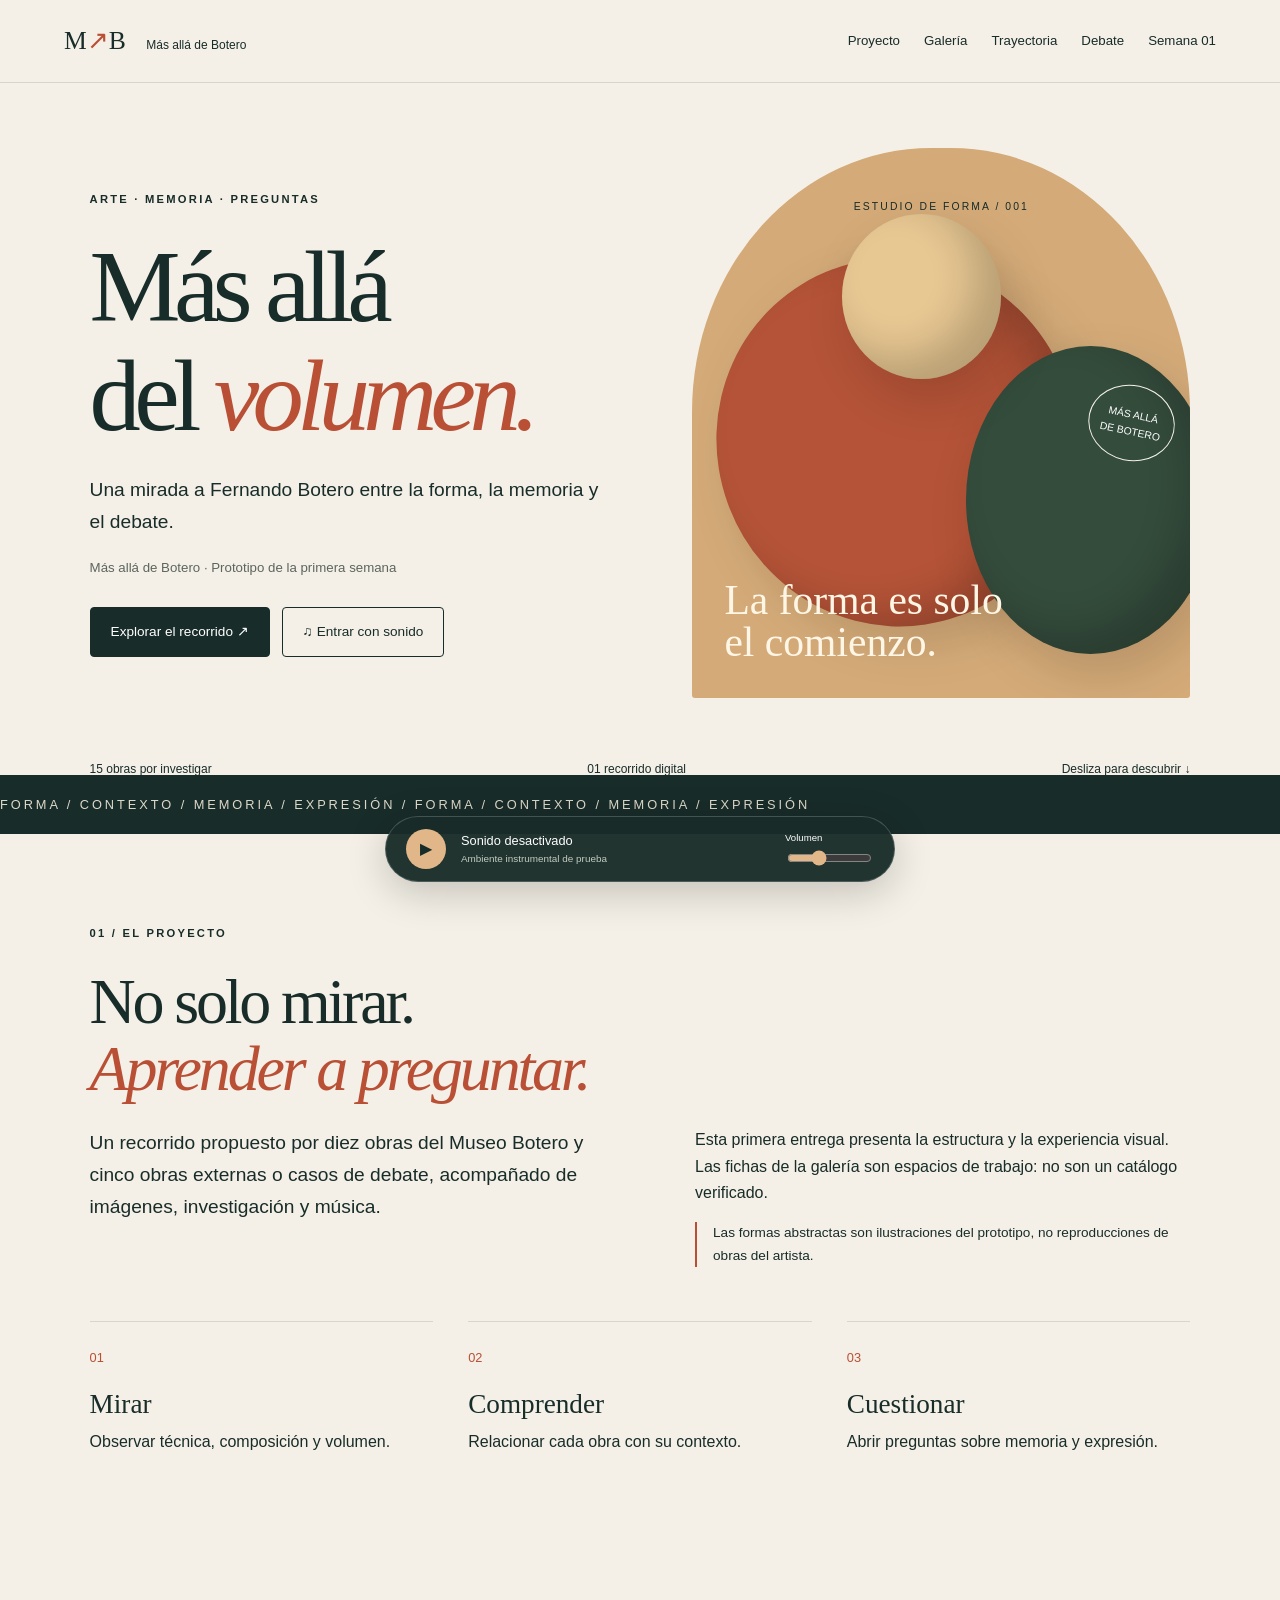
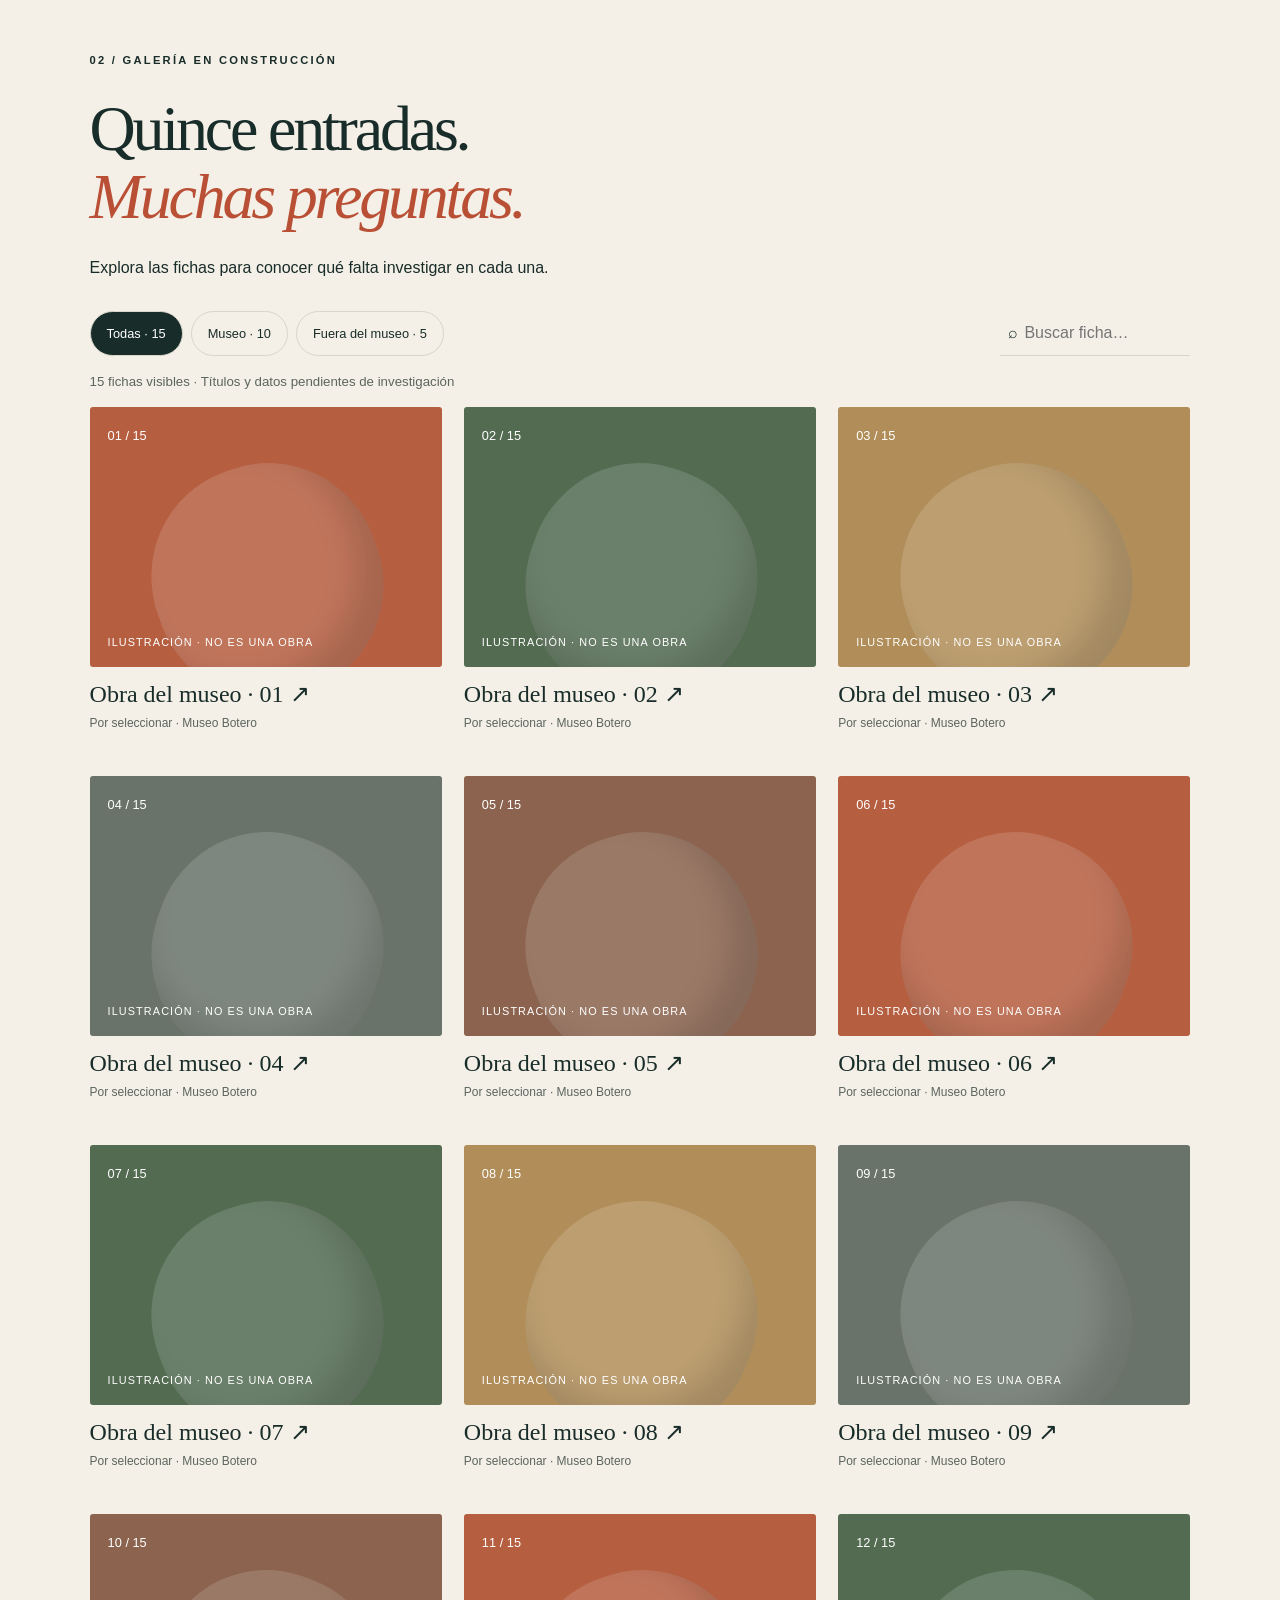
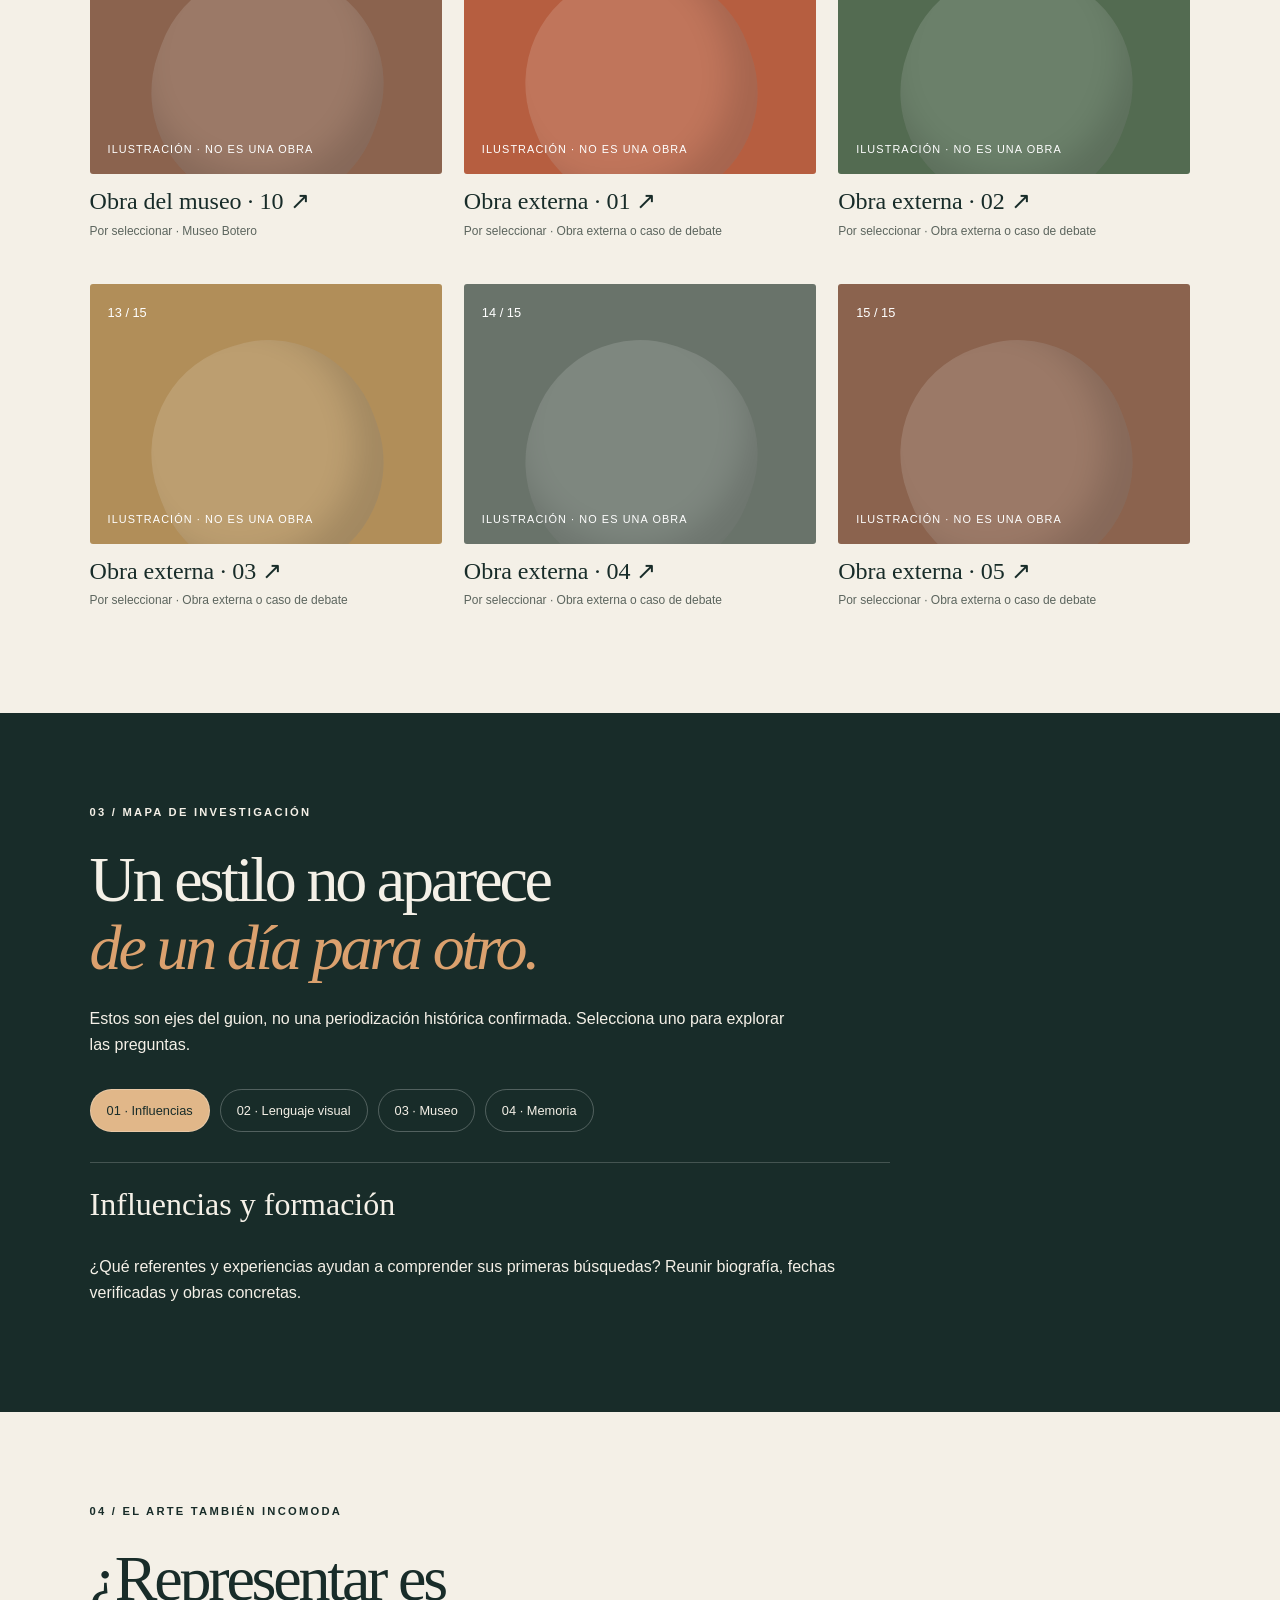
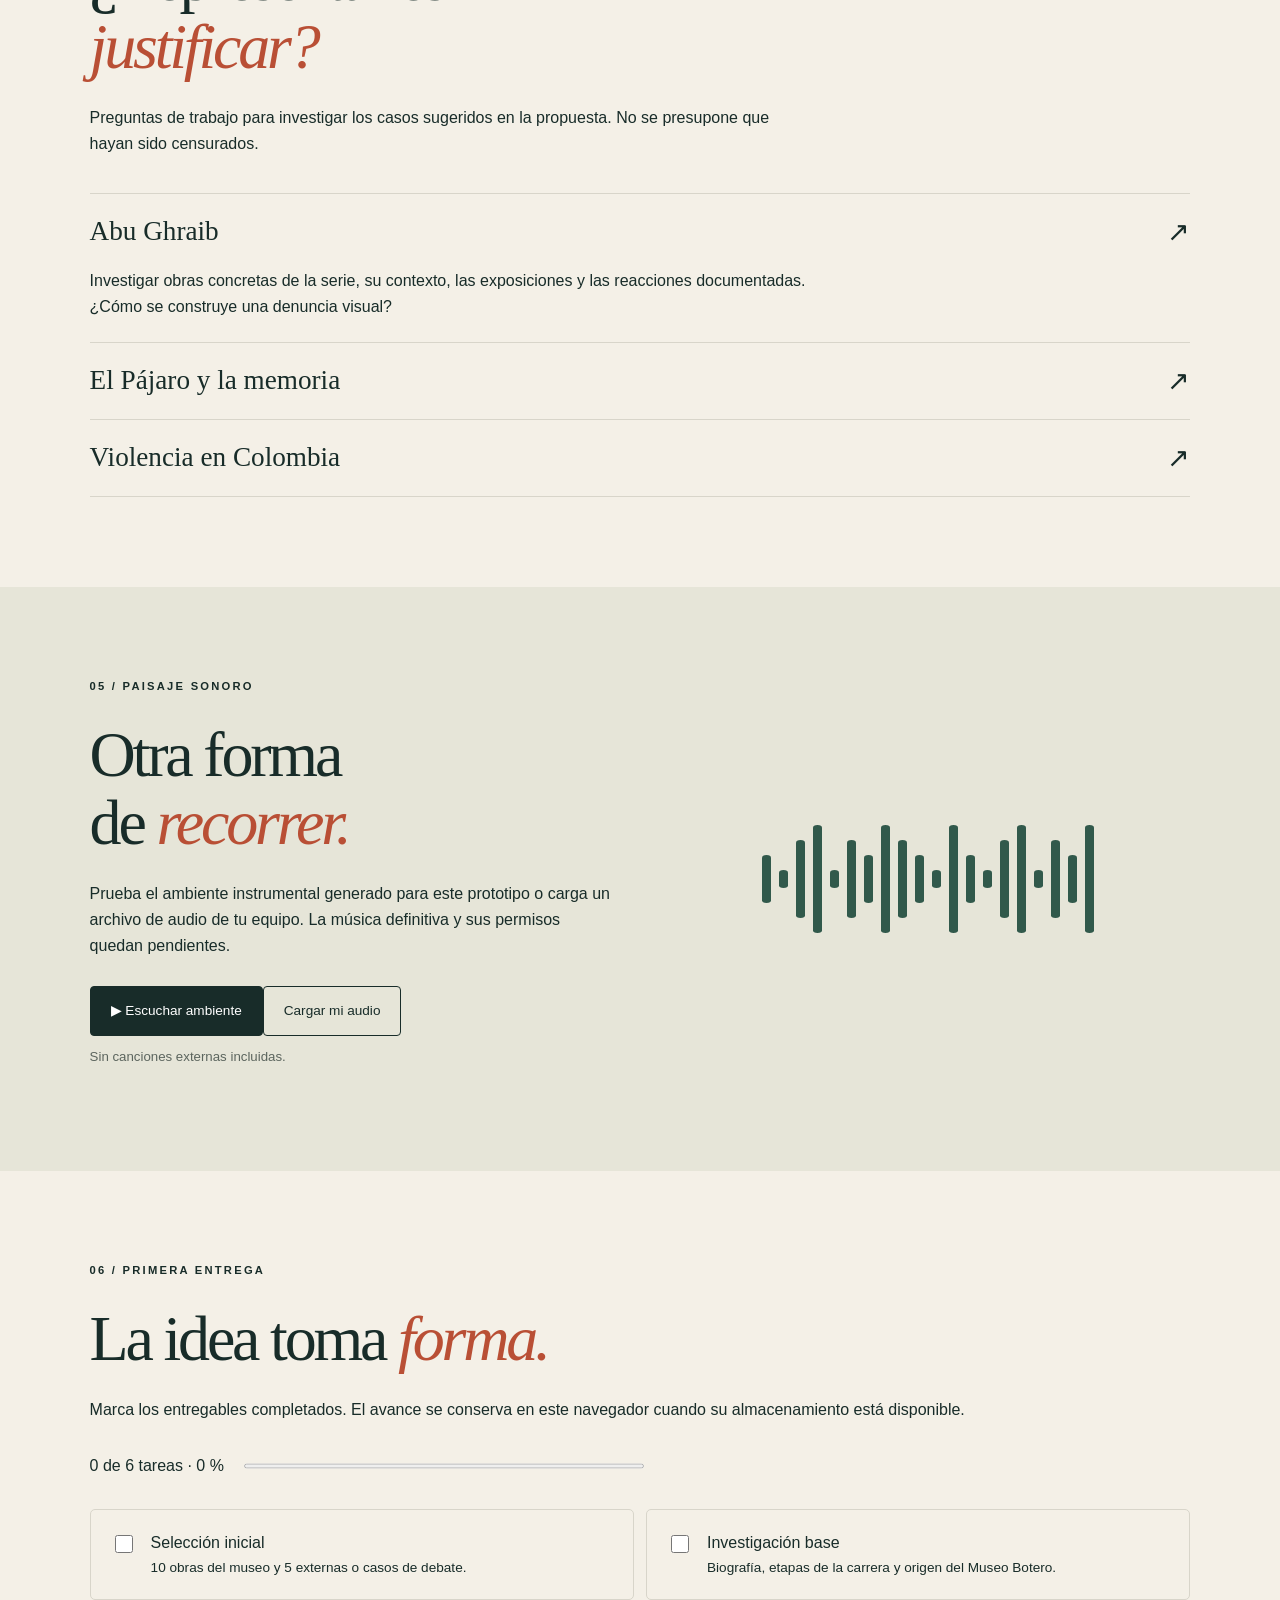
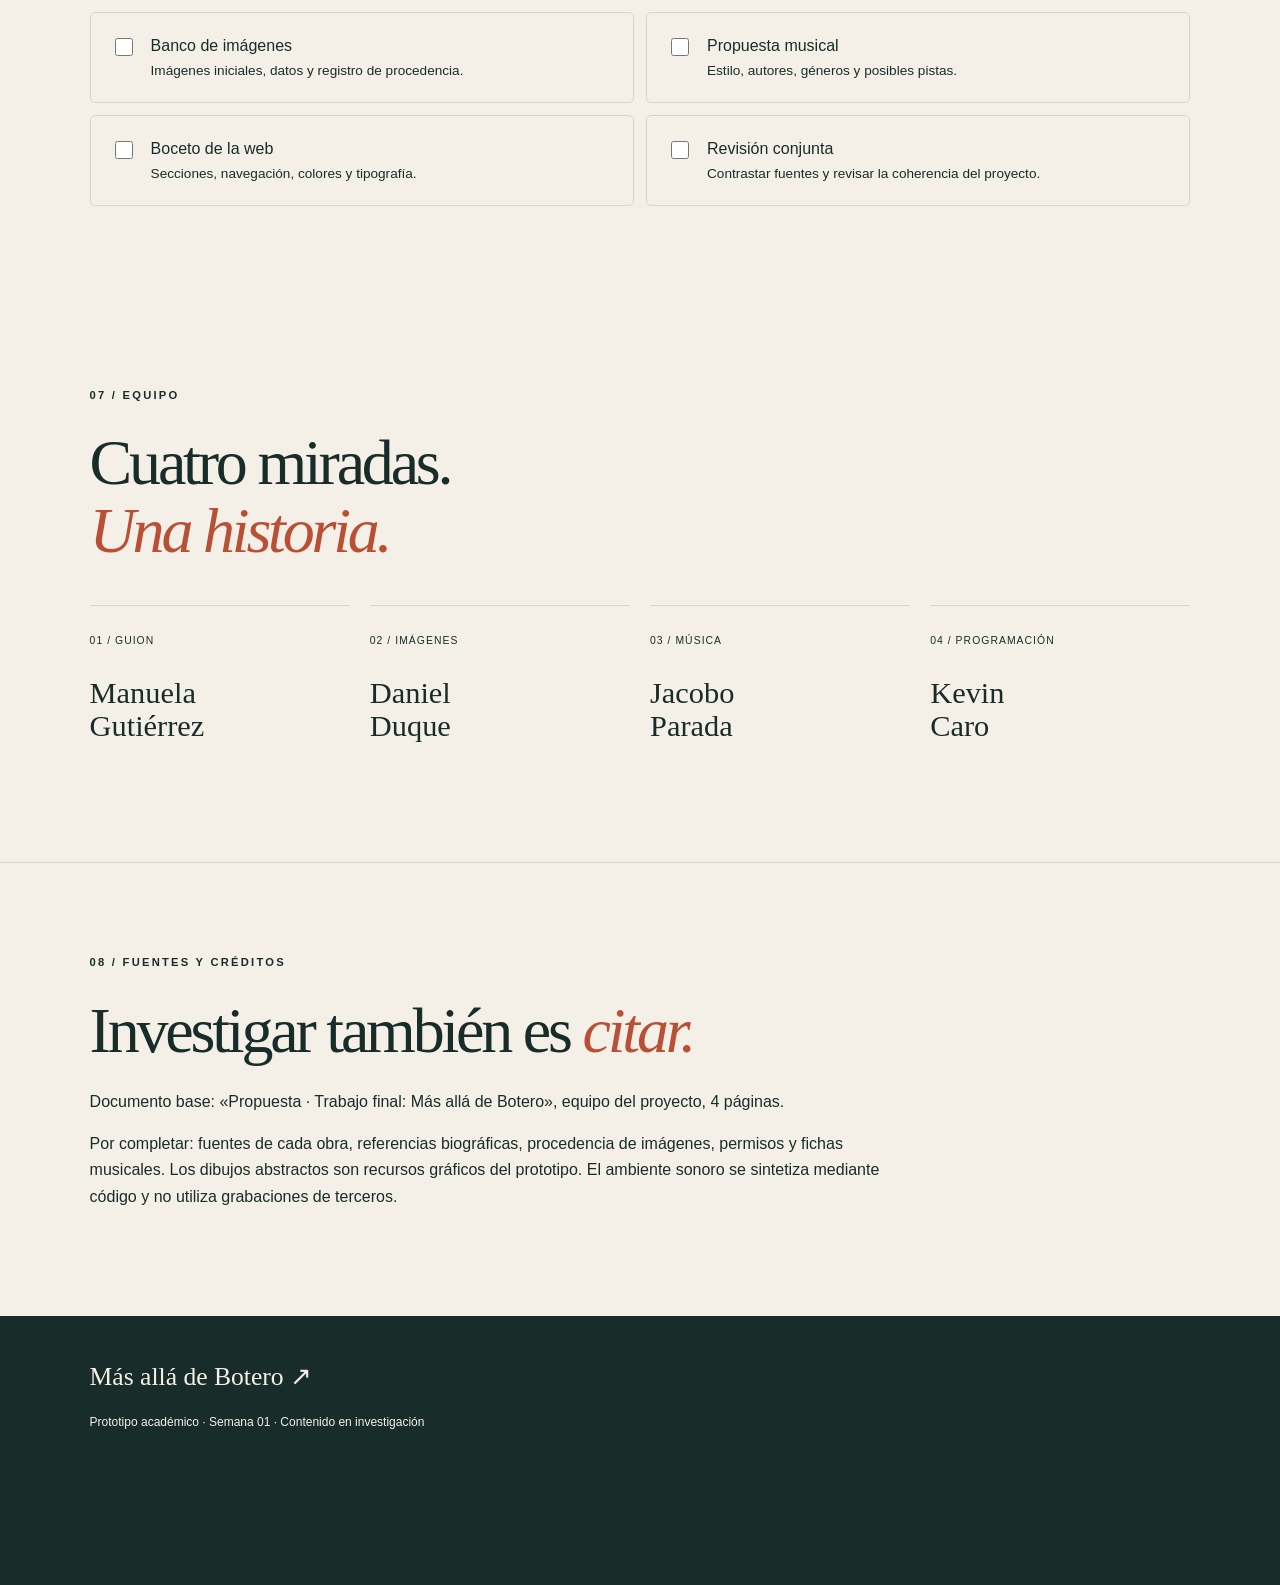
==== index.html @ bc9e0632 "Add files via upload" ====
<!doctype html>
<html lang="es"><head><meta charset="utf-8"><meta name="viewport" content="width=device-width,initial-scale=1"><meta name="theme-color" content="#182c29"><title>Más allá de Botero · Galería experimental</title><link rel="stylesheet" href="estilos.css"><script src="script.js" defer></script></head>
<body><a class="skip" href="#contenido">Saltar al contenido</a><div id="progreso" aria-hidden="true"></div>
<header><a class="marca" href="#inicio">M<span>↗</span>B <small>Más allá de Botero</small></a><button id="menu" aria-expanded="false" aria-controls="nav">Menú ☰</button><nav id="nav" aria-label="Principal"><a href="#proyecto">Proyecto</a><a href="#galeria">Galería</a><a href="#trayectoria">Trayectoria</a><a href="#debate">Debate</a><a href="#semana">Semana 01</a></nav></header>
<main id="contenido"><section class="hero" id="inicio"><div class="hero-copy"><p class="eyebrow">ARTE · MEMORIA · PREGUNTAS</p><h1>Más allá<br>del <em>volumen.</em></h1><p class="lead">Una mirada a Fernando Botero entre la forma, la memoria y el debate.</p><p class="muted">Más allá de Botero · Prototipo de la primera semana</p><div class="acciones"><a class="btn" href="#galeria">Explorar el recorrido ↗</a><button class="btn secundario" id="heroAudio">♫ Entrar con sonido</button></div></div><div class="poster" aria-label="Composición abstracta decorativa; no reproduce una obra de Botero"><div class="orb o1"></div><div class="orb o2"></div><div class="orb o3"></div><span class="poster-top">ESTUDIO DE FORMA / 001</span><span class="poster-bottom">La forma es solo<br>el comienzo.</span><span class="sello">MÁS ALLÁ<br>DE BOTERO</span></div><div class="hero-footer"><span>15 obras por investigar</span><span>01 recorrido digital</span><a href="#proyecto">Desliza para descubrir ↓</a></div></section>
<div class="cinta" aria-hidden="true">FORMA / CONTEXTO / MEMORIA / EXPRESIÓN / FORMA / CONTEXTO / MEMORIA / EXPRESIÓN</div>
<section id="proyecto" class="reveal"><div class="cabecera"><p class="eyebrow">01 / EL PROYECTO</p><h2>No solo mirar.<br><em>Aprender a preguntar.</em></h2></div><div class="intro-grid"><p class="lead">Un recorrido propuesto por diez obras del Museo Botero y cinco obras externas o casos de debate, acompañado de imágenes, investigación y música.</p><div><p>Esta primera entrega presenta la estructura y la experiencia visual. Las fichas de la galería son espacios de trabajo: no son un catálogo verificado.</p><p class="aviso">Las formas abstractas son ilustraciones del prototipo, no reproducciones de obras del artista.</p></div></div><div class="pilares"><article><span>01</span><h3>Mirar</h3><p>Observar técnica, composición y volumen.</p></article><article><span>02</span><h3>Comprender</h3><p>Relacionar cada obra con su contexto.</p></article><article><span>03</span><h3>Cuestionar</h3><p>Abrir preguntas sobre memoria y expresión.</p></article></div></section>
<section id="galeria" class="reveal"><div class="cabecera"><p class="eyebrow">02 / GALERÍA EN CONSTRUCCIÓN</p><h2>Quince entradas.<br><em>Muchas preguntas.</em></h2><p>Explora las fichas para conocer qué falta investigar en cada una.</p></div><div class="herramientas"><div class="filtros" role="group" aria-label="Filtrar galería"><button class="activo" data-filter="todos" aria-pressed="true">Todas · 15</button><button data-filter="museo" aria-pressed="false">Museo · 10</button><button data-filter="debate" aria-pressed="false">Fuera del museo · 5</button></div><label class="buscar">⌕ <input id="busqueda" type="search" placeholder="Buscar ficha…" aria-label="Buscar ficha"></label></div><p id="resultados" class="muted" aria-live="polite"></p><div id="obras" class="obras"></div></section>
<section id="trayectoria" class="oscuro reveal"><p class="eyebrow">03 / MAPA DE INVESTIGACIÓN</p><h2>Un estilo no aparece<br><em>de un día para otro.</em></h2><p>Estos son ejes del guion, no una periodización histórica confirmada. Selecciona uno para explorar las preguntas.</p><div class="etapas" role="group" aria-label="Ejes de investigación"><button data-etapa="0" aria-pressed="true" class="activo">01 · Influencias</button><button data-etapa="1" aria-pressed="false">02 · Lenguaje visual</button><button data-etapa="2" aria-pressed="false">03 · Museo</button><button data-etapa="3" aria-pressed="false">04 · Memoria</button></div><article id="etapaTexto" class="etapa" aria-live="polite"></article></section>
<section id="debate" class="reveal"><p class="eyebrow">04 / EL ARTE TAMBIÉN INCOMODA</p><h2>¿Representar es<br><em>justificar?</em></h2><p class="ancho">Preguntas de trabajo para investigar los casos sugeridos en la propuesta. No se presupone que hayan sido censurados.</p><div class="debates"><details open><summary>Abu Ghraib <span>↗</span></summary><p>Investigar obras concretas de la serie, su contexto, las exposiciones y las reacciones documentadas. ¿Cómo se construye una denuncia visual?</p></details><details><summary>El Pájaro y la memoria <span>↗</span></summary><p>Verificar la historia de la escultura, el atentado y su transformación como lugar de memoria. ¿Cómo cambia el significado de una obra en el espacio público?</p></details><details><summary>Violencia en Colombia <span>↗</span></summary><p>Identificar títulos y fuentes de obras relacionadas con la violencia. ¿Qué evidencias permiten distinguir una representación crítica de una glorificación?</p></details></div></section>
<section id="sonido" class="sonido reveal"><div><p class="eyebrow">05 / PAISAJE SONORO</p><h2>Otra forma<br>de <em>recorrer.</em></h2><p>Prueba el ambiente instrumental generado para este prototipo o carga un archivo de audio de tu equipo. La música definitiva y sus permisos quedan pendientes.</p><button id="soundMain" class="btn">▶ Escuchar ambiente</button><label class="btn secundario archivo">Cargar mi audio<input type="file" id="archivoAudio" accept="audio/*"></label><p id="archivoNombre" class="muted">Sin canciones externas incluidas.</p><button id="volverAmbiente" class="linkbtn" hidden>Volver al ambiente generado</button></div><div class="visualizador" aria-hidden="true"><i></i><i></i><i></i><i></i><i></i><i></i><i></i><i></i><i></i><i></i><i></i><i></i><i></i><i></i><i></i><i></i><i></i><i></i><i></i><i></i></div></section>
<section id="semana" class="reveal"><p class="eyebrow">06 / PRIMERA ENTREGA</p><h2>La idea toma <em>forma.</em></h2><p>Marca los entregables completados. El avance se conserva en este navegador cuando su almacenamiento está disponible.</p><div class="avance"><span id="avanceTexto">0 de 6 tareas</span><progress id="avance" max="6" value="0">0 de 6</progress></div><div id="tareas" class="tareas"></div></section>
<section id="equipo" class="reveal"><p class="eyebrow">07 / EQUIPO</p><h2>Cuatro miradas.<br><em>Una historia.</em></h2><div class="equipo"><article><span>01 / GUION</span><h3>Manuela<br>Gutiérrez</h3></article><article><span>02 / IMÁGENES</span><h3>Daniel<br>Duque</h3></article><article><span>03 / MÚSICA</span><h3>Jacobo<br>Parada</h3></article><article><span>04 / PROGRAMACIÓN</span><h3>Kevin<br>Caro</h3></article></div></section>
<section id="fuentes" class="fuentes reveal"><p class="eyebrow">08 / FUENTES Y CRÉDITOS</p><h2>Investigar también es <em>citar.</em></h2><p>Documento base: «Propuesta · Trabajo final: Más allá de Botero», equipo del proyecto, 4 páginas.</p><p>Por completar: fuentes de cada obra, referencias biográficas, procedencia de imágenes, permisos y fichas musicales. Los dibujos abstractos son recursos gráficos del prototipo. El ambiente sonoro se sintetiza mediante código y no utiliza grabaciones de terceros.</p></section></main>
<footer><a class="marca" href="#inicio">Más allá de Botero ↗</a><p>Prototipo académico · Semana 01 · Contenido en investigación</p></footer>
<aside class="player" aria-label="Reproductor de música"><button id="play" aria-label="Reproducir ambiente">▶</button><div><span id="estadoAudio" role="status">Sonido desactivado</span><small id="tipoAudio">Ambiente instrumental de prueba</small></div><label>Volumen<input id="volumen" type="range" min="0" max="1" step="0.01" value="0.35"></label></aside><audio id="audio" loop></audio>
<dialog id="ficha"><button id="cerrar" class="cerrar" aria-label="Cerrar ficha">✕</button><div id="fichaContenido"></div></dialog></body></html>
---- estilos.css ----
:root{--fondo:#f4f0e7;--tinta:#182c29;--verde:#31594b;--rojo:#b94f35;--borde:#d8d5ca;--muted:#5c655e}*{box-sizing:border-box}html{scroll-behavior:smooth;scroll-padding-top:90px}body{margin:0;background:var(--fondo);color:var(--tinta);font-family:Arial,sans-serif;line-height:1.65}button,input{font:inherit}button,a,input,summary{-webkit-tap-highlight-color:transparent}button,a,summary{touch-action:manipulation}a{color:inherit}button{cursor:pointer}button:focus-visible,a:focus-visible,input:focus-visible,summary:focus-visible{outline:3px solid #d17a30;outline-offset:5px}h1,h2,h3,p{margin-top:0}h1,h2,h3{font-family:Georgia,serif;font-weight:400;line-height:1.06}h1{font-size:clamp(4rem,8vw,8.8rem);letter-spacing:-.065em;margin-bottom:24px}h2{font-size:clamp(2.7rem,5vw,5.2rem);letter-spacing:-.05em;margin-bottom:24px}h3{font-size:1.7rem}em{font-weight:400;color:var(--rojo)}header{position:sticky;top:0;z-index:30;display:flex;align-items:center;justify-content:space-between;padding:20px 5%;border-bottom:1px solid var(--borde);background:#f4f0e7f2;backdrop-filter:blur(14px)}.marca{text-decoration:none;font-family:Georgia,serif;font-size:1.6rem}.marca span{color:var(--rojo)}.marca small{font:12px Arial,sans-serif;margin-left:14px}nav{display:flex;gap:24px}nav a{text-decoration:none;font-size:.83rem}nav a:hover{color:var(--rojo)}#menu{display:none}.skip{position:fixed;top:-100px;z-index:100;background:white;padding:12px}.skip:focus{top:10px}#progreso{position:fixed;top:0;left:0;height:3px;background:var(--rojo);z-index:60;width:0}section{padding:90px 7%}.hero{display:grid;grid-template-columns:1.1fr 1fr;gap:5%;padding-top:65px;padding-bottom:25px}.hero-copy{align-self:center}.eyebrow{font-size:.7rem;letter-spacing:.2em;font-weight:700;margin-bottom:25px}.lead{font-size:1.2rem;max-width:520px}.muted{color:var(--muted);font-size:.83rem}.acciones{display:flex;flex-wrap:wrap;gap:12px;margin-top:28px}.btn{border:1px solid var(--tinta);border-radius:4px;background:var(--tinta);color:white;display:inline-flex;align-items:center;padding:13px 20px;text-decoration:none;font-size:.85rem;transition:transform .2s,background .2s}.btn:hover{transform:translateY(-3px);background:var(--verde)}.secundario{background:transparent;color:var(--tinta)}.secundario:hover{color:white}.poster{min-height:550px;position:relative;overflow:hidden;background:#d4aa78;border-radius:48% 48% 3px 3px;isolation:isolate}.orb{position:absolute;border-radius:50%;box-shadow:inset -25px -20px 40px #0003,10px 20px 50px #0002;transition:transform .4s}.o1{width:72%;height:67%;background:#b45337;left:5%;top:20%;transform:rotate(-20deg)}.o2{width:50%;height:56%;background:#344c3c;right:-5%;bottom:8%}.o3{width:32%;height:30%;background:#e7c792;left:30%;top:12%}.poster:hover .o1{transform:rotate(-12deg) translateY(-10px)}.poster-top{position:absolute;top:9%;width:100%;text-align:center;font-size:.65rem;letter-spacing:.2em}.poster-bottom{position:absolute;bottom:35px;left:32px;font:2.6rem/1 Georgia,serif;color:#fff6e5}.sello{position:absolute;right:15px;top:43%;border:1px solid #f4f0e7;border-radius:50%;padding:20px 12px;color:white;font-size:.65rem;text-align:center;transform:rotate(12deg)}.hero-footer{grid-column:1/-1;display:flex;justify-content:space-between;gap:20px;font-size:.75rem;padding-top:32px}.hero-footer a{text-decoration:none}.cinta{white-space:nowrap;overflow:hidden;background:var(--tinta);color:#ddd9ca;letter-spacing:.23em;padding:19px 0;font-size:.8rem}.intro-grid{display:grid;grid-template-columns:1fr 1fr;gap:10%}.aviso{font-size:.85rem;border-left:2px solid var(--rojo);padding-left:16px}.pilares{display:grid;grid-template-columns:repeat(3,1fr);gap:35px;margin-top:40px}.pilares article{border-top:1px solid var(--borde);padding-top:22px}.pilares span{font-size:.8rem;color:var(--rojo)}.pilares h3{margin:20px 0 10px}.herramientas{display:flex;justify-content:space-between;flex-wrap:wrap;gap:16px;margin:30px 0 15px}.filtros{display:flex;gap:8px;flex-wrap:wrap}.filtros button,.etapas button{padding:10px 16px;border:1px solid var(--borde);border-radius:30px;background:transparent;color:inherit;font-size:.8rem}.filtros .activo{background:var(--tinta);color:white}.buscar{border-bottom:1px solid var(--borde);padding:8px}.buscar input{background:transparent;border:0;width:160px;color:var(--tinta)}.obras{display:grid;grid-template-columns:repeat(3,1fr);gap:30px 22px}.obra{display:block;width:100%;text-align:left;border:0;background:transparent;color:inherit;padding:0}.miniatura{height:260px;overflow:hidden;position:relative;background:var(--c);border-radius:3px}.miniatura:after{content:'';position:absolute;width:65%;height:90%;border-radius:48%;background:#ffffff24;left:18%;top:22%;box-shadow:inset -20px -25px 30px #0002;transform:rotate(var(--rot));transition:transform .4s}.obra:hover .miniatura:after{transform:rotate(0deg) scale(1.08)}.num{position:absolute;top:18px;left:18px;color:#fff;font-size:.8rem}.placeholder{position:absolute;bottom:15px;left:18px;z-index:1;color:white;font-size:.68rem;letter-spacing:.1em}.obra h3{font-size:1.5rem;margin:15px 0 7px}.obra p{font-size:.75rem;color:var(--muted)}.oscuro{background:var(--tinta);color:var(--fondo)}.oscuro em{color:#dba16e}.oscuro>p{max-width:700px}.etapas{display:flex;gap:10px;flex-wrap:wrap;margin:30px 0}.etapas button{border-color:#ffffff40}.etapas .activo{background:#e1b789;color:var(--tinta)}.etapa{border-top:1px solid #ffffff30;padding:25px 0 0;min-height:160px;max-width:800px}.etapa h3{font-size:2rem}.ancho{max-width:700px}.debates{margin-top:35px}details{border-top:1px solid var(--borde);padding:22px 0}details:last-child{border-bottom:1px solid var(--borde)}summary{font:1.7rem Georgia,serif;cursor:pointer;list-style:none;display:flex;justify-content:space-between}details p{max-width:750px;margin:20px 0 0}.sonido{display:grid;grid-template-columns:1fr 1fr;gap:50px;background:#e6e5d8}.sonido p{max-width:550px}.archivo{cursor:pointer;margin:10px 0}.archivo input{position:absolute;width:1px;height:1px;opacity:0}.archivo:focus-within{outline:3px solid var(--rojo)}.visualizador{display:flex;align-items:center;justify-content:center;gap:8px;min-height:250px}.visualizador i{width:9px;height:30px;background:var(--verde);border-radius:20px;transform:scaleY(.6);animation:onda 1.1s ease-in-out infinite alternate;animation-play-state:paused}.sonando .visualizador i{animation-play-state:running}.visualizador i:nth-child(3n){height:130px;animation-delay:-.7s}.visualizador i:nth-child(3n+1){height:80px;animation-delay:-.3s}.visualizador i:nth-child(4n){height:180px;animation-delay:-.9s}@keyframes onda{to{transform:scaleY(1)}}.linkbtn{border:0;background:transparent;text-decoration:underline;color:var(--tinta)}.avance{display:flex;align-items:center;gap:20px;margin:30px 0}progress{accent-color:var(--verde);width:min(400px,55%);height:10px}.tareas{display:grid;grid-template-columns:1fr 1fr;gap:12px}.tarea{display:flex;gap:15px;align-items:flex-start;padding:20px;border:1px solid var(--borde);border-radius:5px}.tarea input{accent-color:var(--verde);margin-top:5px;width:18px;height:18px;flex-shrink:0}.tarea span{font-size:.85rem}.tarea strong{display:block;font-weight:500;font-size:1rem}.tarea:has(input:checked){background:#dce6d8}.equipo{display:grid;grid-template-columns:repeat(4,1fr);gap:20px;margin-top:40px}.equipo article{border-top:1px solid var(--borde);padding-top:20px}.equipo span{font-size:.65rem;letter-spacing:.1em}.equipo h3{margin-top:25px;font-size:1.9rem}.fuentes{border-top:1px solid var(--borde)}.fuentes p{max-width:800px}footer{background:var(--tinta);color:var(--fondo);padding:40px 7% 140px}footer p{font-size:.75rem;margin-top:15px}.player{position:fixed;bottom:18px;left:50%;transform:translateX(-50%);z-index:40;display:flex;gap:15px;align-items:center;background:#182c29f5;color:white;padding:12px 20px;border:1px solid #ffffff30;border-radius:50px;box-shadow:0 10px 40px #0003;max-width:95vw;width:510px}.player button{border:0;background:#e1b789;color:var(--tinta);border-radius:50%;width:40px;height:40px;flex-shrink:0}.player div{flex:1;min-width:0}.player span{font-size:.8rem;display:block}.player small{display:block;font-size:.62rem;white-space:nowrap;overflow:hidden;text-overflow:ellipsis;color:#c3ccc0}.player label{font-size:.6rem;display:grid;gap:3px}.player input{width:85px;accent-color:#e1b789}dialog{border:0;border-radius:12px;max-width:650px;width:90%;max-height:85vh;overflow:auto;padding:45px;background:var(--fondo);color:var(--tinta)}dialog::backdrop{background:#10211fcc;backdrop-filter:blur(7px)}dialog h2{font-size:2.7rem}dialog li{margin:10px 0}.cerrar{position:absolute;top:14px;right:15px;border:0;background:transparent;font-size:1.4rem}.reveal{transition:opacity .6s,transform .6s}.js .reveal.pendiente{opacity:0;transform:translateY(22px)}@media(min-width:1500px){section{padding-left:max(7%,calc((100vw - 1300px)/2));padding-right:max(7%,calc((100vw - 1300px)/2))}}@media(max-width:900px){.marca small{display:none}nav{gap:15px}.hero{gap:25px}.poster{min-height:450px}.obras{grid-template-columns:repeat(2,1fr)}.equipo{grid-template-columns:repeat(2,1fr)}.sonido{gap:20px}.visualizador{gap:5px}}@media(max-width:650px){section{padding:60px 6%}header{padding:15px 6%}#menu{display:block;background:transparent;border:1px solid var(--borde);padding:5px 12px;color:var(--tinta);border-radius:4px}nav{display:none;position:absolute;top:100%;left:0;right:0;background:var(--fondo);padding:20px 6%;border-bottom:1px solid var(--borde);flex-direction:column}nav.abierto{display:flex}.hero{grid-template-columns:1fr;padding-top:40px}.poster{min-height:370px;max-width:450px;width:100%;margin:auto}.hero-footer{flex-wrap:wrap;font-size:.65rem}.intro-grid,.sonido,.tareas{grid-template-columns:1fr}.pilares{gap:12px}.pilares h3{font-size:1.4rem}.pilares p{font-size:.8rem}.miniatura{height:190px}.obra h3{font-size:1.2rem}.obras{gap:22px 14px}.visualizador{min-height:180px}.player{gap:9px;padding:10px 12px}.player label input{width:65px}dialog{padding:40px 22px}.equipo h3{font-size:1.7rem}}@media(prefers-reduced-motion:reduce){html{scroll-behavior:auto}*,*:before,*:after{animation:none!important;transition:none!important}.js .reveal.pendiente{opacity:1;transform:none}}
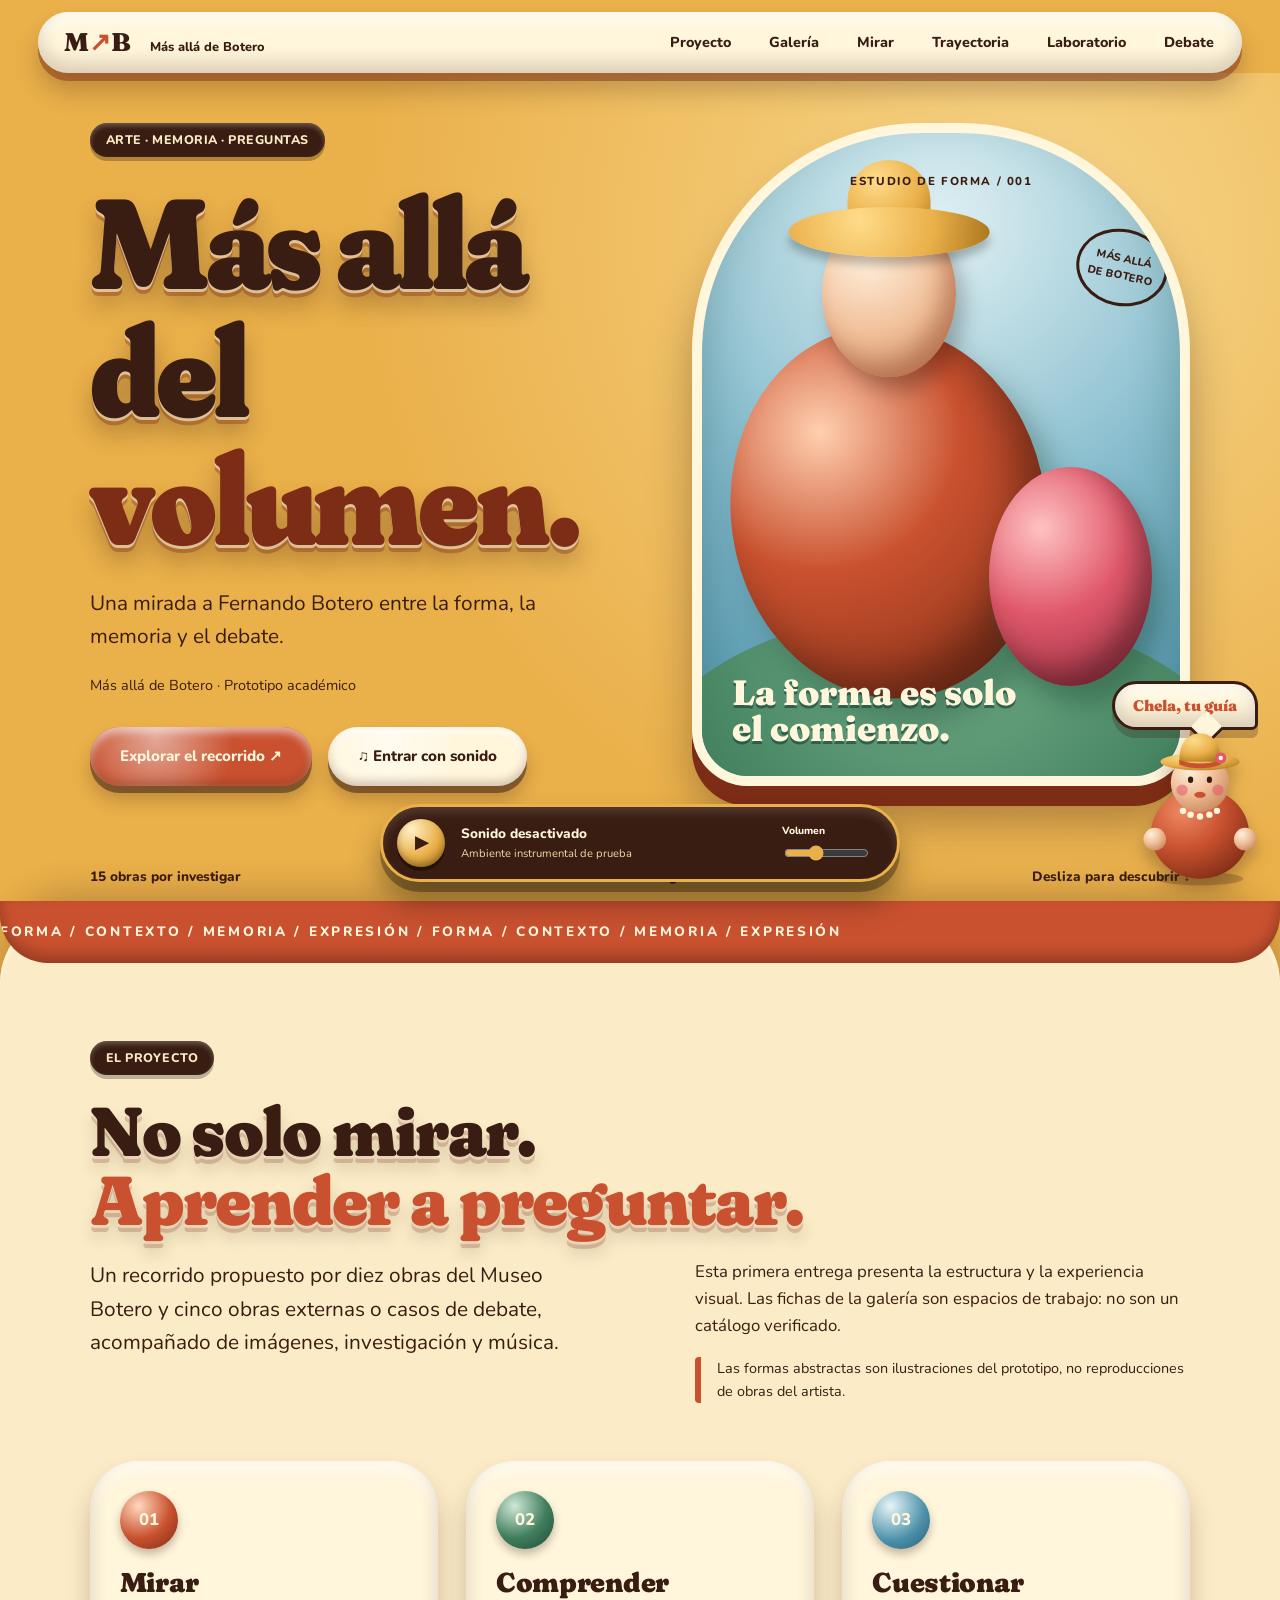
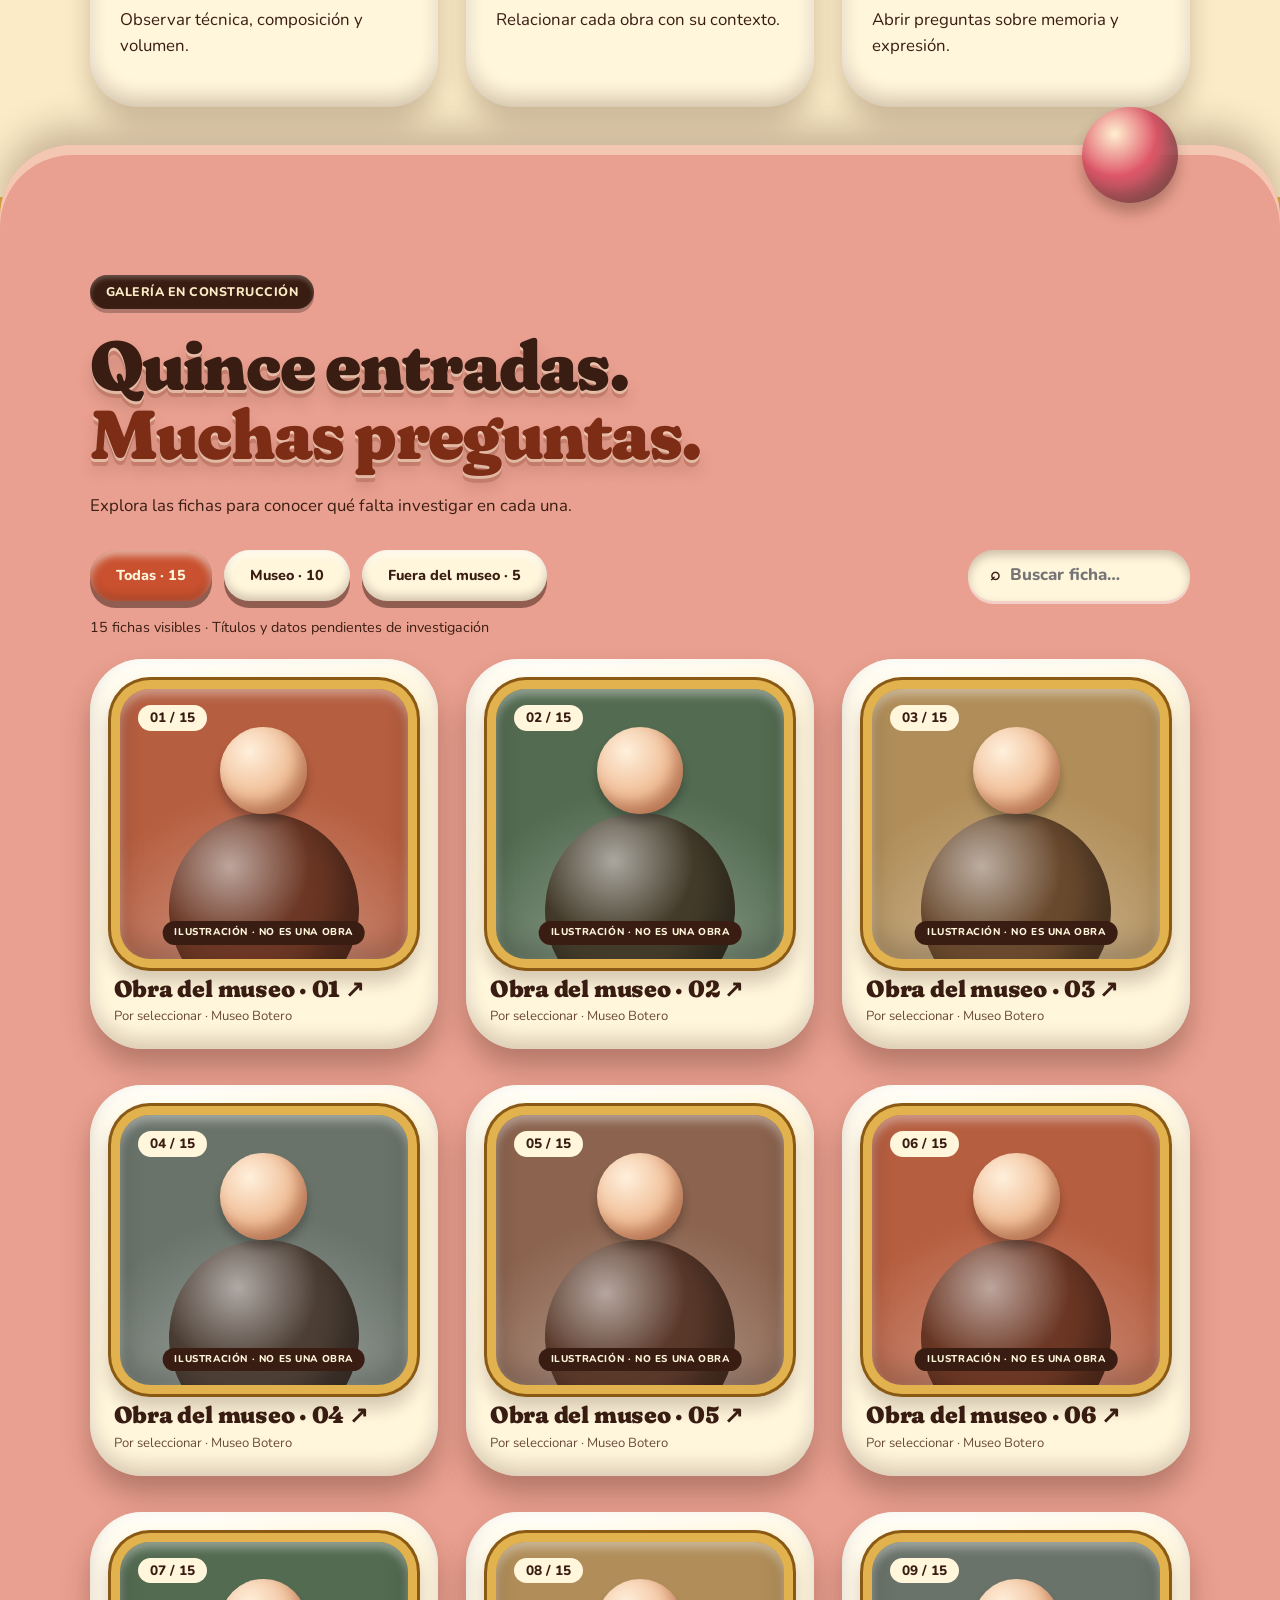
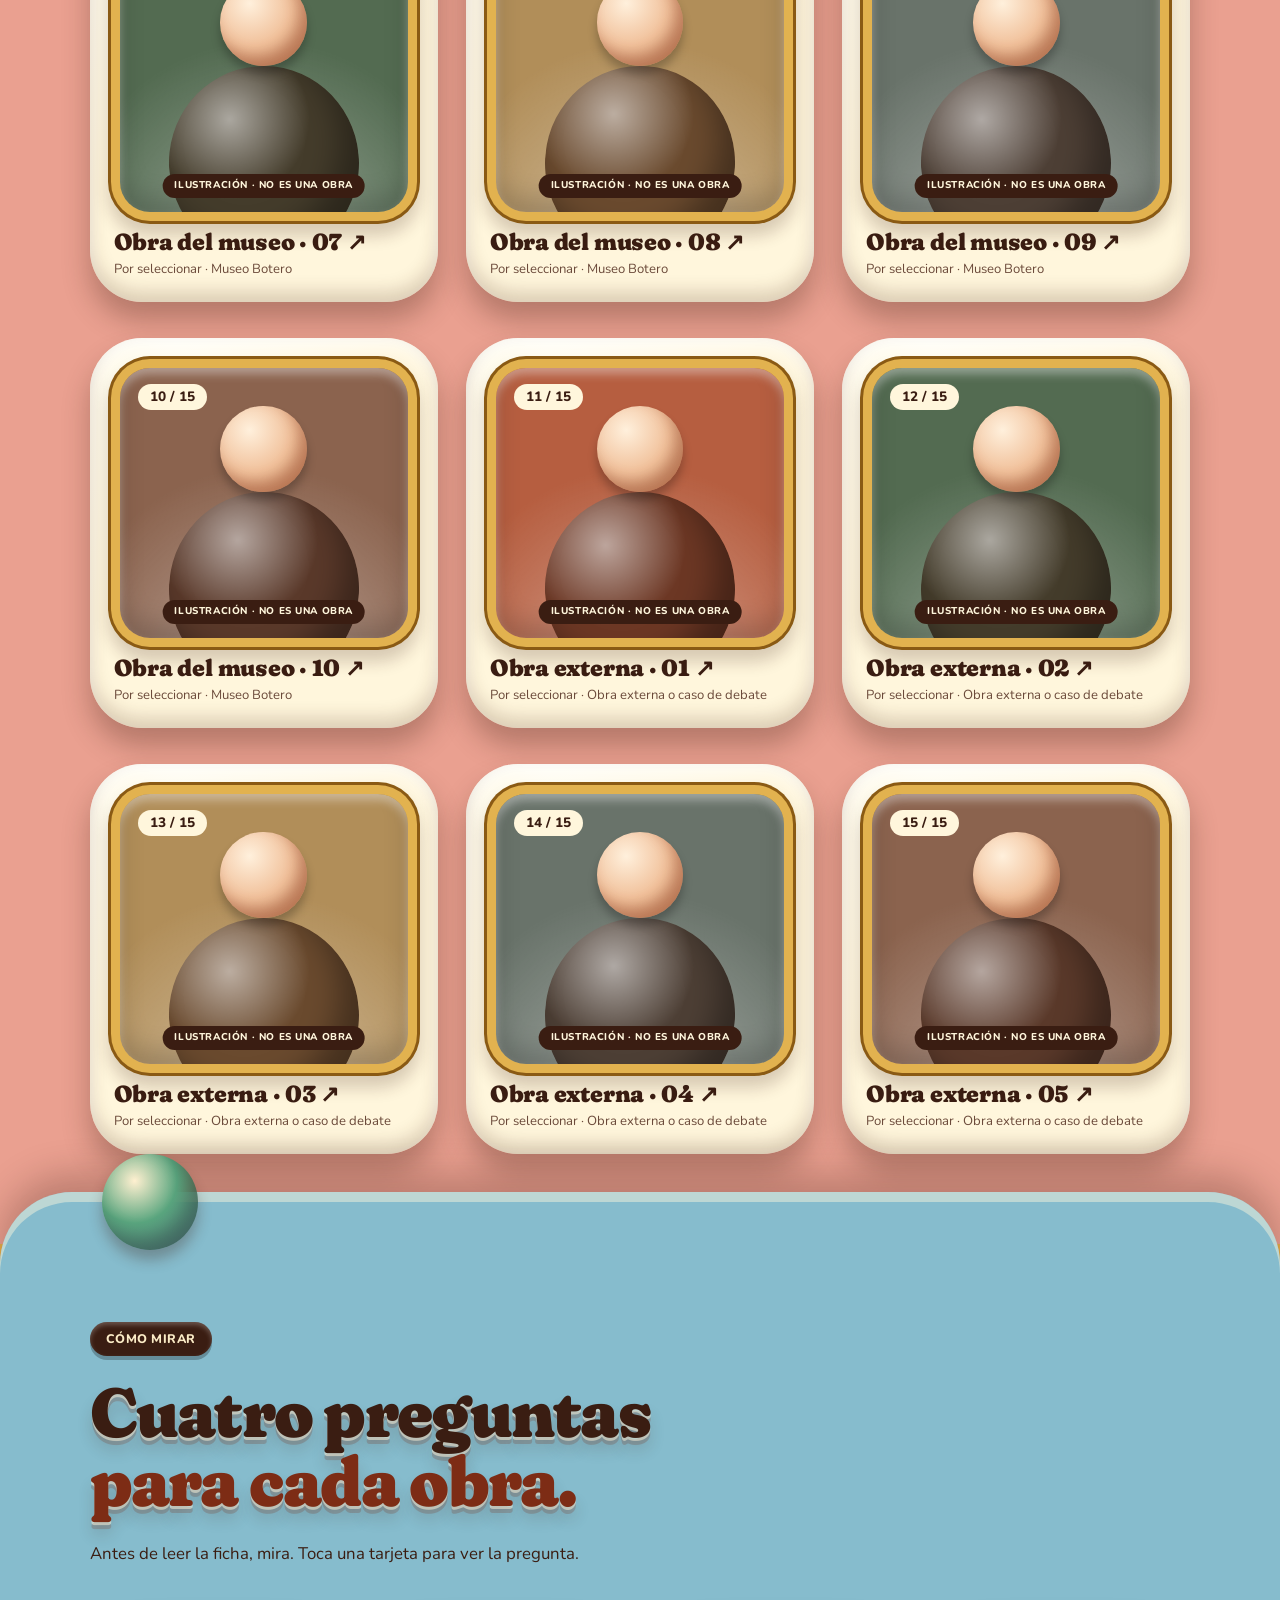
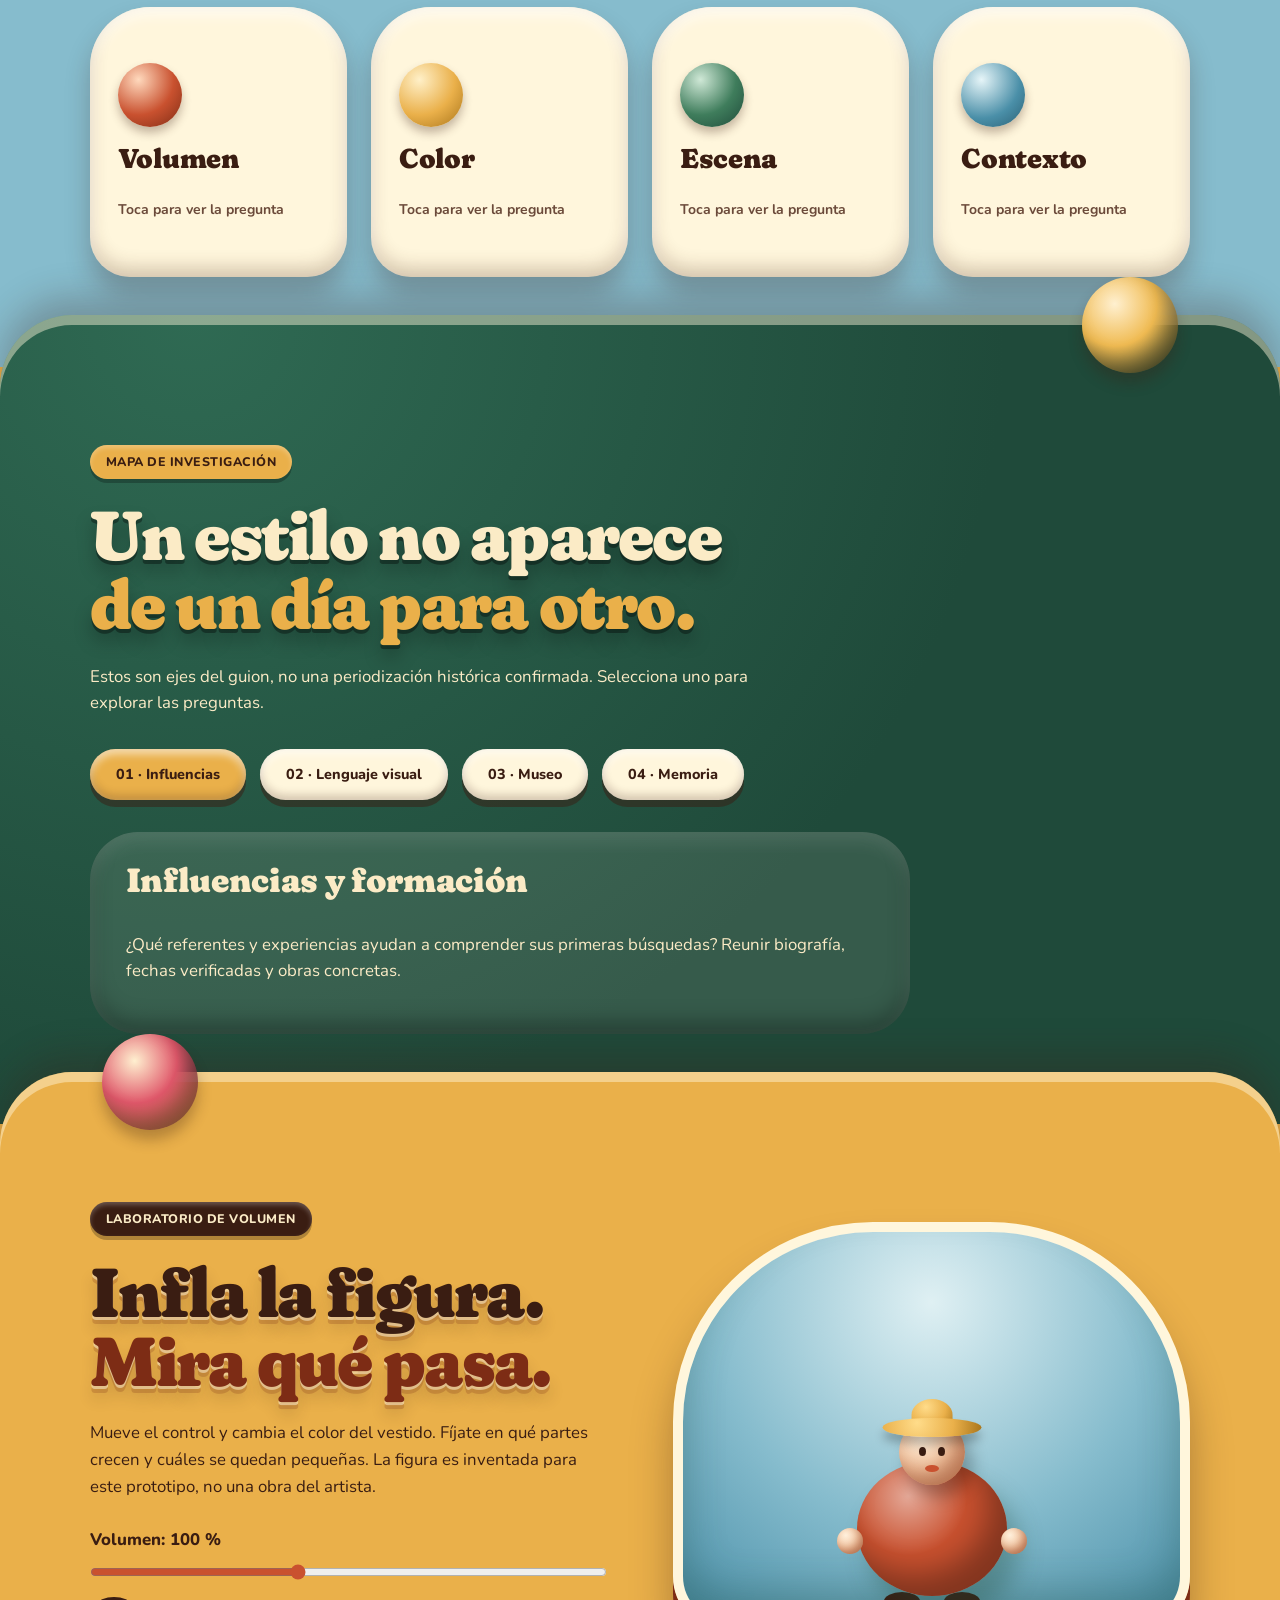
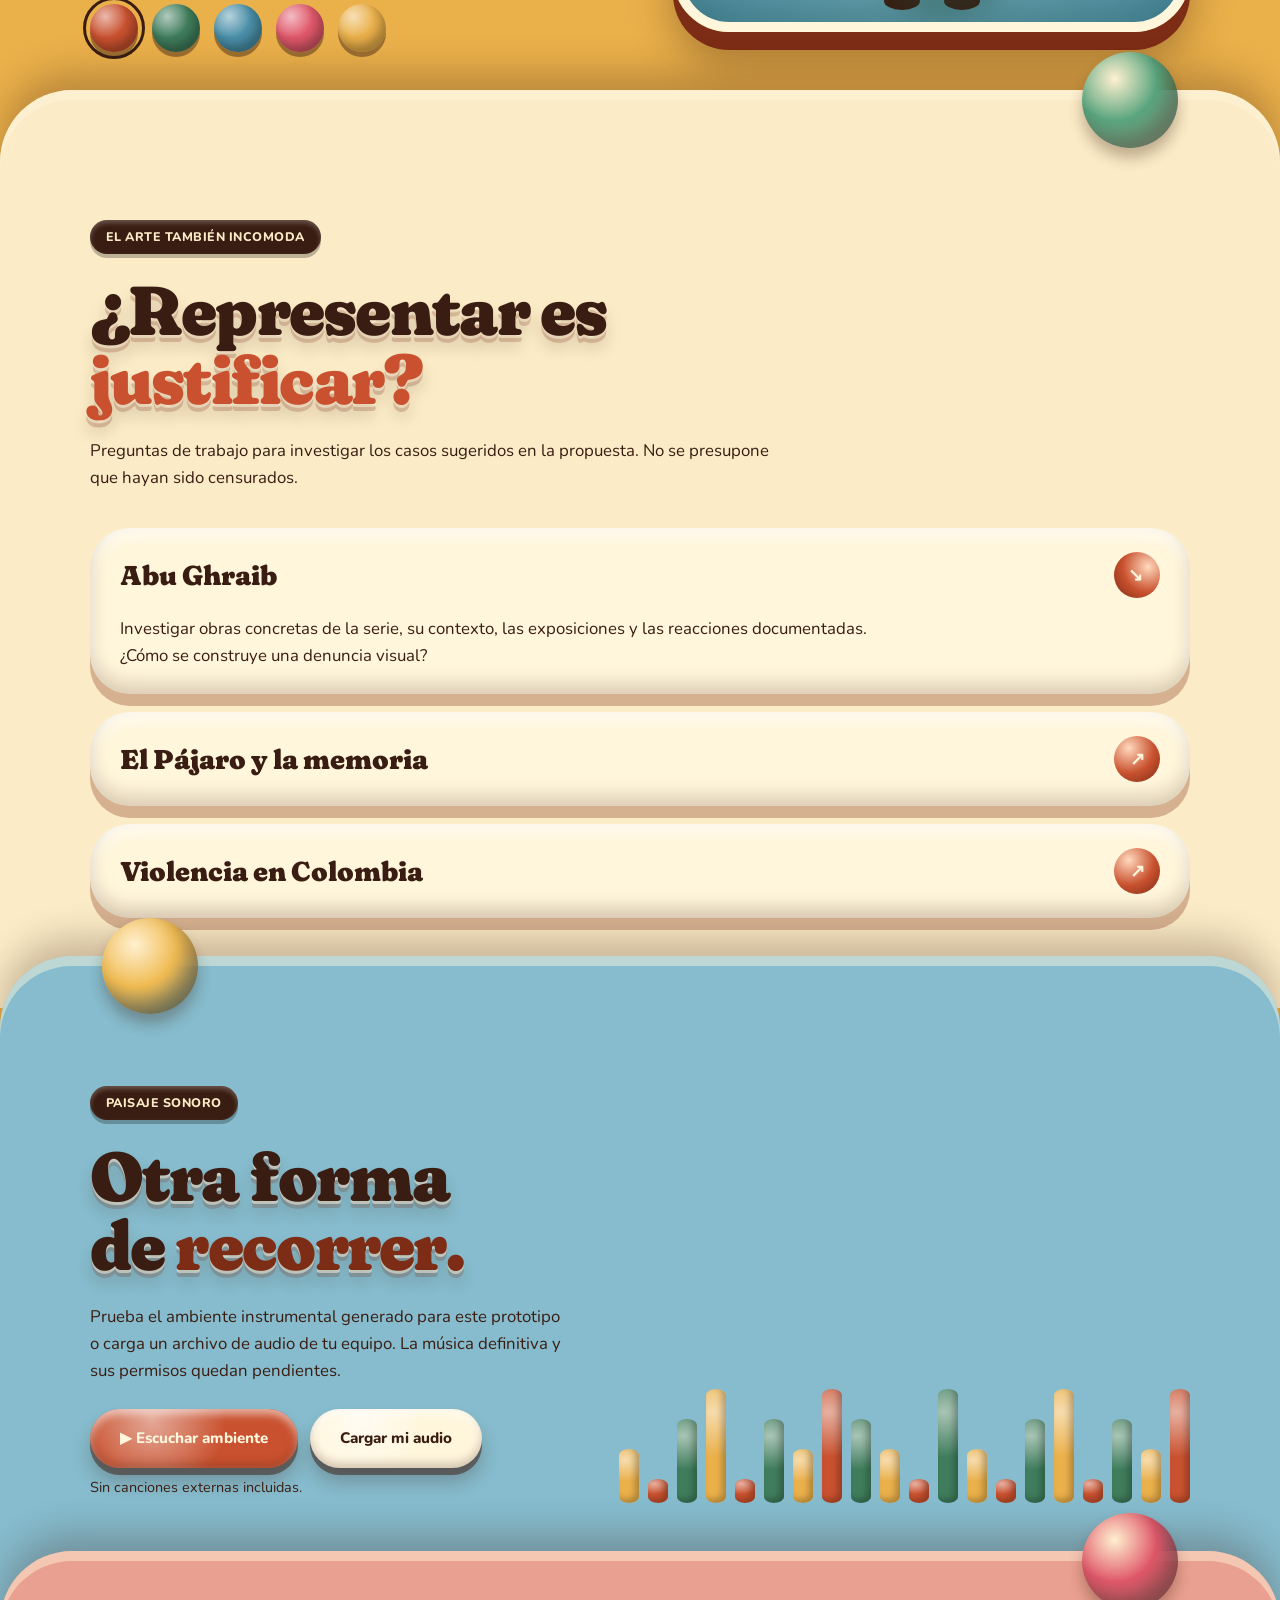
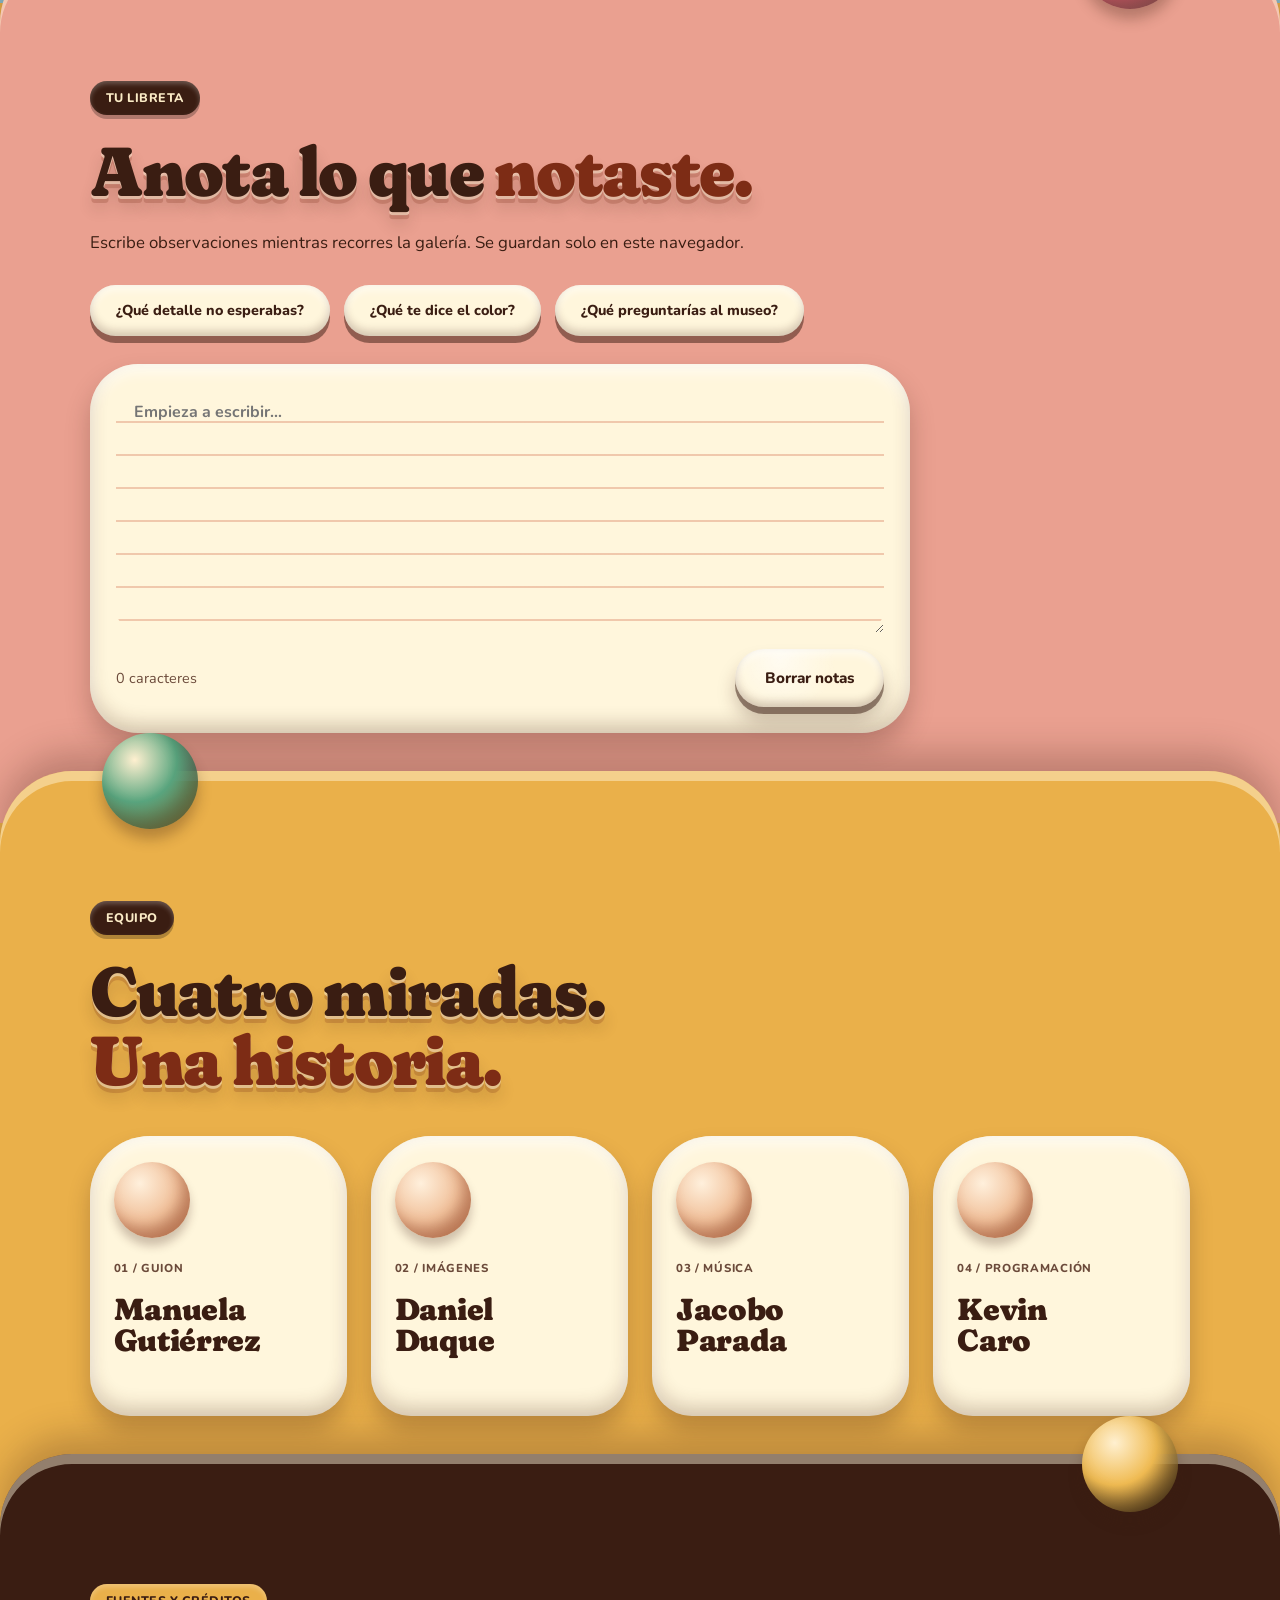
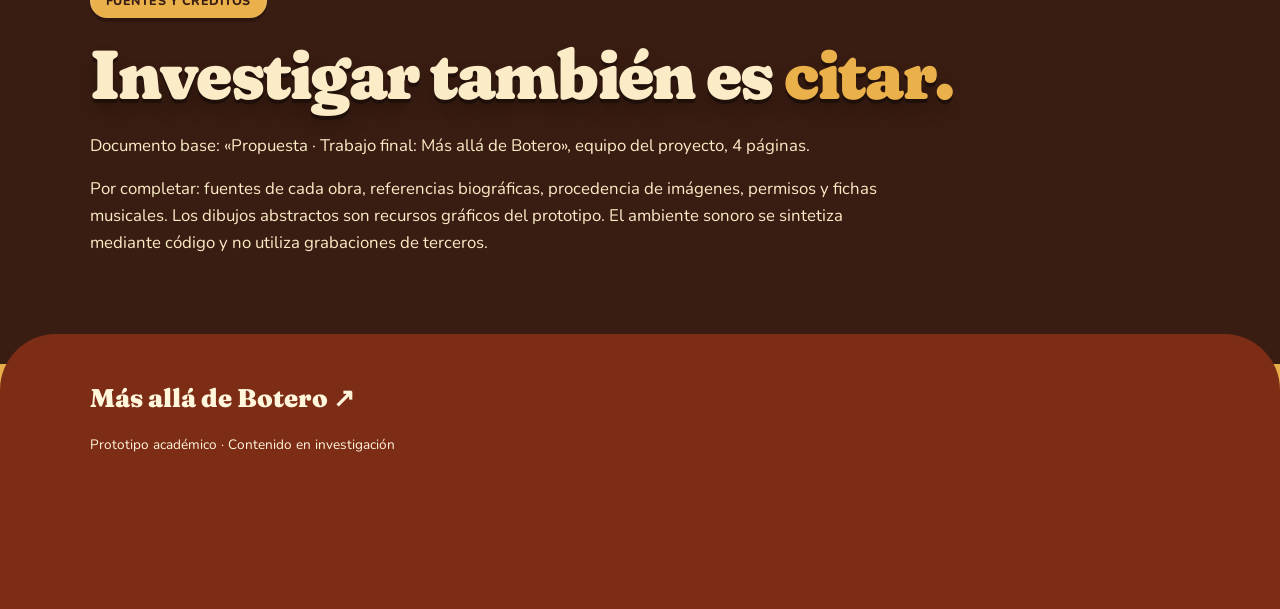
==== commit c94152c3: "Update index.html" ====
--- a/index.html
+++ b/index.html
@@ -1,17 +1,490 @@
 <!doctype html>
-<html lang="es"><head><meta charset="utf-8"><meta name="viewport" content="width=device-width,initial-scale=1"><meta name="theme-color" content="#182c29"><title>Más allá de Botero · Galería experimental</title><link rel="stylesheet" href="estilos.css"><script src="script.js" defer></script></head>
-<body><a class="skip" href="#contenido">Saltar al contenido</a><div id="progreso" aria-hidden="true"></div>
-<header><a class="marca" href="#inicio">M<span>↗</span>B <small>Más allá de Botero</small></a><button id="menu" aria-expanded="false" aria-controls="nav">Menú ☰</button><nav id="nav" aria-label="Principal"><a href="#proyecto">Proyecto</a><a href="#galeria">Galería</a><a href="#trayectoria">Trayectoria</a><a href="#debate">Debate</a><a href="#semana">Semana 01</a></nav></header>
-<main id="contenido"><section class="hero" id="inicio"><div class="hero-copy"><p class="eyebrow">ARTE · MEMORIA · PREGUNTAS</p><h1>Más allá<br>del <em>volumen.</em></h1><p class="lead">Una mirada a Fernando Botero entre la forma, la memoria y el debate.</p><p class="muted">Más allá de Botero · Prototipo de la primera semana</p><div class="acciones"><a class="btn" href="#galeria">Explorar el recorrido ↗</a><button class="btn secundario" id="heroAudio">♫ Entrar con sonido</button></div></div><div class="poster" aria-label="Composición abstracta decorativa; no reproduce una obra de Botero"><div class="orb o1"></div><div class="orb o2"></div><div class="orb o3"></div><span class="poster-top">ESTUDIO DE FORMA / 001</span><span class="poster-bottom">La forma es solo<br>el comienzo.</span><span class="sello">MÁS ALLÁ<br>DE BOTERO</span></div><div class="hero-footer"><span>15 obras por investigar</span><span>01 recorrido digital</span><a href="#proyecto">Desliza para descubrir ↓</a></div></section>
-<div class="cinta" aria-hidden="true">FORMA / CONTEXTO / MEMORIA / EXPRESIÓN / FORMA / CONTEXTO / MEMORIA / EXPRESIÓN</div>
-<section id="proyecto" class="reveal"><div class="cabecera"><p class="eyebrow">01 / EL PROYECTO</p><h2>No solo mirar.<br><em>Aprender a preguntar.</em></h2></div><div class="intro-grid"><p class="lead">Un recorrido propuesto por diez obras del Museo Botero y cinco obras externas o casos de debate, acompañado de imágenes, investigación y música.</p><div><p>Esta primera entrega presenta la estructura y la experiencia visual. Las fichas de la galería son espacios de trabajo: no son un catálogo verificado.</p><p class="aviso">Las formas abstractas son ilustraciones del prototipo, no reproducciones de obras del artista.</p></div></div><div class="pilares"><article><span>01</span><h3>Mirar</h3><p>Observar técnica, composición y volumen.</p></article><article><span>02</span><h3>Comprender</h3><p>Relacionar cada obra con su contexto.</p></article><article><span>03</span><h3>Cuestionar</h3><p>Abrir preguntas sobre memoria y expresión.</p></article></div></section>
-<section id="galeria" class="reveal"><div class="cabecera"><p class="eyebrow">02 / GALERÍA EN CONSTRUCCIÓN</p><h2>Quince entradas.<br><em>Muchas preguntas.</em></h2><p>Explora las fichas para conocer qué falta investigar en cada una.</p></div><div class="herramientas"><div class="filtros" role="group" aria-label="Filtrar galería"><button class="activo" data-filter="todos" aria-pressed="true">Todas · 15</button><button data-filter="museo" aria-pressed="false">Museo · 10</button><button data-filter="debate" aria-pressed="false">Fuera del museo · 5</button></div><label class="buscar">⌕ <input id="busqueda" type="search" placeholder="Buscar ficha…" aria-label="Buscar ficha"></label></div><p id="resultados" class="muted" aria-live="polite"></p><div id="obras" class="obras"></div></section>
-<section id="trayectoria" class="oscuro reveal"><p class="eyebrow">03 / MAPA DE INVESTIGACIÓN</p><h2>Un estilo no aparece<br><em>de un día para otro.</em></h2><p>Estos son ejes del guion, no una periodización histórica confirmada. Selecciona uno para explorar las preguntas.</p><div class="etapas" role="group" aria-label="Ejes de investigación"><button data-etapa="0" aria-pressed="true" class="activo">01 · Influencias</button><button data-etapa="1" aria-pressed="false">02 · Lenguaje visual</button><button data-etapa="2" aria-pressed="false">03 · Museo</button><button data-etapa="3" aria-pressed="false">04 · Memoria</button></div><article id="etapaTexto" class="etapa" aria-live="polite"></article></section>
-<section id="debate" class="reveal"><p class="eyebrow">04 / EL ARTE TAMBIÉN INCOMODA</p><h2>¿Representar es<br><em>justificar?</em></h2><p class="ancho">Preguntas de trabajo para investigar los casos sugeridos en la propuesta. No se presupone que hayan sido censurados.</p><div class="debates"><details open><summary>Abu Ghraib <span>↗</span></summary><p>Investigar obras concretas de la serie, su contexto, las exposiciones y las reacciones documentadas. ¿Cómo se construye una denuncia visual?</p></details><details><summary>El Pájaro y la memoria <span>↗</span></summary><p>Verificar la historia de la escultura, el atentado y su transformación como lugar de memoria. ¿Cómo cambia el significado de una obra en el espacio público?</p></details><details><summary>Violencia en Colombia <span>↗</span></summary><p>Identificar títulos y fuentes de obras relacionadas con la violencia. ¿Qué evidencias permiten distinguir una representación crítica de una glorificación?</p></details></div></section>
-<section id="sonido" class="sonido reveal"><div><p class="eyebrow">05 / PAISAJE SONORO</p><h2>Otra forma<br>de <em>recorrer.</em></h2><p>Prueba el ambiente instrumental generado para este prototipo o carga un archivo de audio de tu equipo. La música definitiva y sus permisos quedan pendientes.</p><button id="soundMain" class="btn">▶ Escuchar ambiente</button><label class="btn secundario archivo">Cargar mi audio<input type="file" id="archivoAudio" accept="audio/*"></label><p id="archivoNombre" class="muted">Sin canciones externas incluidas.</p><button id="volverAmbiente" class="linkbtn" hidden>Volver al ambiente generado</button></div><div class="visualizador" aria-hidden="true"><i></i><i></i><i></i><i></i><i></i><i></i><i></i><i></i><i></i><i></i><i></i><i></i><i></i><i></i><i></i><i></i><i></i><i></i><i></i><i></i></div></section>
-<section id="semana" class="reveal"><p class="eyebrow">06 / PRIMERA ENTREGA</p><h2>La idea toma <em>forma.</em></h2><p>Marca los entregables completados. El avance se conserva en este navegador cuando su almacenamiento está disponible.</p><div class="avance"><span id="avanceTexto">0 de 6 tareas</span><progress id="avance" max="6" value="0">0 de 6</progress></div><div id="tareas" class="tareas"></div></section>
-<section id="equipo" class="reveal"><p class="eyebrow">07 / EQUIPO</p><h2>Cuatro miradas.<br><em>Una historia.</em></h2><div class="equipo"><article><span>01 / GUION</span><h3>Manuela<br>Gutiérrez</h3></article><article><span>02 / IMÁGENES</span><h3>Daniel<br>Duque</h3></article><article><span>03 / MÚSICA</span><h3>Jacobo<br>Parada</h3></article><article><span>04 / PROGRAMACIÓN</span><h3>Kevin<br>Caro</h3></article></div></section>
-<section id="fuentes" class="fuentes reveal"><p class="eyebrow">08 / FUENTES Y CRÉDITOS</p><h2>Investigar también es <em>citar.</em></h2><p>Documento base: «Propuesta · Trabajo final: Más allá de Botero», equipo del proyecto, 4 páginas.</p><p>Por completar: fuentes de cada obra, referencias biográficas, procedencia de imágenes, permisos y fichas musicales. Los dibujos abstractos son recursos gráficos del prototipo. El ambiente sonoro se sintetiza mediante código y no utiliza grabaciones de terceros.</p></section></main>
-<footer><a class="marca" href="#inicio">Más allá de Botero ↗</a><p>Prototipo académico · Semana 01 · Contenido en investigación</p></footer>
-<aside class="player" aria-label="Reproductor de música"><button id="play" aria-label="Reproducir ambiente">▶</button><div><span id="estadoAudio" role="status">Sonido desactivado</span><small id="tipoAudio">Ambiente instrumental de prueba</small></div><label>Volumen<input id="volumen" type="range" min="0" max="1" step="0.01" value="0.35"></label></aside><audio id="audio" loop></audio>
-<dialog id="ficha"><button id="cerrar" class="cerrar" aria-label="Cerrar ficha">✕</button><div id="fichaContenido"></div></dialog></body></html>+<html lang="es">
+  <head>
+    <meta charset="utf-8" />
+    <meta name="viewport" content="width=device-width,initial-scale=1" />
+    <meta name="theme-color" content="#c9512f" />
+    <title>Más allá de Botero · Galería experimental</title>
+    <link rel="preconnect" href="https://fonts.googleapis.com" />
+    <link rel="preconnect" href="https://fonts.gstatic.com" crossorigin />
+    <link
+      href="https://fonts.googleapis.com/css2?family=Fraunces:opsz,wght,SOFT,WONK@9..144,900,0..100,0..1&family=Nunito:wght@400;700;800&display=swap"
+      rel="stylesheet"
+    />
+    <link rel="stylesheet" href="estilos.css" />
+    <script src="script.js" defer></script>
+  </head>
+
+  <body>
+    <a class="skip" href="#contenido">Saltar al contenido</a>
+    <div id="progreso" aria-hidden="true"></div>
+    <header>
+      <a class="marca" href="#inicio"
+        >M<span>↗</span>B <small>Más allá de Botero</small></a
+      ><button id="menu" aria-expanded="false" aria-controls="nav">
+        Menú ☰
+      </button>
+      <nav id="nav" aria-label="Principal">
+        <a href="#proyecto">Proyecto</a><a href="#galeria">Galería</a
+        ><a href="#mirar">Mirar</a><a href="#trayectoria">Trayectoria</a
+        ><a href="#laboratorio">Laboratorio</a><a href="#debate">Debate</a>
+      </nav>
+    </header>
+    <main id="contenido">
+      <section class="hero" id="inicio">
+        <div class="hero-copy">
+          <p class="eyebrow">ARTE · MEMORIA · PREGUNTAS</p>
+          <h1>Más allá<br />del <em>volumen.</em></h1>
+          <p class="lead">
+            Una mirada a Fernando Botero entre la forma, la memoria y el debate.
+          </p>
+          <p class="muted">Más allá de Botero · Prototipo académico</p>
+          <div class="acciones">
+            <a class="btn" href="#galeria">Explorar el recorrido ↗</a
+            ><button class="btn secundario" id="heroAudio">
+              ♫ Entrar con sonido
+            </button>
+          </div>
+        </div>
+        <div
+          class="poster"
+          aria-label="Composición abstracta decorativa; no reproduce una obra de Botero"
+        >
+          <div class="orb o1"></div>
+          <div class="orb o2"></div>
+          <div class="orb o3"></div>
+          <span class="poster-top">ESTUDIO DE FORMA / 001</span
+          ><span class="poster-bottom">La forma es solo<br />el comienzo.</span
+          ><span class="sello">MÁS ALLÁ<br />DE BOTERO</span>
+        </div>
+        <div class="hero-footer">
+          <span>15 obras por investigar</span><span>01 recorrido digital</span
+          ><a href="#proyecto">Desliza para descubrir ↓</a>
+        </div>
+      </section>
+      <div class="cinta" aria-hidden="true">
+        FORMA / CONTEXTO / MEMORIA / EXPRESIÓN / FORMA / CONTEXTO / MEMORIA /
+        EXPRESIÓN
+      </div>
+      <section id="proyecto" class="reveal">
+        <div class="cabecera">
+          <p class="eyebrow">EL PROYECTO</p>
+          <h2>No solo mirar.<br /><em>Aprender a preguntar.</em></h2>
+        </div>
+        <div class="intro-grid">
+          <p class="lead">
+            Un recorrido propuesto por diez obras del Museo Botero y cinco obras
+            externas o casos de debate, acompañado de imágenes, investigación y
+            música.
+          </p>
+          <div>
+            <p>
+              Esta primera entrega presenta la estructura y la experiencia
+              visual. Las fichas de la galería son espacios de trabajo: no son
+              un catálogo verificado.
+            </p>
+            <p class="aviso">
+              Las formas abstractas son ilustraciones del prototipo, no
+              reproducciones de obras del artista.
+            </p>
+          </div>
+        </div>
+        <div class="pilares">
+          <article>
+            <span>01</span>
+            <h3>Mirar</h3>
+            <p>Observar técnica, composición y volumen.</p>
+          </article>
+          <article>
+            <span>02</span>
+            <h3>Comprender</h3>
+            <p>Relacionar cada obra con su contexto.</p>
+          </article>
+          <article>
+            <span>03</span>
+            <h3>Cuestionar</h3>
+            <p>Abrir preguntas sobre memoria y expresión.</p>
+          </article>
+        </div>
+      </section>
+      <section id="galeria" class="reveal">
+        <div class="cabecera">
+          <p class="eyebrow">GALERÍA EN CONSTRUCCIÓN</p>
+          <h2>Quince entradas.<br /><em>Muchas preguntas.</em></h2>
+          <p>
+            Explora las fichas para conocer qué falta investigar en cada una.
+          </p>
+        </div>
+        <div class="herramientas">
+          <div class="filtros" role="group" aria-label="Filtrar galería">
+            <button class="activo" data-filter="todos" aria-pressed="true">
+              Todas · 15</button
+            ><button data-filter="museo" aria-pressed="false">Museo · 10</button
+            ><button data-filter="debate" aria-pressed="false">
+              Fuera del museo · 5
+            </button>
+          </div>
+          <label class="buscar"
+            >⌕
+            <input
+              id="busqueda"
+              type="search"
+              placeholder="Buscar ficha…"
+              aria-label="Buscar ficha"
+          /></label>
+        </div>
+        <p id="resultados" class="muted" aria-live="polite"></p>
+        <div id="obras" class="obras"></div>
+      </section>
+      <section id="mirar" class="reveal">
+        <p class="eyebrow">CÓMO MIRAR</p>
+        <h2>Cuatro preguntas<br /><em>para cada obra.</em></h2>
+        <p class="ancho">
+          Antes de leer la ficha, mira. Toca una tarjeta para ver la pregunta.
+        </p>
+        <div class="miradas">
+          <button class="mirar" aria-pressed="false">
+            <span class="mi-ico" aria-hidden="true"></span>
+            <h3>Volumen</h3>
+            <small>Toca para ver la pregunta</small>
+            <p>
+              ¿Dónde se concentra el peso de la figura? Compara el cuerpo con
+              las manos, los pies y el rostro.
+            </p>
+          </button>
+          <button class="mirar" aria-pressed="false">
+            <span class="mi-ico" aria-hidden="true"></span>
+            <h3>Color</h3>
+            <small>Toca para ver la pregunta</small>
+            <p>
+              ¿Qué colores dominan? ¿Cómo cambiaría la escena si imaginas otros?
+            </p>
+          </button>
+          <button class="mirar" aria-pressed="false">
+            <span class="mi-ico" aria-hidden="true"></span>
+            <h3>Escena</h3>
+            <small>Toca para ver la pregunta</small>
+            <p>
+              ¿Qué ocurre? Describe lo que se ve, sin dar por hecho lo que no
+              aparece.
+            </p>
+          </button>
+          <button class="mirar" aria-pressed="false">
+            <span class="mi-ico" aria-hidden="true"></span>
+            <h3>Contexto</h3>
+            <small>Toca para ver la pregunta</small>
+            <p>
+              ¿Cuándo y dónde se hizo? Busca la ficha del museo antes de
+              interpretar.
+            </p>
+          </button>
+        </div>
+      </section>
+      <section id="trayectoria" class="oscuro reveal">
+        <p class="eyebrow">MAPA DE INVESTIGACIÓN</p>
+        <h2>Un estilo no aparece<br /><em>de un día para otro.</em></h2>
+        <p>
+          Estos son ejes del guion, no una periodización histórica confirmada.
+          Selecciona uno para explorar las preguntas.
+        </p>
+        <div class="etapas" role="group" aria-label="Ejes de investigación">
+          <button data-etapa="0" aria-pressed="true" class="activo">
+            01 · Influencias</button
+          ><button data-etapa="1" aria-pressed="false">
+            02 · Lenguaje visual</button
+          ><button data-etapa="2" aria-pressed="false">03 · Museo</button
+          ><button data-etapa="3" aria-pressed="false">04 · Memoria</button>
+        </div>
+        <article id="etapaTexto" class="etapa" aria-live="polite"></article>
+      </section>
+      <section id="laboratorio" class="reveal">
+        <div class="lab">
+          <div>
+            <p class="eyebrow">LABORATORIO DE VOLUMEN</p>
+            <h2>Infla la figura.<br /><em>Mira qué pasa.</em></h2>
+            <p>
+              Mueve el control y cambia el color del vestido. Fíjate en qué
+              partes crecen y cuáles se quedan pequeñas. La figura es inventada
+              para este prototipo, no una obra del artista.
+            </p>
+            <label class="ctl" for="infla"
+              >Volumen: <output id="inflaVal">100 %</output></label
+            >
+            <input
+              type="range"
+              id="infla"
+              min="0.6"
+              max="1.6"
+              step="0.01"
+              value="1"
+            />
+            <div class="swatches" role="group" aria-label="Color del vestido">
+              <button
+                style="--k: #c9512f"
+                data-vestido="#c9512f"
+                aria-label="Terracota"
+                aria-pressed="true"
+              ></button>
+              <button
+                style="--k: #3f7d5c"
+                data-vestido="#3f7d5c"
+                aria-label="Verde hoja"
+                aria-pressed="false"
+              ></button>
+              <button
+                style="--k: #4a8fa8"
+                data-vestido="#4a8fa8"
+                aria-label="Azul cielo"
+                aria-pressed="false"
+              ></button>
+              <button
+                style="--k: #e0586a"
+                data-vestido="#e0586a"
+                aria-label="Sandía"
+                aria-pressed="false"
+              ></button>
+              <button
+                style="--k: #eab04a"
+                data-vestido="#eab04a"
+                aria-label="Ocre"
+                aria-pressed="false"
+              ></button>
+            </div>
+          </div>
+          <div
+            class="lab-stage"
+            id="labStage"
+            role="img"
+            aria-label="Figura abstracta cuyo volumen cambia con el control"
+          >
+            <div class="lf-pie p1"></div>
+            <div class="lf-pie p2"></div>
+            <div class="lf-cuerpo"></div>
+            <div class="lf-mano m1"></div>
+            <div class="lf-mano m2"></div>
+            <div class="lf-cabeza">
+              <i class="ojo"></i><i class="ojo d"></i><i class="boca"></i>
+            </div>
+          </div>
+        </div>
+      </section>
+      <section id="debate" class="reveal">
+        <p class="eyebrow">EL ARTE TAMBIÉN INCOMODA</p>
+        <h2>¿Representar es<br /><em>justificar?</em></h2>
+        <p class="ancho">
+          Preguntas de trabajo para investigar los casos sugeridos en la
+          propuesta. No se presupone que hayan sido censurados.
+        </p>
+        <div class="debates">
+          <details open>
+            <summary>Abu Ghraib <span>↗</span></summary>
+            <p>
+              Investigar obras concretas de la serie, su contexto, las
+              exposiciones y las reacciones documentadas. ¿Cómo se construye una
+              denuncia visual?
+            </p>
+          </details>
+          <details>
+            <summary>El Pájaro y la memoria <span>↗</span></summary>
+            <p>
+              Verificar la historia de la escultura, el atentado y su
+              transformación como lugar de memoria. ¿Cómo cambia el significado
+              de una obra en el espacio público?
+            </p>
+          </details>
+          <details>
+            <summary>Violencia en Colombia <span>↗</span></summary>
+            <p>
+              Identificar títulos y fuentes de obras relacionadas con la
+              violencia. ¿Qué evidencias permiten distinguir una representación
+              crítica de una glorificación?
+            </p>
+          </details>
+        </div>
+      </section>
+      <section id="sonido" class="sonido reveal">
+        <div>
+          <p class="eyebrow">PAISAJE SONORO</p>
+          <h2>Otra forma<br />de <em>recorrer.</em></h2>
+          <p>
+            Prueba el ambiente instrumental generado para este prototipo o carga
+            un archivo de audio de tu equipo. La música definitiva y sus
+            permisos quedan pendientes.
+          </p>
+          <button id="soundMain" class="btn">▶ Escuchar ambiente</button
+          ><label class="btn secundario archivo"
+            >Cargar mi audio<input
+              type="file"
+              id="archivoAudio"
+              accept="audio/*"
+          /></label>
+          <p id="archivoNombre" class="muted">
+            Sin canciones externas incluidas.
+          </p>
+          <button id="volverAmbiente" class="linkbtn" hidden>
+            Volver al ambiente generado
+          </button>
+        </div>
+        <div class="visualizador" aria-hidden="true">
+          <i></i><i></i><i></i><i></i><i></i><i></i><i></i><i></i><i></i><i></i
+          ><i></i><i></i><i></i><i></i><i></i><i></i><i></i><i></i><i></i
+          ><i></i>
+        </div>
+      </section>
+      <section id="libreta" class="reveal">
+        <p class="eyebrow">TU LIBRETA</p>
+        <h2>Anota lo que <em>notaste.</em></h2>
+        <p class="ancho">
+          Escribe observaciones mientras recorres la galería. Se guardan solo en
+          este navegador.
+        </p>
+        <div class="chips">
+          <button
+            class="chip"
+            data-pregunta="¿Qué detalle no esperaba encontrar?"
+          >
+            ¿Qué detalle no esperabas?
+          </button>
+          <button
+            class="chip"
+            data-pregunta="¿Qué me dice el color de esta escena?"
+          >
+            ¿Qué te dice el color?
+          </button>
+          <button class="chip" data-pregunta="¿Qué le preguntaría al museo?">
+            ¿Qué preguntarías al museo?
+          </button>
+        </div>
+        <div class="papel">
+          <textarea
+            id="nota"
+            rows="7"
+            aria-label="Mi libreta"
+            placeholder="Empieza a escribir…"
+          ></textarea>
+          <div class="papel-pie">
+            <span id="notaCuenta" class="muted">0 caracteres</span
+            ><button class="btn secundario" id="notaBorrar" type="button">
+              Borrar notas
+            </button>
+          </div>
+        </div>
+      </section>
+      <section id="equipo" class="reveal">
+        <p class="eyebrow">EQUIPO</p>
+        <h2>Cuatro miradas.<br /><em>Una historia.</em></h2>
+        <div class="equipo">
+          <article>
+            <span>01 / GUION</span>
+            <h3>Manuela<br />Gutiérrez</h3>
+          </article>
+          <article>
+            <span>02 / IMÁGENES</span>
+            <h3>Daniel<br />Duque</h3>
+          </article>
+          <article>
+            <span>03 / MÚSICA</span>
+            <h3>Jacobo<br />Parada</h3>
+          </article>
+          <article>
+            <span>04 / PROGRAMACIÓN</span>
+            <h3>Kevin<br />Caro</h3>
+          </article>
+        </div>
+      </section>
+      <section id="fuentes" class="fuentes reveal">
+        <p class="eyebrow">FUENTES Y CRÉDITOS</p>
+        <h2>Investigar también es <em>citar.</em></h2>
+        <p>
+          Documento base: «Propuesta · Trabajo final: Más allá de Botero»,
+          equipo del proyecto, 4 páginas.
+        </p>
+        <p>
+          Por completar: fuentes de cada obra, referencias biográficas,
+          procedencia de imágenes, permisos y fichas musicales. Los dibujos
+          abstractos son recursos gráficos del prototipo. El ambiente sonoro se
+          sintetiza mediante código y no utiliza grabaciones de terceros.
+        </p>
+      </section>
+    </main>
+    <footer>
+      <a class="marca" href="#inicio">Más allá de Botero ↗</a>
+      <p>Prototipo académico · Contenido en investigación</p>
+    </footer>
+    <aside class="player" aria-label="Reproductor de música">
+      <button id="play" aria-label="Reproducir ambiente">▶</button>
+      <div>
+        <span id="estadoAudio" role="status">Sonido desactivado</span
+        ><small id="tipoAudio">Ambiente instrumental de prueba</small>
+      </div>
+      <label
+        >Volumen<input
+          id="volumen"
+          type="range"
+          min="0"
+          max="1"
+          step="0.01"
+          value="0.35"
+      /></label>
+    </aside>
+    <aside class="guia" aria-label="Guía del recorrido">
+      <div class="guia-burbuja" id="guiaTexto">
+        <b>Chela, tu guía</b><span id="guiaMsg"></span>
+      </div>
+      <button
+        class="guia-btn"
+        id="guiaBtn"
+        aria-expanded="true"
+        aria-controls="guiaTexto"
+        aria-label="Mostrar u ocultar el mensaje de Chela, tu guía"
+      >
+        <svg viewBox="0 0 140 170" aria-hidden="true">
+          <defs>
+            <radialGradient id="gV" cx=".32" cy=".25" r=".85">
+              <stop offset="0" stop-color="#ef8a63" />
+              <stop offset=".5" stop-color="#c9512f" />
+              <stop offset="1" stop-color="#7d2c15" />
+            </radialGradient>
+            <radialGradient id="gP" cx=".34" cy=".28" r=".8">
+              <stop offset="0" stop-color="#fff0dc" />
+              <stop offset=".5" stop-color="#f1c19b" />
+              <stop offset="1" stop-color="#c98a5f" />
+            </radialGradient>
+            <radialGradient id="gS" cx=".35" cy=".25" r=".9">
+              <stop offset="0" stop-color="#ffdc8a" />
+              <stop offset=".55" stop-color="#eab04a" />
+              <stop offset="1" stop-color="#a8741a" />
+            </radialGradient>
+          </defs>
+          <ellipse cx="70" cy="162" rx="46" ry="7" fill="rgba(58,29,18,.25)" />
+          <ellipse cx="70" cy="114" rx="52" ry="48" fill="url(#gV)" />
+          <circle cx="22" cy="120" r="12" fill="url(#gP)" />
+          <circle cx="118" cy="120" r="12" fill="url(#gP)" />
+          <g fill="#fff6dc">
+            <circle cx="52" cy="90" r="3.4" />
+            <circle cx="60" cy="94" r="3.4" />
+            <circle cx="70" cy="96" r="3.4" />
+            <circle cx="80" cy="94" r="3.4" />
+            <circle cx="88" cy="90" r="3.4" />
+          </g>
+          <circle cx="70" cy="60" r="31" fill="url(#gP)" />
+          <circle cx="51" cy="68" r="6" fill="#e0586a" opacity=".55" />
+          <circle cx="89" cy="68" r="6" fill="#e0586a" opacity=".55" />
+          <ellipse cx="60" cy="57" rx="2.8" ry="3.4" fill="#3a1d12" />
+          <ellipse cx="80" cy="57" rx="2.8" ry="3.4" fill="#3a1d12" />
+          <ellipse cx="70" cy="73" rx="6" ry="3.2" fill="#c9512f" />
+          <ellipse cx="70" cy="38" rx="42" ry="9" fill="url(#gS)" />
+          <path d="M48 38c0-22 10-30 22-30s22 8 22 30z" fill="url(#gS)" />
+          <path d="M48 36c14 5 30 5 44 0v5c-14 5-30 5-44 0z" fill="#c9512f" />
+          <circle cx="92" cy="34" r="6" fill="#e0586a" />
+          <circle cx="92" cy="34" r="2.4" fill="#fff6dc" />
+        </svg>
+      </button>
+    </aside>
+    <audio id="audio" loop></audio>
+    <dialog id="ficha">
+      <button id="cerrar" class="cerrar" aria-label="Cerrar ficha">✕</button>
+      <div id="fichaContenido"></div>
+    </dialog>
+  </body>
+</html>
--- a/estilos.css
+++ b/estilos.css
@@ -1 +1,1640 @@
-:root{--fondo:#f4f0e7;--tinta:#182c29;--verde:#31594b;--rojo:#b94f35;--borde:#d8d5ca;--muted:#5c655e}*{box-sizing:border-box}html{scroll-behavior:smooth;scroll-padding-top:90px}body{margin:0;background:var(--fondo);color:var(--tinta);font-family:Arial,sans-serif;line-height:1.65}button,input{font:inherit}button,a,input,summary{-webkit-tap-highlight-color:transparent}button,a,summary{touch-action:manipulation}a{color:inherit}button{cursor:pointer}button:focus-visible,a:focus-visible,input:focus-visible,summary:focus-visible{outline:3px solid #d17a30;outline-offset:5px}h1,h2,h3,p{margin-top:0}h1,h2,h3{font-family:Georgia,serif;font-weight:400;line-height:1.06}h1{font-size:clamp(4rem,8vw,8.8rem);letter-spacing:-.065em;margin-bottom:24px}h2{font-size:clamp(2.7rem,5vw,5.2rem);letter-spacing:-.05em;margin-bottom:24px}h3{font-size:1.7rem}em{font-weight:400;color:var(--rojo)}header{position:sticky;top:0;z-index:30;display:flex;align-items:center;justify-content:space-between;padding:20px 5%;border-bottom:1px solid var(--borde);background:#f4f0e7f2;backdrop-filter:blur(14px)}.marca{text-decoration:none;font-family:Georgia,serif;font-size:1.6rem}.marca span{color:var(--rojo)}.marca small{font:12px Arial,sans-serif;margin-left:14px}nav{display:flex;gap:24px}nav a{text-decoration:none;font-size:.83rem}nav a:hover{color:var(--rojo)}#menu{display:none}.skip{position:fixed;top:-100px;z-index:100;background:white;padding:12px}.skip:focus{top:10px}#progreso{position:fixed;top:0;left:0;height:3px;background:var(--rojo);z-index:60;width:0}section{padding:90px 7%}.hero{display:grid;grid-template-columns:1.1fr 1fr;gap:5%;padding-top:65px;padding-bottom:25px}.hero-copy{align-self:center}.eyebrow{font-size:.7rem;letter-spacing:.2em;font-weight:700;margin-bottom:25px}.lead{font-size:1.2rem;max-width:520px}.muted{color:var(--muted);font-size:.83rem}.acciones{display:flex;flex-wrap:wrap;gap:12px;margin-top:28px}.btn{border:1px solid var(--tinta);border-radius:4px;background:var(--tinta);color:white;display:inline-flex;align-items:center;padding:13px 20px;text-decoration:none;font-size:.85rem;transition:transform .2s,background .2s}.btn:hover{transform:translateY(-3px);background:var(--verde)}.secundario{background:transparent;color:var(--tinta)}.secundario:hover{color:white}.poster{min-height:550px;position:relative;overflow:hidden;background:#d4aa78;border-radius:48% 48% 3px 3px;isolation:isolate}.orb{position:absolute;border-radius:50%;box-shadow:inset -25px -20px 40px #0003,10px 20px 50px #0002;transition:transform .4s}.o1{width:72%;height:67%;background:#b45337;left:5%;top:20%;transform:rotate(-20deg)}.o2{width:50%;height:56%;background:#344c3c;right:-5%;bottom:8%}.o3{width:32%;height:30%;background:#e7c792;left:30%;top:12%}.poster:hover .o1{transform:rotate(-12deg) translateY(-10px)}.poster-top{position:absolute;top:9%;width:100%;text-align:center;font-size:.65rem;letter-spacing:.2em}.poster-bottom{position:absolute;bottom:35px;left:32px;font:2.6rem/1 Georgia,serif;color:#fff6e5}.sello{position:absolute;right:15px;top:43%;border:1px solid #f4f0e7;border-radius:50%;padding:20px 12px;color:white;font-size:.65rem;text-align:center;transform:rotate(12deg)}.hero-footer{grid-column:1/-1;display:flex;justify-content:space-between;gap:20px;font-size:.75rem;padding-top:32px}.hero-footer a{text-decoration:none}.cinta{white-space:nowrap;overflow:hidden;background:var(--tinta);color:#ddd9ca;letter-spacing:.23em;padding:19px 0;font-size:.8rem}.intro-grid{display:grid;grid-template-columns:1fr 1fr;gap:10%}.aviso{font-size:.85rem;border-left:2px solid var(--rojo);padding-left:16px}.pilares{display:grid;grid-template-columns:repeat(3,1fr);gap:35px;margin-top:40px}.pilares article{border-top:1px solid var(--borde);padding-top:22px}.pilares span{font-size:.8rem;color:var(--rojo)}.pilares h3{margin:20px 0 10px}.herramientas{display:flex;justify-content:space-between;flex-wrap:wrap;gap:16px;margin:30px 0 15px}.filtros{display:flex;gap:8px;flex-wrap:wrap}.filtros button,.etapas button{padding:10px 16px;border:1px solid var(--borde);border-radius:30px;background:transparent;color:inherit;font-size:.8rem}.filtros .activo{background:var(--tinta);color:white}.buscar{border-bottom:1px solid var(--borde);padding:8px}.buscar input{background:transparent;border:0;width:160px;color:var(--tinta)}.obras{display:grid;grid-template-columns:repeat(3,1fr);gap:30px 22px}.obra{display:block;width:100%;text-align:left;border:0;background:transparent;color:inherit;padding:0}.miniatura{height:260px;overflow:hidden;position:relative;background:var(--c);border-radius:3px}.miniatura:after{content:'';position:absolute;width:65%;height:90%;border-radius:48%;background:#ffffff24;left:18%;top:22%;box-shadow:inset -20px -25px 30px #0002;transform:rotate(var(--rot));transition:transform .4s}.obra:hover .miniatura:after{transform:rotate(0deg) scale(1.08)}.num{position:absolute;top:18px;left:18px;color:#fff;font-size:.8rem}.placeholder{position:absolute;bottom:15px;left:18px;z-index:1;color:white;font-size:.68rem;letter-spacing:.1em}.obra h3{font-size:1.5rem;margin:15px 0 7px}.obra p{font-size:.75rem;color:var(--muted)}.oscuro{background:var(--tinta);color:var(--fondo)}.oscuro em{color:#dba16e}.oscuro>p{max-width:700px}.etapas{display:flex;gap:10px;flex-wrap:wrap;margin:30px 0}.etapas button{border-color:#ffffff40}.etapas .activo{background:#e1b789;color:var(--tinta)}.etapa{border-top:1px solid #ffffff30;padding:25px 0 0;min-height:160px;max-width:800px}.etapa h3{font-size:2rem}.ancho{max-width:700px}.debates{margin-top:35px}details{border-top:1px solid var(--borde);padding:22px 0}details:last-child{border-bottom:1px solid var(--borde)}summary{font:1.7rem Georgia,serif;cursor:pointer;list-style:none;display:flex;justify-content:space-between}details p{max-width:750px;margin:20px 0 0}.sonido{display:grid;grid-template-columns:1fr 1fr;gap:50px;background:#e6e5d8}.sonido p{max-width:550px}.archivo{cursor:pointer;margin:10px 0}.archivo input{position:absolute;width:1px;height:1px;opacity:0}.archivo:focus-within{outline:3px solid var(--rojo)}.visualizador{display:flex;align-items:center;justify-content:center;gap:8px;min-height:250px}.visualizador i{width:9px;height:30px;background:var(--verde);border-radius:20px;transform:scaleY(.6);animation:onda 1.1s ease-in-out infinite alternate;animation-play-state:paused}.sonando .visualizador i{animation-play-state:running}.visualizador i:nth-child(3n){height:130px;animation-delay:-.7s}.visualizador i:nth-child(3n+1){height:80px;animation-delay:-.3s}.visualizador i:nth-child(4n){height:180px;animation-delay:-.9s}@keyframes onda{to{transform:scaleY(1)}}.linkbtn{border:0;background:transparent;text-decoration:underline;color:var(--tinta)}.avance{display:flex;align-items:center;gap:20px;margin:30px 0}progress{accent-color:var(--verde);width:min(400px,55%);height:10px}.tareas{display:grid;grid-template-columns:1fr 1fr;gap:12px}.tarea{display:flex;gap:15px;align-items:flex-start;padding:20px;border:1px solid var(--borde);border-radius:5px}.tarea input{accent-color:var(--verde);margin-top:5px;width:18px;height:18px;flex-shrink:0}.tarea span{font-size:.85rem}.tarea strong{display:block;font-weight:500;font-size:1rem}.tarea:has(input:checked){background:#dce6d8}.equipo{display:grid;grid-template-columns:repeat(4,1fr);gap:20px;margin-top:40px}.equipo article{border-top:1px solid var(--borde);padding-top:20px}.equipo span{font-size:.65rem;letter-spacing:.1em}.equipo h3{margin-top:25px;font-size:1.9rem}.fuentes{border-top:1px solid var(--borde)}.fuentes p{max-width:800px}footer{background:var(--tinta);color:var(--fondo);padding:40px 7% 140px}footer p{font-size:.75rem;margin-top:15px}.player{position:fixed;bottom:18px;left:50%;transform:translateX(-50%);z-index:40;display:flex;gap:15px;align-items:center;background:#182c29f5;color:white;padding:12px 20px;border:1px solid #ffffff30;border-radius:50px;box-shadow:0 10px 40px #0003;max-width:95vw;width:510px}.player button{border:0;background:#e1b789;color:var(--tinta);border-radius:50%;width:40px;height:40px;flex-shrink:0}.player div{flex:1;min-width:0}.player span{font-size:.8rem;display:block}.player small{display:block;font-size:.62rem;white-space:nowrap;overflow:hidden;text-overflow:ellipsis;color:#c3ccc0}.player label{font-size:.6rem;display:grid;gap:3px}.player input{width:85px;accent-color:#e1b789}dialog{border:0;border-radius:12px;max-width:650px;width:90%;max-height:85vh;overflow:auto;padding:45px;background:var(--fondo);color:var(--tinta)}dialog::backdrop{background:#10211fcc;backdrop-filter:blur(7px)}dialog h2{font-size:2.7rem}dialog li{margin:10px 0}.cerrar{position:absolute;top:14px;right:15px;border:0;background:transparent;font-size:1.4rem}.reveal{transition:opacity .6s,transform .6s}.js .reveal.pendiente{opacity:0;transform:translateY(22px)}@media(min-width:1500px){section{padding-left:max(7%,calc((100vw - 1300px)/2));padding-right:max(7%,calc((100vw - 1300px)/2))}}@media(max-width:900px){.marca small{display:none}nav{gap:15px}.hero{gap:25px}.poster{min-height:450px}.obras{grid-template-columns:repeat(2,1fr)}.equipo{grid-template-columns:repeat(2,1fr)}.sonido{gap:20px}.visualizador{gap:5px}}@media(max-width:650px){section{padding:60px 6%}header{padding:15px 6%}#menu{display:block;background:transparent;border:1px solid var(--borde);padding:5px 12px;color:var(--tinta);border-radius:4px}nav{display:none;position:absolute;top:100%;left:0;right:0;background:var(--fondo);padding:20px 6%;border-bottom:1px solid var(--borde);flex-direction:column}nav.abierto{display:flex}.hero{grid-template-columns:1fr;padding-top:40px}.poster{min-height:370px;max-width:450px;width:100%;margin:auto}.hero-footer{flex-wrap:wrap;font-size:.65rem}.intro-grid,.sonido,.tareas{grid-template-columns:1fr}.pilares{gap:12px}.pilares h3{font-size:1.4rem}.pilares p{font-size:.8rem}.miniatura{height:190px}.obra h3{font-size:1.2rem}.obras{gap:22px 14px}.visualizador{min-height:180px}.player{gap:9px;padding:10px 12px}.player label input{width:65px}dialog{padding:40px 22px}.equipo h3{font-size:1.7rem}}@media(prefers-reduced-motion:reduce){html{scroll-behavior:auto}*,*:before,*:after{animation:none!important;transition:none!important}.js .reveal.pendiente{opacity:1;transform:none}}
+:root {
+  --crema: #fbebc6;
+  --crema2: #fff6dc;
+  --ocre: #eab04a;
+  --terra: #c9512f;
+  --terra-d: #7d2c15;
+  --rosa: #eaa090;
+  --verde: #3f7d5c;
+  --verde-d: #1f4a3a;
+  --azul: #86bccd;
+  --azul-d: #4a8fa8;
+  --cafe: #3a1d12;
+  --muted: #6b4a3a;
+  --em: var(--terra);
+  --titulo: "Fraunces", Georgia, serif;
+  --cuerpo: "Nunito", "Trebuchet MS", Arial, sans-serif;
+  --inflado:
+    inset 0 -10px 18px rgba(74, 38, 22, 0.2),
+    inset 0 8px 14px rgba(255, 255, 255, 0.65);
+  --boton:
+    inset 0 -5px 8px rgba(58, 29, 18, 0.22),
+    inset 0 5px 8px rgba(255, 255, 255, 0.6), 0 7px 0 rgba(58, 29, 18, 0.5);
+}
+* {
+  box-sizing: border-box;
+}
+html {
+  scroll-behavior: smooth;
+  scroll-padding-top: 110px;
+}
+body {
+  margin: 0;
+  background: var(--ocre);
+  color: var(--cafe);
+  font-family: var(--cuerpo);
+  font-size: 1.05rem;
+  line-height: 1.6;
+}
+button,
+input {
+  font: inherit;
+}
+button,
+a,
+input,
+summary {
+  -webkit-tap-highlight-color: transparent;
+}
+button,
+a,
+summary {
+  touch-action: manipulation;
+}
+a {
+  color: inherit;
+}
+button {
+  cursor: pointer;
+}
+:focus-visible {
+  outline: 3px solid var(--cafe);
+  outline-offset: 4px;
+}
+.oscuro :focus-visible,
+.fuentes :focus-visible,
+footer :focus-visible,
+.player :focus-visible {
+  outline-color: var(--crema);
+}
+h1,
+h2,
+h3,
+p {
+  margin-top: 0;
+}
+h1,
+h2,
+h3 {
+  font-family: var(--titulo);
+  font-weight: 900;
+  font-variation-settings:
+    "SOFT" 100,
+    "WONK" 1;
+  line-height: 1;
+}
+h1 {
+  font-size: clamp(4rem, 10vw, 9rem);
+  letter-spacing: -0.03em;
+  margin-bottom: 24px;
+  text-shadow:
+    0 3px 0 rgba(255, 246, 220, 0.6),
+    0 7px 0 rgba(125, 44, 21, 0.35),
+    0 16px 24px rgba(58, 29, 18, 0.3);
+}
+h2 {
+  font-size: clamp(2.6rem, 5.4vw, 5rem);
+  letter-spacing: -0.025em;
+  margin-bottom: 24px;
+  text-shadow:
+    0 3px 0 rgba(255, 246, 220, 0.5),
+    0 7px 0 rgba(125, 44, 21, 0.22),
+    0 12px 16px rgba(58, 29, 18, 0.16);
+}
+h3 {
+  font-size: 1.7rem;
+  letter-spacing: -0.01em;
+}
+em {
+  font-style: normal;
+  color: var(--em);
+}
+.oscuro,
+.fuentes {
+  --em: var(--ocre);
+}
+.oscuro h2,
+.fuentes h2 {
+  text-shadow:
+    0 4px 0 rgba(0, 0, 0, 0.35),
+    0 12px 18px rgba(0, 0, 0, 0.25);
+}
+#inicio,
+#galeria,
+#mirar,
+#laboratorio,
+#libreta,
+#equipo,
+#sonido {
+  --em: var(--terra-d);
+}
+
+header {
+  position: sticky;
+  top: 10px;
+  z-index: 30;
+  display: flex;
+  align-items: center;
+  justify-content: space-between;
+  margin: 12px 3% 0;
+  padding: 10px 12px 10px 26px;
+  border-radius: 999px;
+  background: var(--crema2);
+  box-shadow:
+    var(--inflado),
+    0 8px 0 rgba(125, 44, 21, 0.45),
+    0 18px 24px rgba(58, 29, 18, 0.25);
+}
+.marca {
+  text-decoration: none;
+  font-family: var(--titulo);
+  font-weight: 900;
+  font-size: 1.6rem;
+}
+.marca span {
+  color: var(--terra);
+}
+.marca small {
+  font: 800 0.8rem var(--cuerpo);
+  margin-left: 14px;
+}
+nav {
+  display: flex;
+  gap: 6px;
+}
+nav a {
+  text-decoration: none;
+  font-size: 0.9rem;
+  font-weight: 800;
+  padding: 9px 16px;
+  border-radius: 999px;
+}
+nav a:hover {
+  background: var(--ocre);
+}
+#menu {
+  display: none;
+}
+.skip {
+  position: fixed;
+  top: -100px;
+  z-index: 100;
+  background: #fff;
+  padding: 12px;
+}
+.skip:focus {
+  top: 10px;
+}
+#progreso {
+  position: fixed;
+  top: 0;
+  left: 0;
+  height: 6px;
+  background: var(--terra);
+  border-radius: 0 6px 6px 0;
+  z-index: 60;
+  width: 0;
+  box-shadow: 0 2px 0 var(--terra-d);
+}
+
+main {
+  overflow-x: clip;
+}
+section {
+  padding: 90px 7%;
+}
+main > section:not(.hero) {
+  position: relative;
+  margin-top: -52px;
+  padding-top: 130px;
+  border-radius: 72px 72px 0 0;
+  box-shadow:
+    inset 0 10px 0 rgba(255, 246, 220, 0.45),
+    0 -18px 34px rgba(58, 29, 18, 0.25);
+}
+.cinta + section {
+  margin-top: 0;
+  border-radius: 0;
+}
+#proyecto,
+#debate {
+  background: var(--crema);
+}
+#mirar {
+  background: var(--azul);
+}
+#galeria,
+#libreta {
+  background: var(--rosa);
+}
+#laboratorio,
+#equipo {
+  background: var(--ocre);
+}
+#sonido {
+  background: var(--azul);
+}
+.oscuro {
+  background: radial-gradient(circle at 15% 0, #2f6a53, var(--verde-d) 60%);
+  color: var(--crema);
+}
+.fuentes {
+  background: var(--cafe);
+  color: var(--crema);
+}
+
+.hero {
+  display: grid;
+  grid-template-columns: 1.1fr 1fr;
+  gap: 5%;
+  padding-top: 50px;
+  padding-bottom: 50px;
+  background: radial-gradient(circle at 80% 20%, #f7d588, transparent 55%);
+}
+.hero-copy {
+  align-self: center;
+}
+.eyebrow {
+  display: inline-block;
+  font-size: 0.78rem;
+  letter-spacing: 0.04em;
+  font-weight: 800;
+  margin-bottom: 22px;
+  padding: 7px 16px;
+  border-radius: 999px;
+  background: var(--cafe);
+  color: var(--crema);
+  box-shadow:
+    inset 0 3px 5px rgba(255, 255, 255, 0.25),
+    0 4px 0 rgba(0, 0, 0, 0.25);
+}
+.oscuro .eyebrow,
+.fuentes .eyebrow {
+  background: var(--ocre);
+  color: var(--cafe);
+}
+.lead {
+  font-size: 1.3rem;
+  max-width: 520px;
+}
+.muted {
+  color: var(--muted);
+  font-size: 0.9rem;
+}
+.hero .muted,
+#sonido .muted {
+  color: var(--cafe);
+}
+.acciones {
+  display: flex;
+  flex-wrap: wrap;
+  gap: 16px;
+  margin-top: 30px;
+}
+
+.btn {
+  border: 0;
+  border-radius: 999px;
+  background:
+    radial-gradient(
+      circle at 30% 18%,
+      rgba(255, 255, 255, 0.5),
+      transparent 48%
+    ),
+    var(--terra);
+  color: var(--crema2);
+  display: inline-flex;
+  align-items: center;
+  padding: 17px 30px;
+  text-decoration: none;
+  font-size: 0.95rem;
+  font-weight: 800;
+  box-shadow:
+    var(--boton),
+    0 14px 18px rgba(58, 29, 18, 0.25);
+  transition:
+    transform 0.25s cubic-bezier(0.34, 1.56, 0.64, 1),
+    box-shadow 0.25s;
+}
+.btn:hover {
+  transform: translateY(-4px) scale(1.04);
+}
+.btn:active {
+  transform: translateY(5px);
+  box-shadow: var(--boton);
+}
+.secundario {
+  background:
+    radial-gradient(
+      circle at 30% 18%,
+      rgba(255, 255, 255, 0.6),
+      transparent 48%
+    ),
+    var(--crema2);
+  color: var(--cafe);
+}
+.linkbtn {
+  border: 0;
+  background: transparent;
+  text-decoration: underline;
+  color: var(--cafe);
+  font-weight: 800;
+}
+
+.poster {
+  min-height: 580px;
+  position: relative;
+  overflow: hidden;
+  background: radial-gradient(
+    circle at 50% 14%,
+    #dff0f3,
+    var(--azul) 50%,
+    var(--azul-d)
+  );
+  border: 10px solid var(--crema2);
+  border-radius: 230px 230px 56px 56px;
+  box-shadow:
+    inset 0 -30px 50px rgba(31, 74, 58, 0.3),
+    0 20px 0 var(--terra-d),
+    0 36px 44px rgba(58, 29, 18, 0.35);
+  isolation: isolate;
+}
+.poster:after {
+  content: "";
+  position: absolute;
+  z-index: 0;
+  left: -15%;
+  bottom: -32%;
+  width: 130%;
+  height: 58%;
+  border-radius: 50%;
+  background: radial-gradient(circle at 50% 0, #79b38d, var(--verde) 62%);
+}
+.orb {
+  position: absolute;
+  z-index: 1;
+  border-radius: 50%;
+  transition: transform 0.4s cubic-bezier(0.34, 1.56, 0.64, 1);
+}
+.o1 {
+  width: 66%;
+  height: 58%;
+  left: 6%;
+  top: 30%;
+  transform: rotate(-8deg);
+  background: radial-gradient(
+    circle at 32% 26%,
+    #ffd0b0,
+    var(--terra) 40%,
+    #7d2c15
+  );
+  box-shadow:
+    inset -22px -26px 40px rgba(0, 0, 0, 0.32),
+    14px 26px 30px rgba(31, 74, 58, 0.4);
+}
+.o2 {
+  width: 34%;
+  height: 34%;
+  right: 6%;
+  bottom: 14%;
+  background: radial-gradient(circle at 32% 28%, #ffc2c2, #e0586a 45%, #8e2a3c);
+  box-shadow:
+    inset -14px -16px 26px rgba(0, 0, 0, 0.3),
+    10px 18px 22px rgba(31, 74, 58, 0.4);
+}
+.o3 {
+  width: 28%;
+  height: 26%;
+  left: 25%;
+  top: 12%;
+  background: radial-gradient(circle at 34% 28%, #fff0dc, #f1c19b 50%, #c98a5f);
+  box-shadow:
+    inset -12px -14px 22px rgba(125, 44, 21, 0.35),
+    8px 14px 20px rgba(0, 0, 0, 0.25);
+}
+.o3:before,
+.o3:after,
+.lf-cabeza:before,
+.lf-cabeza:after {
+  content: "";
+  position: absolute;
+  left: 50%;
+  transform: translateX(-50%);
+}
+.o3:before,
+.lf-cabeza:before {
+  top: -30%;
+  width: 62%;
+  height: 48%;
+  border-radius: 50% 50% 30% 30%;
+  background: radial-gradient(
+    circle at 35% 25%,
+    #ffdc8a,
+    var(--ocre) 55%,
+    #a8741a
+  );
+}
+.o3:after,
+.lf-cabeza:after {
+  top: -2%;
+  width: 150%;
+  height: 30%;
+  border-radius: 50%;
+  background: radial-gradient(
+    circle at 35% 25%,
+    #ffdc8a,
+    var(--ocre) 55%,
+    #a8741a
+  );
+  box-shadow: 0 8px 10px rgba(0, 0, 0, 0.25);
+}
+.poster:hover .o1 {
+  transform: rotate(-2deg) translateY(-10px) scale(1.03);
+}
+.poster:hover .o2 {
+  transform: translateY(-14px);
+}
+.poster-top,
+.poster-bottom,
+.sello {
+  position: absolute;
+  z-index: 2;
+}
+.poster-top {
+  top: 6%;
+  width: 100%;
+  text-align: center;
+  font-size: 0.72rem;
+  font-weight: 800;
+  letter-spacing: 0.14em;
+  color: var(--cafe);
+}
+.poster-bottom {
+  bottom: 30px;
+  left: 30px;
+  font: 900 2.2rem/1 var(--titulo);
+  color: var(--crema2);
+  text-shadow: 0 3px 0 rgba(31, 74, 58, 0.7);
+}
+.sello {
+  right: 12px;
+  top: 15%;
+  border: 3px solid var(--cafe);
+  border-radius: 50%;
+  padding: 18px 10px;
+  color: var(--cafe);
+  font-size: 0.68rem;
+  font-weight: 800;
+  text-align: center;
+  transform: rotate(12deg);
+}
+.hero-footer {
+  grid-column: 1/-1;
+  display: flex;
+  justify-content: space-between;
+  gap: 20px;
+  font-size: 0.85rem;
+  font-weight: 800;
+  padding-top: 44px;
+}
+.hero-footer a {
+  text-decoration: none;
+}
+
+.cinta {
+  position: relative;
+  z-index: 2;
+  white-space: nowrap;
+  overflow: hidden;
+  background: var(--terra);
+  color: var(--crema2);
+  font-weight: 800;
+  letter-spacing: 0.2em;
+  padding: 20px 0;
+  font-size: 0.85rem;
+  border-radius: 0 0 48px 48px;
+  box-shadow: inset 0 -8px 14px rgba(0, 0, 0, 0.25);
+}
+
+.intro-grid {
+  display: grid;
+  grid-template-columns: 1fr 1fr;
+  gap: 10%;
+}
+.aviso {
+  font-size: 0.9rem;
+  border-left: 6px solid var(--terra);
+  border-radius: 4px;
+  padding-left: 16px;
+}
+.pilares {
+  display: grid;
+  grid-template-columns: repeat(3, 1fr);
+  gap: 28px;
+  margin-top: 44px;
+}
+.pilares article {
+  background: var(--crema2);
+  border-radius: 48px;
+  padding: 30px;
+  box-shadow:
+    var(--inflado),
+    0 16px 24px rgba(58, 29, 18, 0.22);
+}
+.pilares span {
+  display: grid;
+  place-items: center;
+  width: 58px;
+  height: 58px;
+  border-radius: 50%;
+  background: radial-gradient(
+    circle at 32% 26%,
+    #ffd9bd,
+    var(--terra) 55%,
+    var(--terra-d)
+  );
+  color: var(--crema2);
+  font-weight: 800;
+  box-shadow: 0 5px 8px rgba(58, 29, 18, 0.3);
+}
+.pilares article:nth-child(2) span {
+  background: radial-gradient(
+    circle at 32% 26%,
+    #cfe8d6,
+    var(--verde) 55%,
+    var(--verde-d)
+  );
+}
+.pilares article:nth-child(3) span {
+  background: radial-gradient(
+    circle at 32% 26%,
+    #e6f5f8,
+    var(--azul-d) 60%,
+    #2b5f73
+  );
+}
+.pilares h3 {
+  margin: 20px 0 10px;
+}
+
+.herramientas {
+  display: flex;
+  justify-content: space-between;
+  flex-wrap: wrap;
+  gap: 18px;
+  margin: 30px 0 15px;
+}
+.filtros {
+  display: flex;
+  gap: 12px;
+  flex-wrap: wrap;
+}
+.filtros button,
+.etapas button,
+.chip {
+  padding: 14px 26px;
+  border: 0;
+  border-radius: 999px;
+  background: var(--crema2);
+  color: var(--cafe);
+  font-size: 0.9rem;
+  font-weight: 800;
+  box-shadow: var(--boton);
+  transition: transform 0.25s cubic-bezier(0.34, 1.56, 0.64, 1);
+}
+.filtros button:hover,
+.etapas button:hover,
+.chip:hover {
+  transform: translateY(-3px);
+}
+.filtros button:active,
+.etapas button:active,
+.chip:active {
+  transform: translateY(4px);
+  box-shadow:
+    inset 0 5px 8px rgba(58, 29, 18, 0.25),
+    0 3px 0 rgba(58, 29, 18, 0.5);
+}
+.filtros .activo {
+  background: var(--terra);
+  color: var(--crema2);
+}
+.buscar {
+  display: flex;
+  align-items: center;
+  gap: 8px;
+  background: var(--crema2);
+  border-radius: 999px;
+  padding: 10px 22px;
+  font-weight: 800;
+  box-shadow:
+    inset 0 5px 10px rgba(58, 29, 18, 0.25),
+    0 3px 0 rgba(255, 255, 255, 0.5);
+}
+.buscar input {
+  background: transparent;
+  border: 0;
+  width: 160px;
+  color: var(--cafe);
+  outline-offset: 8px;
+}
+#resultados {
+  color: var(--cafe);
+}
+
+.obras {
+  display: grid;
+  grid-template-columns: repeat(3, 1fr);
+  gap: 36px 28px;
+  margin-top: 20px;
+}
+.obra {
+  display: block;
+  width: 100%;
+  text-align: left;
+  border: 0;
+  background: radial-gradient(circle at 25% 0, #fffdf3, var(--crema2) 60%);
+  color: inherit;
+  padding: 18px 18px 22px;
+  border-radius: 52px;
+  box-shadow:
+    var(--inflado),
+    0 18px 28px rgba(58, 29, 18, 0.3);
+  transition: transform 0.3s cubic-bezier(0.34, 1.56, 0.64, 1);
+}
+.obra:hover {
+  transform: translateY(-8px) scale(1.02);
+}
+.obra:active {
+  transform: translateY(0);
+}
+.miniatura {
+  height: 270px;
+  overflow: hidden;
+  position: relative;
+  background:
+    radial-gradient(
+      circle at 50% 110%,
+      rgba(255, 255, 255, 0.4),
+      transparent 60%
+    ),
+    var(--c);
+  border-radius: 30px;
+  margin: 12px 12px 16px;
+  box-shadow:
+    0 0 0 9px #e2b24f,
+    0 0 0 12px #8a5a14,
+    0 12px 16px 12px rgba(58, 29, 18, 0.2),
+    inset 0 -14px 24px rgba(0, 0, 0, 0.18),
+    inset 0 6px 10px rgba(255, 255, 255, 0.4);
+}
+.miniatura:after,
+.miniatura:before {
+  content: "";
+  position: absolute;
+  border-radius: 50%;
+  transition: transform 0.4s cubic-bezier(0.34, 1.56, 0.64, 1);
+}
+.miniatura:after {
+  width: 66%;
+  height: 72%;
+  left: 17%;
+  bottom: -18%;
+  transform: rotate(calc(var(--rot) / 4));
+  background:
+    radial-gradient(
+      circle at 34% 26%,
+      rgba(255, 255, 255, 0.55),
+      transparent 42%
+    ),
+    color-mix(in srgb, var(--c) 40%, #3a1d12);
+  box-shadow: inset -18px -22px 30px rgba(0, 0, 0, 0.35);
+}
+.miniatura:before {
+  z-index: 1;
+  width: 30%;
+  aspect-ratio: 1;
+  left: 35%;
+  top: 14%;
+  background: radial-gradient(circle at 34% 28%, #fff0dc, #f1c19b 50%, #c98a5f);
+  box-shadow:
+    inset -8px -10px 14px rgba(125, 44, 21, 0.35),
+    0 8px 10px rgba(0, 0, 0, 0.25);
+}
+.obra:hover .miniatura:after {
+  transform: rotate(0) scale(1.07);
+}
+.obra:hover .miniatura:before {
+  transform: translateY(-6px);
+}
+.num {
+  position: absolute;
+  top: 16px;
+  left: 18px;
+  z-index: 2;
+  color: var(--cafe);
+  font-size: 0.85rem;
+  font-weight: 800;
+  background: var(--crema2);
+  padding: 2px 12px;
+  border-radius: 999px;
+}
+.placeholder {
+  position: absolute;
+  bottom: 14px;
+  left: 50%;
+  transform: translateX(-50%);
+  white-space: nowrap;
+  z-index: 2;
+  background: var(--cafe);
+  color: var(--crema2);
+  font-size: 0.62rem;
+  font-weight: 800;
+  letter-spacing: 0.06em;
+  padding: 4px 12px;
+  border-radius: 999px;
+}
+.obra h3 {
+  font-size: 1.45rem;
+  margin: 18px 6px 6px;
+}
+.obra p {
+  font-size: 0.82rem;
+  color: var(--muted);
+  margin: 0 6px;
+}
+
+.oscuro > p {
+  max-width: 700px;
+}
+.etapas {
+  display: flex;
+  gap: 14px;
+  flex-wrap: wrap;
+  margin: 32px 0;
+}
+.etapas .activo {
+  background: var(--ocre);
+  color: var(--cafe);
+}
+.etapa {
+  padding: 32px 36px;
+  min-height: 190px;
+  max-width: 820px;
+  border-radius: 48px;
+  background: rgba(255, 246, 220, 0.1);
+  box-shadow:
+    inset 0 8px 18px rgba(255, 255, 255, 0.12),
+    inset 0 -12px 22px rgba(0, 0, 0, 0.28);
+}
+.etapa h3 {
+  font-size: 2.1rem;
+}
+.ancho {
+  max-width: 700px;
+}
+.debates {
+  margin-top: 36px;
+  display: grid;
+  gap: 18px;
+}
+details {
+  background: var(--crema2);
+  border-radius: 40px;
+  padding: 24px 30px;
+  box-shadow:
+    var(--inflado),
+    0 12px 0 rgba(125, 44, 21, 0.3);
+}
+summary {
+  font: 900 1.7rem var(--titulo);
+  font-variation-settings: "SOFT" 100;
+  cursor: pointer;
+  list-style: none;
+  display: flex;
+  justify-content: space-between;
+  align-items: center;
+  gap: 16px;
+}
+summary::-webkit-details-marker {
+  display: none;
+}
+summary span {
+  display: grid;
+  place-items: center;
+  flex: none;
+  width: 46px;
+  height: 46px;
+  border-radius: 50%;
+  background: radial-gradient(
+    circle at 32% 26%,
+    #ffd9bd,
+    var(--terra) 55%,
+    var(--terra-d)
+  );
+  color: var(--crema2);
+  font-size: 1.1rem;
+  transition: transform 0.3s cubic-bezier(0.34, 1.56, 0.64, 1);
+}
+details[open] summary span {
+  transform: rotate(90deg);
+}
+details p {
+  max-width: 750px;
+  margin: 18px 0 0;
+}
+
+.sonido {
+  display: grid;
+  grid-template-columns: 1fr 1fr;
+  gap: 50px;
+}
+.sonido p {
+  max-width: 550px;
+}
+.sonido .btn {
+  margin: 8px 12px 8px 0;
+}
+.archivo {
+  cursor: pointer;
+  position: relative;
+}
+.archivo input {
+  position: absolute;
+  width: 1px;
+  height: 1px;
+  opacity: 0;
+}
+.archivo:focus-within {
+  outline: 3px solid var(--cafe);
+  outline-offset: 4px;
+}
+.visualizador {
+  display: flex;
+  align-items: flex-end;
+  justify-content: center;
+  gap: 9px;
+  min-height: 260px;
+  padding-bottom: 10px;
+}
+.visualizador i {
+  width: 20px;
+  height: 40px;
+  background:
+    radial-gradient(
+      circle at 30% 20%,
+      rgba(255, 255, 255, 0.55),
+      transparent 50%
+    ),
+    var(--terra);
+  border-radius: 999px;
+  box-shadow: inset -4px -6px 8px rgba(0, 0, 0, 0.25);
+  transform: scaleY(0.6);
+  transform-origin: bottom;
+  animation: onda 1.1s ease-in-out infinite alternate;
+  animation-play-state: paused;
+}
+.visualizador i:nth-child(3n) {
+  background-color: var(--verde);
+}
+.visualizador i:nth-child(3n + 1) {
+  background-color: var(--ocre);
+}
+.sonando .visualizador i {
+  animation-play-state: running;
+}
+.visualizador i:nth-child(3n) {
+  height: 140px;
+  animation-delay: -0.7s;
+}
+.visualizador i:nth-child(3n + 1) {
+  height: 90px;
+  animation-delay: -0.3s;
+}
+.visualizador i:nth-child(4n) {
+  height: 190px;
+  animation-delay: -0.9s;
+}
+@keyframes onda {
+  to {
+    transform: scaleY(1);
+  }
+}
+
+.equipo {
+  display: grid;
+  grid-template-columns: repeat(4, 1fr);
+  gap: 24px;
+  margin-top: 40px;
+}
+.equipo article {
+  background: var(--crema2);
+  border-radius: 60px 60px 40px 40px;
+  padding: 26px 24px 30px;
+  box-shadow:
+    var(--inflado),
+    0 14px 22px rgba(58, 29, 18, 0.25);
+}
+.equipo article:before {
+  content: "";
+  display: block;
+  width: 76px;
+  aspect-ratio: 1;
+  border-radius: 50%;
+  margin-bottom: 16px;
+  background: radial-gradient(circle at 34% 28%, #fff0dc, #f1c19b 50%, #c98a5f);
+  box-shadow:
+    inset -8px -10px 14px rgba(125, 44, 21, 0.35),
+    0 8px 10px rgba(58, 29, 18, 0.25);
+}
+.equipo span {
+  font-size: 0.72rem;
+  font-weight: 800;
+  letter-spacing: 0.06em;
+  color: var(--muted);
+}
+.equipo h3 {
+  margin-top: 14px;
+  font-size: 1.9rem;
+}
+.fuentes p {
+  max-width: 800px;
+}
+
+footer {
+  background: var(--terra-d);
+  color: var(--crema2);
+  padding: 44px 7% 140px;
+  position: relative;
+  margin-top: -30px;
+  border-radius: 56px 56px 0 0;
+}
+footer p {
+  font-size: 0.85rem;
+  margin-top: 15px;
+}
+
+.player {
+  position: fixed;
+  bottom: 18px;
+  left: 50%;
+  transform: translateX(-50%);
+  z-index: 40;
+  display: flex;
+  gap: 16px;
+  align-items: center;
+  background: var(--cafe);
+  color: var(--crema2);
+  padding: 12px 26px 12px 14px;
+  border: 3px solid var(--ocre);
+  border-radius: 999px;
+  box-shadow:
+    inset 0 6px 10px rgba(255, 255, 255, 0.12),
+    0 10px 0 rgba(0, 0, 0, 0.3),
+    0 20px 30px rgba(0, 0, 0, 0.35);
+  max-width: 95vw;
+  width: 520px;
+}
+.player button {
+  border: 0;
+  background: radial-gradient(
+    circle at 30% 22%,
+    #fff0c8,
+    var(--ocre) 55%,
+    #a8741a
+  );
+  color: var(--cafe);
+  border-radius: 50%;
+  width: 48px;
+  height: 48px;
+  flex-shrink: 0;
+  font-weight: 800;
+  box-shadow:
+    inset 0 -4px 6px rgba(0, 0, 0, 0.25),
+    0 4px 0 rgba(0, 0, 0, 0.4);
+  transition: transform 0.2s;
+}
+.player button:hover {
+  transform: scale(1.08);
+}
+.player div {
+  flex: 1;
+  min-width: 0;
+}
+.player span {
+  font-size: 0.85rem;
+  display: block;
+  font-weight: 800;
+}
+.player small {
+  display: block;
+  font-size: 0.7rem;
+  white-space: nowrap;
+  overflow: hidden;
+  text-overflow: ellipsis;
+  color: #f0d9a8;
+}
+.player label {
+  font-size: 0.65rem;
+  display: grid;
+  gap: 3px;
+  font-weight: 800;
+}
+.player input {
+  width: 85px;
+  accent-color: var(--ocre);
+}
+
+dialog {
+  border: 0;
+  border-radius: 56px;
+  max-width: 660px;
+  width: 90%;
+  max-height: 85vh;
+  overflow: auto;
+  padding: 48px;
+  background: var(--crema2);
+  color: var(--cafe);
+  box-shadow:
+    var(--inflado),
+    0 24px 60px rgba(0, 0, 0, 0.5);
+}
+dialog::backdrop {
+  background: rgba(31, 74, 58, 0.8);
+  backdrop-filter: blur(7px);
+}
+dialog h2 {
+  font-size: 2.7rem;
+}
+dialog li {
+  margin: 10px 0;
+}
+.cerrar {
+  position: absolute;
+  top: 18px;
+  right: 18px;
+  border: 0;
+  background: var(--ocre);
+  border-radius: 50%;
+  width: 44px;
+  height: 44px;
+  display: grid;
+  place-items: center;
+  font-size: 1.1rem;
+  font-weight: 800;
+  box-shadow: var(--boton);
+  transition: transform 0.2s;
+}
+.cerrar:hover {
+  transform: scale(1.08);
+  background: var(--terra);
+  color: var(--crema2);
+}
+
+.guia {
+  position: fixed;
+  right: 14px;
+  bottom: 14px;
+  z-index: 35;
+  display: flex;
+  flex-direction: column;
+  align-items: flex-end;
+}
+.guia-burbuja {
+  position: relative;
+  max-width: 240px;
+  margin: 0 8px -4px 0;
+  background: var(--crema2);
+  border: 3px solid var(--cafe);
+  border-radius: 30px 30px 8px 30px;
+  padding: 12px 18px;
+  font-size: 0.88rem;
+  font-weight: 700;
+  line-height: 1.4;
+  box-shadow:
+    var(--inflado),
+    0 8px 0 rgba(58, 29, 18, 0.25);
+}
+.guia-burbuja b {
+  display: block;
+  font: 900 0.95rem var(--titulo);
+  color: var(--terra);
+}
+.guia-burbuja:after {
+  content: "";
+  position: absolute;
+  right: 36px;
+  bottom: -14px;
+  width: 22px;
+  height: 22px;
+  background: var(--crema2);
+  border-right: 3px solid var(--cafe);
+  border-bottom: 3px solid var(--cafe);
+  transform: rotate(45deg);
+  border-radius: 0 0 6px 0;
+}
+.guia.callada .guia-burbuja {
+  display: none;
+}
+.guia-btn {
+  border: 0;
+  background: transparent;
+  padding: 0;
+  border-radius: 50%;
+}
+.guia-btn svg {
+  display: block;
+  width: 132px;
+  height: auto;
+  overflow: visible;
+  filter: drop-shadow(0 10px 8px rgba(58, 29, 18, 0.3));
+  transform-origin: 50% 100%;
+  transition: transform 0.3s cubic-bezier(0.34, 1.56, 0.64, 1);
+}
+.guia-btn:hover svg {
+  transform: scale(1.06) rotate(-3deg);
+}
+.guia.habla .guia-btn svg {
+  animation: bote 0.7s;
+}
+@keyframes bote {
+  0% {
+    transform: none;
+  }
+  25% {
+    transform: scale(1.08, 0.9);
+  }
+  55% {
+    transform: scale(0.95, 1.08) translateY(-10px);
+  }
+  80% {
+    transform: scale(1.03, 0.98);
+  }
+  100% {
+    transform: none;
+  }
+}
+
+/* nuevas secciones */
+.miradas {
+  display: grid;
+  grid-template-columns: repeat(4, 1fr);
+  gap: 24px;
+  margin-top: 40px;
+}
+.mirar {
+  border: 0;
+  text-align: left;
+  color: inherit;
+  background: var(--crema2);
+  border-radius: 60px 60px 40px 40px;
+  padding: 28px;
+  min-height: 270px;
+  box-shadow:
+    var(--inflado),
+    0 16px 24px rgba(58, 29, 18, 0.25);
+  transition: transform 0.3s cubic-bezier(0.34, 1.56, 0.64, 1);
+}
+.mirar:hover {
+  transform: translateY(-6px) rotate(-1deg);
+}
+.mirar[aria-pressed="true"] {
+  background: #fff;
+}
+.mi-ico {
+  display: block;
+  width: 64px;
+  aspect-ratio: 1;
+  border-radius: 50%;
+  margin-bottom: 18px;
+  background: radial-gradient(
+    circle at 32% 26%,
+    #ffd9bd,
+    var(--terra) 55%,
+    var(--terra-d)
+  );
+  box-shadow: 0 6px 10px rgba(58, 29, 18, 0.3);
+}
+.mirar:nth-child(2) .mi-ico {
+  background: radial-gradient(
+    circle at 32% 26%,
+    #fff0c8,
+    var(--ocre) 55%,
+    #a8741a
+  );
+}
+.mirar:nth-child(3) .mi-ico {
+  background: radial-gradient(
+    circle at 32% 26%,
+    #cfe8d6,
+    var(--verde) 55%,
+    var(--verde-d)
+  );
+}
+.mirar:nth-child(4) .mi-ico {
+  background: radial-gradient(
+    circle at 32% 26%,
+    #e6f5f8,
+    var(--azul-d) 60%,
+    #2b5f73
+  );
+}
+.mirar small {
+  display: block;
+  color: var(--muted);
+  font-weight: 700;
+  margin-top: 10px;
+}
+.mirar p {
+  display: none;
+  margin: 12px 0 0;
+  font-weight: 700;
+}
+.mirar[aria-pressed="true"] p {
+  display: block;
+}
+.mirar[aria-pressed="true"] small {
+  display: none;
+}
+.lab {
+  display: grid;
+  grid-template-columns: 1fr 1fr;
+  gap: 6%;
+  align-items: center;
+}
+.ctl {
+  display: block;
+  font-weight: 800;
+  margin-top: 26px;
+}
+#infla {
+  width: 100%;
+  accent-color: var(--terra);
+  margin: 10px 0 24px;
+}
+.swatches {
+  display: flex;
+  gap: 14px;
+  flex-wrap: wrap;
+}
+.swatches button {
+  width: 48px;
+  height: 48px;
+  border-radius: 50%;
+  border: 0;
+  background:
+    radial-gradient(
+      circle at 32% 26%,
+      rgba(255, 255, 255, 0.6),
+      transparent 45%
+    ),
+    var(--k);
+  box-shadow:
+    inset -5px -7px 10px rgba(0, 0, 0, 0.3),
+    0 5px 0 rgba(58, 29, 18, 0.45);
+}
+.swatches button[aria-pressed="true"] {
+  outline: 3px solid var(--cafe);
+  outline-offset: 4px;
+}
+.lab-stage {
+  --inf: 1;
+  --vestido: #c9512f;
+  position: relative;
+  height: 410px;
+  border-radius: 200px 200px 56px 56px;
+  background: radial-gradient(
+    circle at 50% 18%,
+    #dff0f3,
+    var(--azul) 55%,
+    var(--azul-d)
+  );
+  border: 10px solid var(--crema2);
+  box-shadow:
+    inset 0 -30px 40px rgba(31, 74, 58, 0.3),
+    0 18px 0 var(--terra-d),
+    0 32px 40px rgba(58, 29, 18, 0.35);
+  overflow: hidden;
+}
+.lab-stage > * {
+  position: absolute;
+  left: 50%;
+  transform: translateX(-50%);
+}
+.lf-pie {
+  bottom: 12px;
+  width: 36px;
+  height: 18px;
+  border-radius: 50%;
+  background: var(--cafe);
+}
+.lf-pie.p1 {
+  left: calc(50% - 30px);
+}
+.lf-pie.p2 {
+  left: calc(50% + 30px);
+}
+.lf-cuerpo {
+  bottom: 26px;
+  width: calc(150px * var(--inf));
+  height: calc(135px * var(--inf));
+  border-radius: 50%;
+  background:
+    radial-gradient(
+      circle at 34% 26%,
+      rgba(255, 255, 255, 0.5),
+      transparent 42%
+    ),
+    var(--vestido);
+  box-shadow:
+    inset -18px -22px 30px rgba(0, 0, 0, 0.35),
+    12px 20px 24px rgba(31, 74, 58, 0.35);
+}
+.lf-mano {
+  width: 26px;
+  height: 26px;
+  border-radius: 50%;
+  bottom: calc(26px + 42px * var(--inf));
+  background: radial-gradient(circle at 34% 28%, #fff0dc, #f1c19b 55%, #c98a5f);
+  box-shadow: inset -4px -5px 7px rgba(125, 44, 21, 0.35);
+}
+.lf-mano.m1 {
+  left: calc(50% - 76px * var(--inf) - 6px);
+}
+.lf-mano.m2 {
+  left: calc(50% + 76px * var(--inf) + 6px);
+}
+.lf-cabeza {
+  bottom: calc(26px + 135px * var(--inf) - 24px);
+  width: calc(66px * var(--inf));
+  aspect-ratio: 1;
+  border-radius: 50%;
+  background: radial-gradient(circle at 34% 28%, #fff0dc, #f1c19b 50%, #c98a5f);
+  box-shadow:
+    inset -10px -12px 18px rgba(125, 44, 21, 0.35),
+    8px 12px 16px rgba(0, 0, 0, 0.25);
+}
+.lf-cabeza i {
+  position: absolute;
+  display: block;
+}
+.ojo {
+  width: 7px;
+  height: 9px;
+  border-radius: 50%;
+  background: var(--cafe);
+  top: 42%;
+  left: 30%;
+}
+.ojo.d {
+  left: auto;
+  right: 30%;
+}
+.boca {
+  width: 14px;
+  height: 7px;
+  border-radius: 50%;
+  background: var(--terra);
+  left: 50%;
+  bottom: 20%;
+  transform: translateX(-50%);
+}
+.chips {
+  display: flex;
+  flex-wrap: wrap;
+  gap: 14px;
+  margin: 28px 0;
+}
+.chip {
+  font-size: 0.9rem;
+}
+.papel {
+  background: var(--crema2);
+  border-radius: 48px;
+  padding: 26px;
+  box-shadow:
+    var(--inflado),
+    0 14px 24px rgba(58, 29, 18, 0.25);
+  max-width: 820px;
+}
+.papel textarea {
+  display: block;
+  width: 100%;
+  border: 0;
+  border-radius: 24px;
+  padding: 6px 18px;
+  resize: vertical;
+  font: 700 1rem/33px var(--cuerpo);
+  color: var(--cafe);
+  background: repeating-linear-gradient(
+    transparent 0 31px,
+    rgba(201, 81, 47, 0.28) 31px 33px
+  );
+}
+.papel-pie {
+  display: flex;
+  justify-content: space-between;
+  align-items: center;
+  gap: 16px;
+  margin-top: 16px;
+}
+main > section:not(.hero):after {
+  content: "";
+  position: absolute;
+  z-index: 1;
+  pointer-events: none;
+  top: -38px;
+  right: 8%;
+  width: 96px;
+  aspect-ratio: 1;
+  border-radius: 50%;
+  background: radial-gradient(
+    circle at 34% 28%,
+    #fff0d0,
+    var(--fc, #e0704a) 45%,
+    rgba(0, 0, 0, 0.35)
+  );
+  box-shadow:
+    inset -10px -12px 18px rgba(0, 0, 0, 0.25),
+    0 10px 14px rgba(58, 29, 18, 0.3);
+}
+main > section:nth-of-type(even):after {
+  right: auto;
+  left: 8%;
+}
+main > section:nth-of-type(3n):after {
+  --fc: #e0586a;
+}
+main > section:nth-of-type(3n + 1):after {
+  --fc: #5aa67f;
+}
+main > section:nth-of-type(3n + 2):after {
+  --fc: #f0bb52;
+}
+.cinta + section:after {
+  display: none;
+}
+@media (max-width: 900px) {
+  .miradas {
+    grid-template-columns: repeat(2, 1fr);
+  }
+}
+@media (max-width: 650px) {
+  .miradas,
+  .lab {
+    grid-template-columns: 1fr;
+  }
+  .lab-stage {
+    height: 370px;
+  }
+  main > section:not(.hero):after {
+    width: 64px;
+    top: -26px;
+  }
+}
+.reveal {
+  transition:
+    opacity 0.6s,
+    transform 0.6s;
+}
+.js .reveal.pendiente {
+  opacity: 0;
+  transform: translateY(22px);
+}
+
+@media (min-width: 1500px) {
+  section {
+    padding-left: max(7%, calc((100vw - 1300px) / 2));
+    padding-right: max(7%, calc((100vw - 1300px) / 2));
+  }
+}
+@media (max-width: 900px) {
+  .marca small {
+    display: none;
+  }
+  .hero {
+    gap: 30px;
+  }
+  .poster {
+    min-height: 480px;
+  }
+  .obras,
+  .equipo {
+    grid-template-columns: repeat(2, 1fr);
+  }
+  .sonido {
+    gap: 20px;
+  }
+  .visualizador {
+    gap: 5px;
+  }
+  .guia {
+    bottom: 96px;
+  }
+}
+@media (max-width: 650px) {
+  section {
+    padding: 60px 6%;
+  }
+  main > section:not(.hero) {
+    padding-top: 100px;
+    border-radius: 48px 48px 0 0;
+  }
+  header {
+    padding: 8px 10px 8px 20px;
+    margin: 10px 3% 0;
+  }
+  #menu {
+    display: block;
+    background: var(--ocre);
+    border: 0;
+    padding: 10px 18px;
+    font-weight: 800;
+    color: var(--cafe);
+    border-radius: 999px;
+    box-shadow: var(--boton);
+  }
+  nav {
+    display: none;
+    position: absolute;
+    top: calc(100% + 14px);
+    left: 0;
+    right: 0;
+    background: var(--crema2);
+    padding: 16px;
+    flex-direction: column;
+    border-radius: 36px;
+    box-shadow:
+      var(--inflado),
+      0 14px 24px rgba(58, 29, 18, 0.3);
+  }
+  nav.abierto {
+    display: flex;
+  }
+  .hero {
+    grid-template-columns: 1fr;
+    padding-top: 34px;
+  }
+  .poster {
+    min-height: 400px;
+    max-width: 450px;
+    width: 100%;
+    margin: auto;
+    border-radius: 170px 170px 48px 48px;
+  }
+  .hero-footer {
+    flex-wrap: wrap;
+    font-size: 0.75rem;
+  }
+  .intro-grid,
+  .sonido {
+    grid-template-columns: 1fr;
+  }
+  .pilares {
+    grid-template-columns: 1fr;
+  }
+  .obras,
+  .equipo {
+    grid-template-columns: 1fr;
+  }
+  .miniatura {
+    height: 230px;
+  }
+  .visualizador {
+    min-height: 180px;
+  }
+  .player {
+    gap: 9px;
+    padding: 10px 14px 10px 10px;
+  }
+  .player label input {
+    width: 65px;
+  }
+  dialog {
+    padding: 44px 24px;
+    border-radius: 36px;
+  }
+  .guia-btn svg {
+    width: 96px;
+  }
+  .guia-burbuja {
+    max-width: 190px;
+    font-size: 0.8rem;
+    padding: 10px 14px;
+  }
+}
+@media (prefers-reduced-motion: reduce) {
+  html {
+    scroll-behavior: auto;
+  }
+  *,
+  *:before,
+  *:after {
+    animation: none !important;
+    transition: none !important;
+  }
+  .js .reveal.pendiente {
+    opacity: 1;
+    transform: none;
+  }
+}
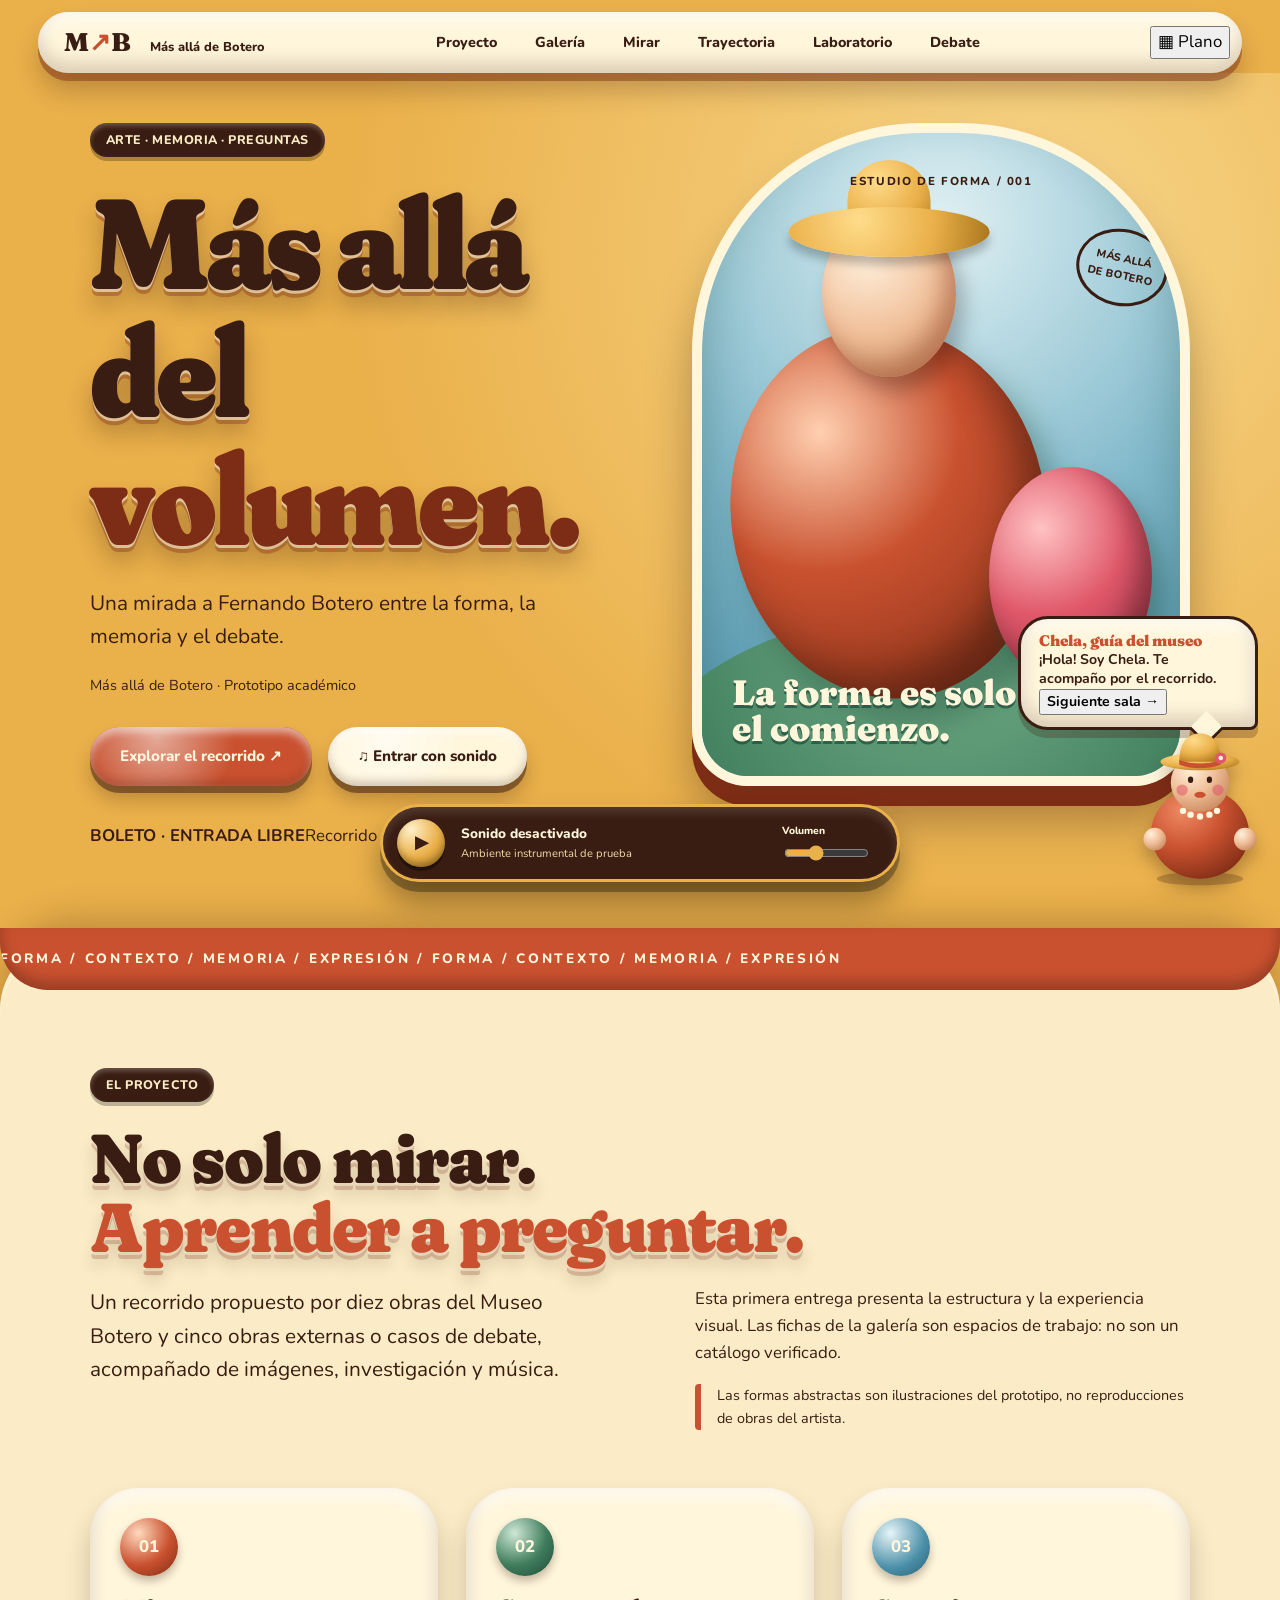
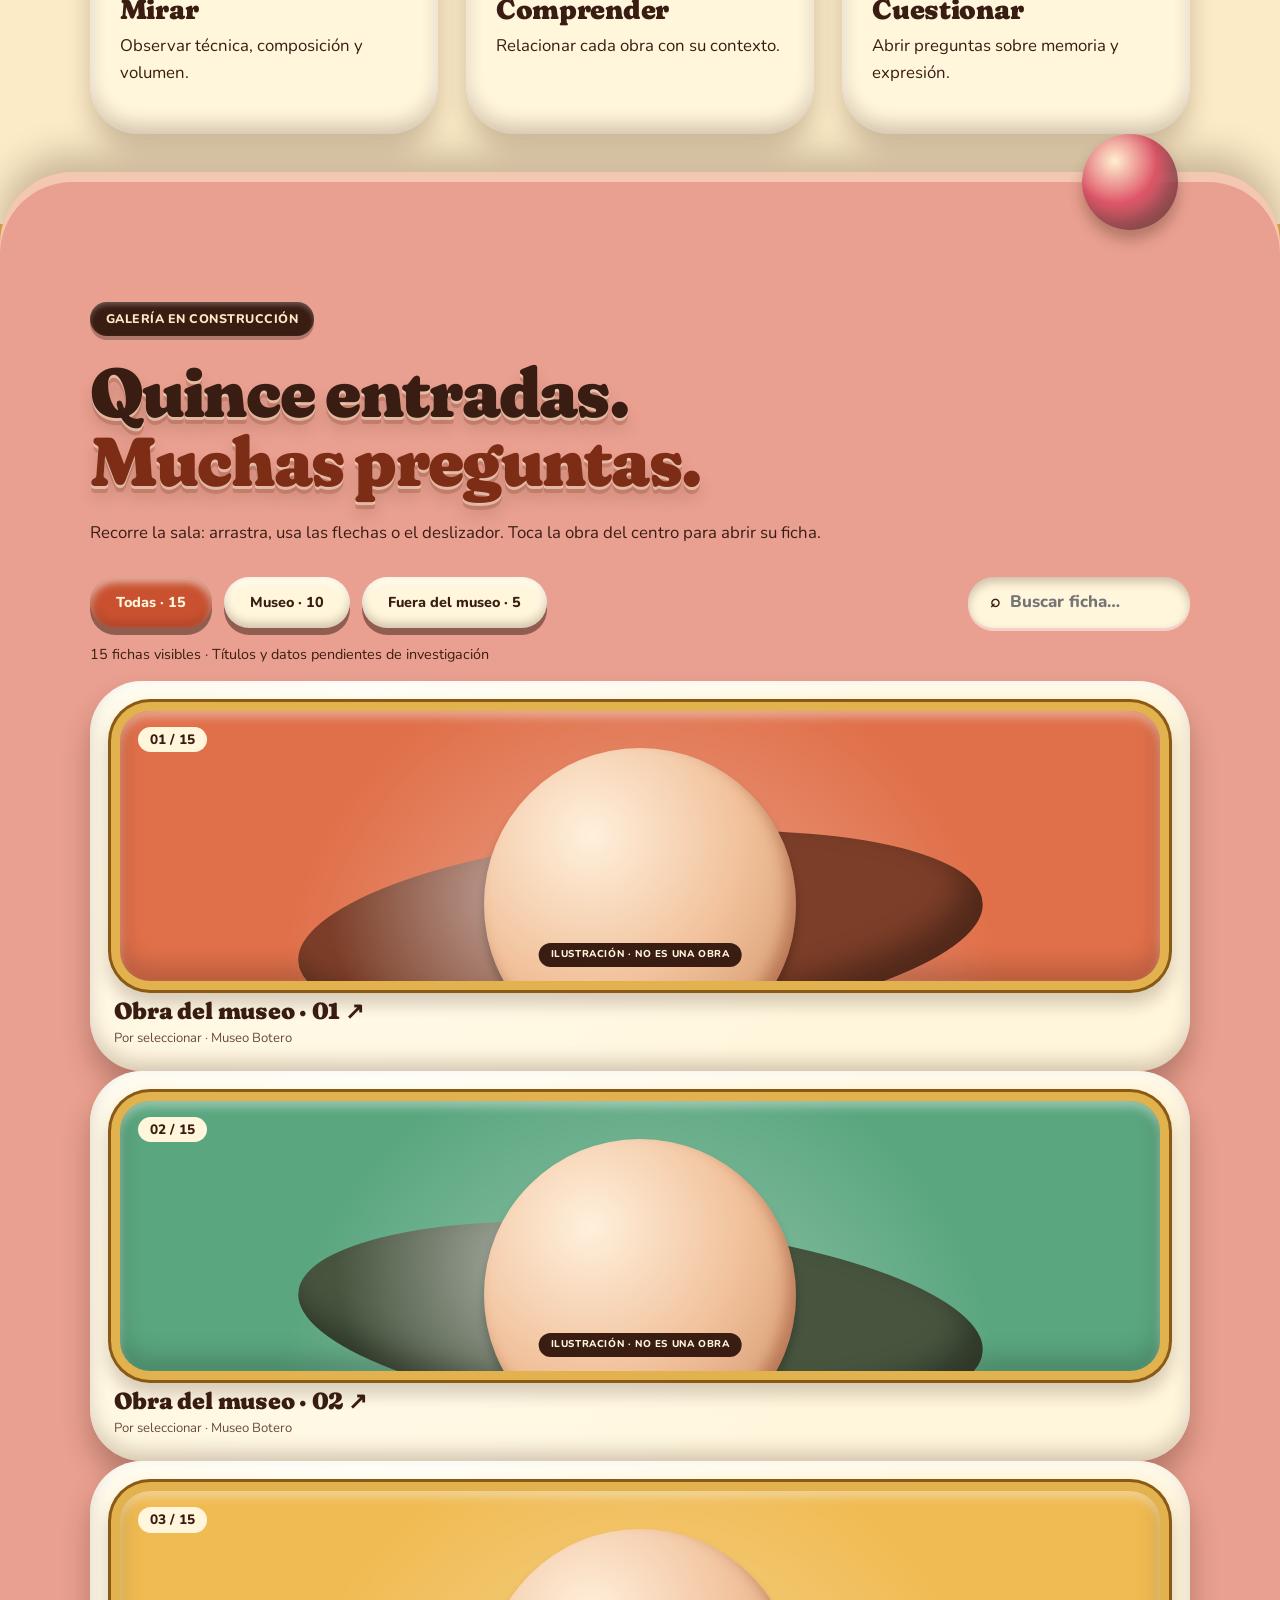
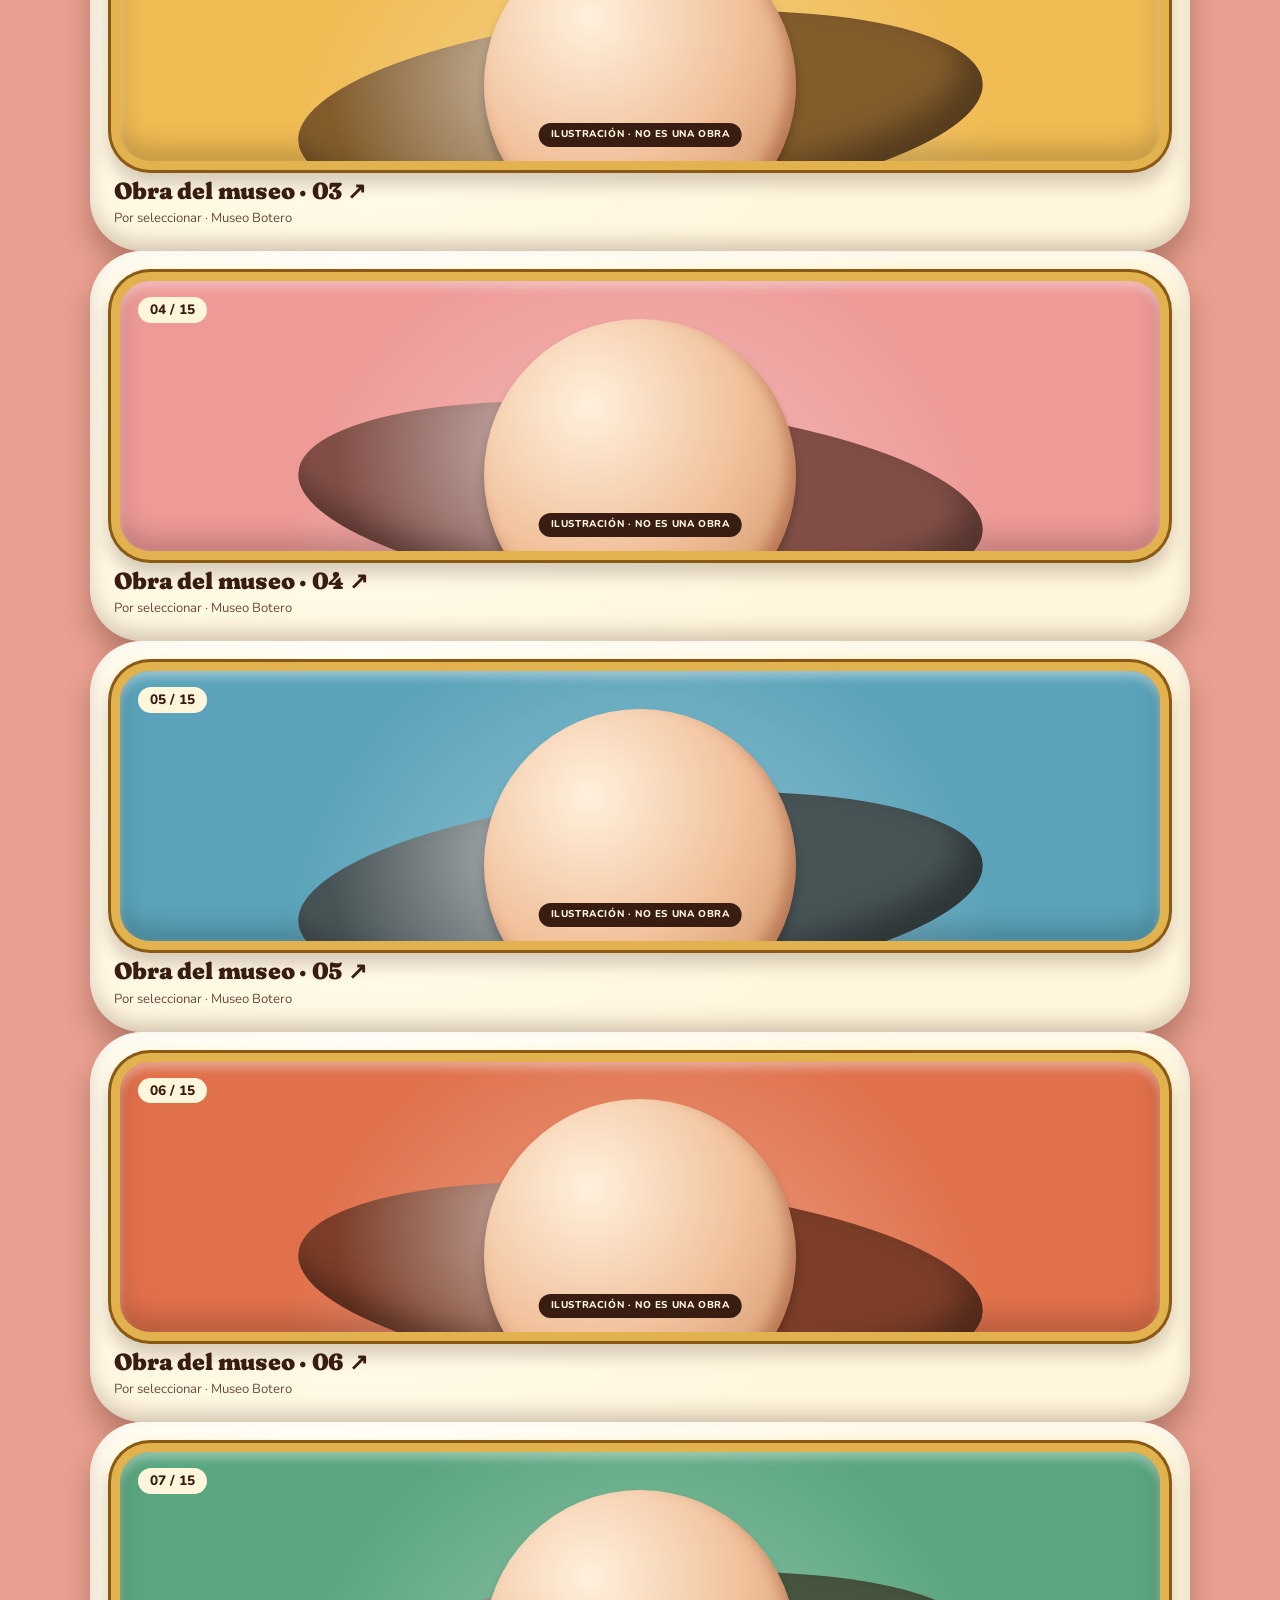
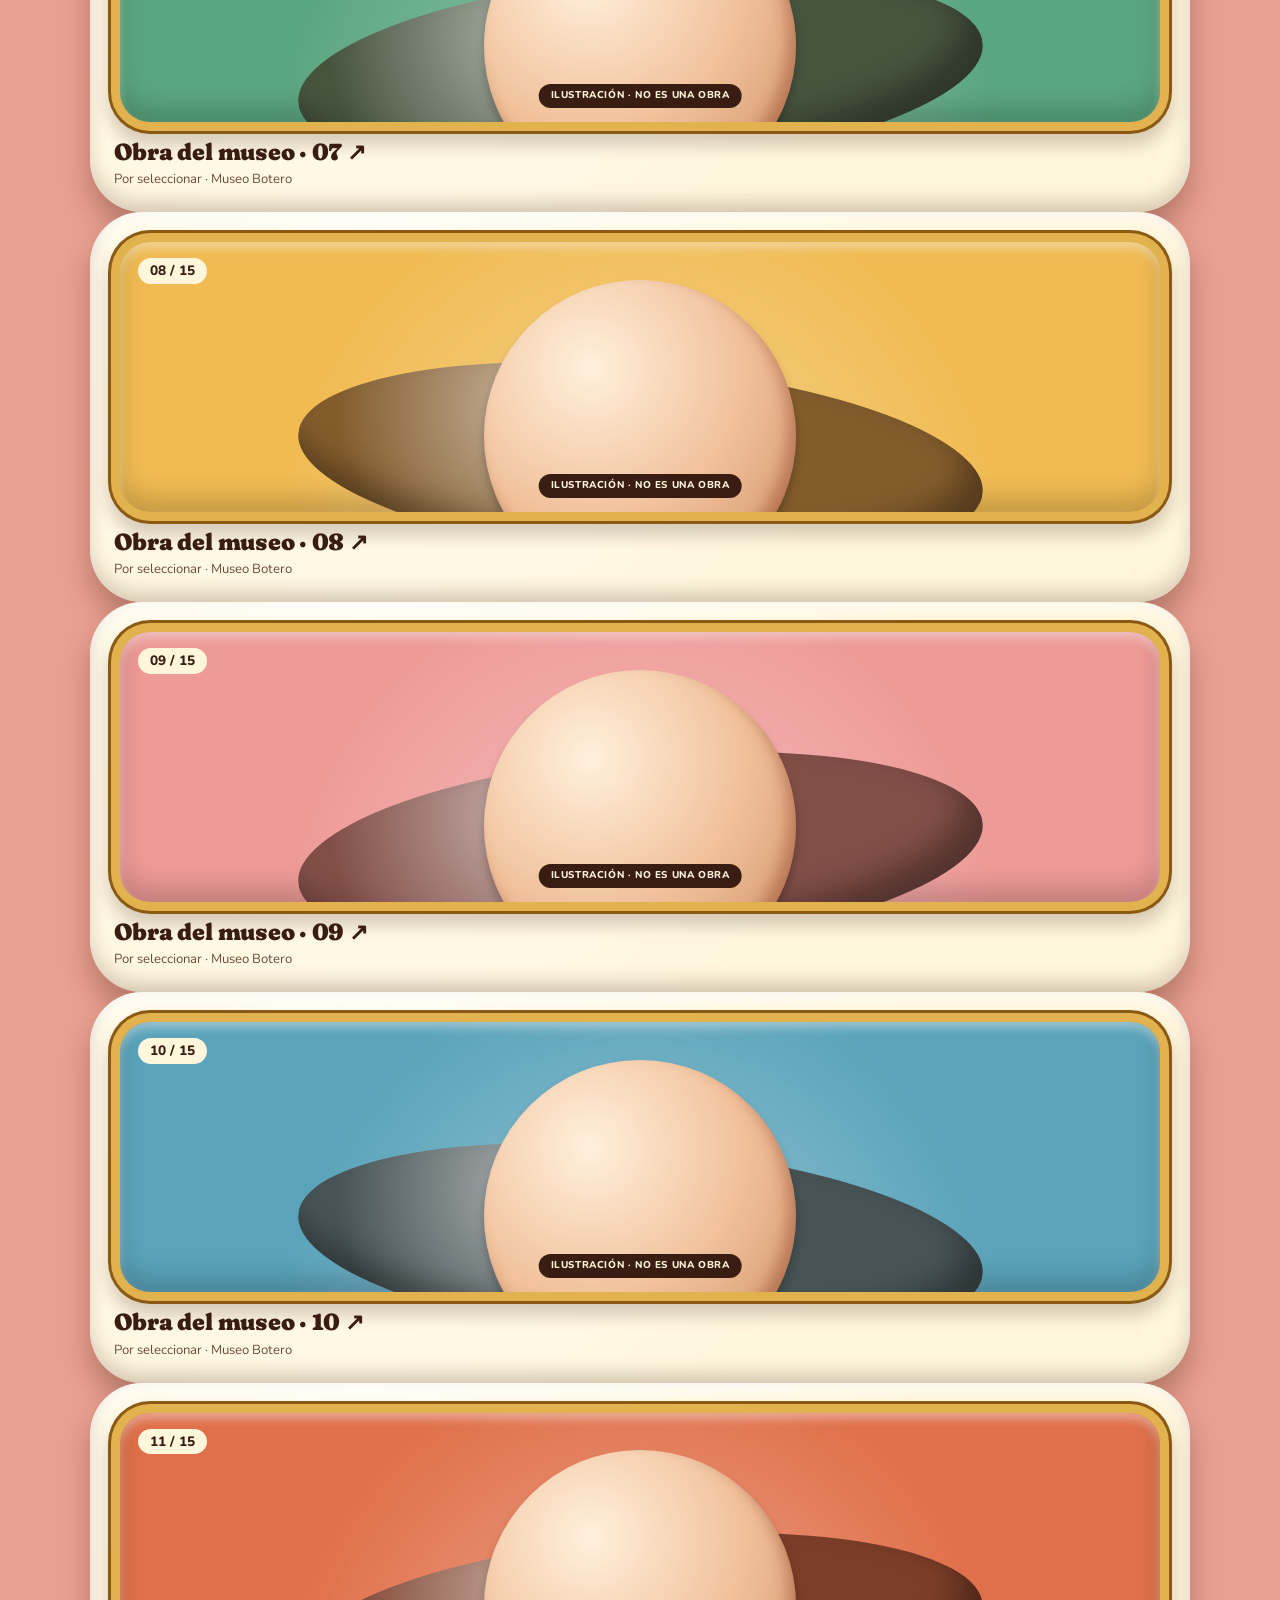
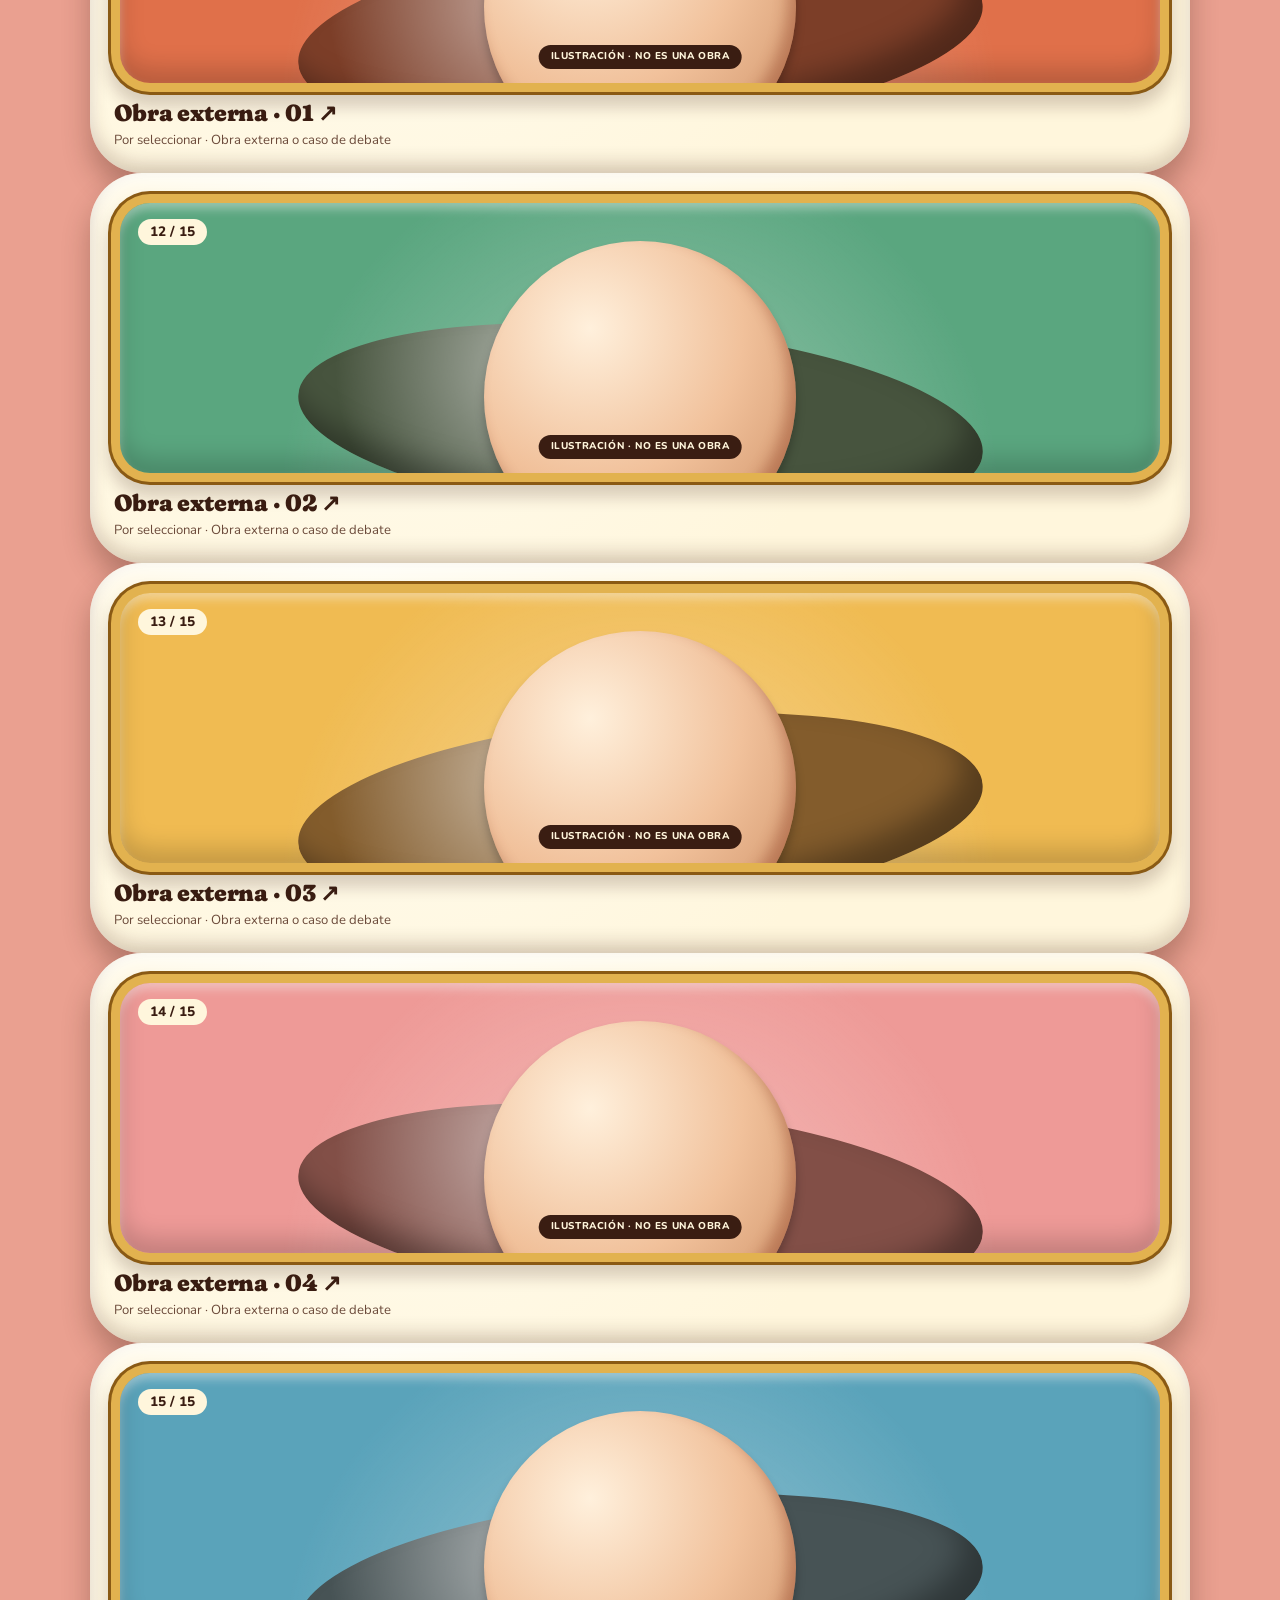
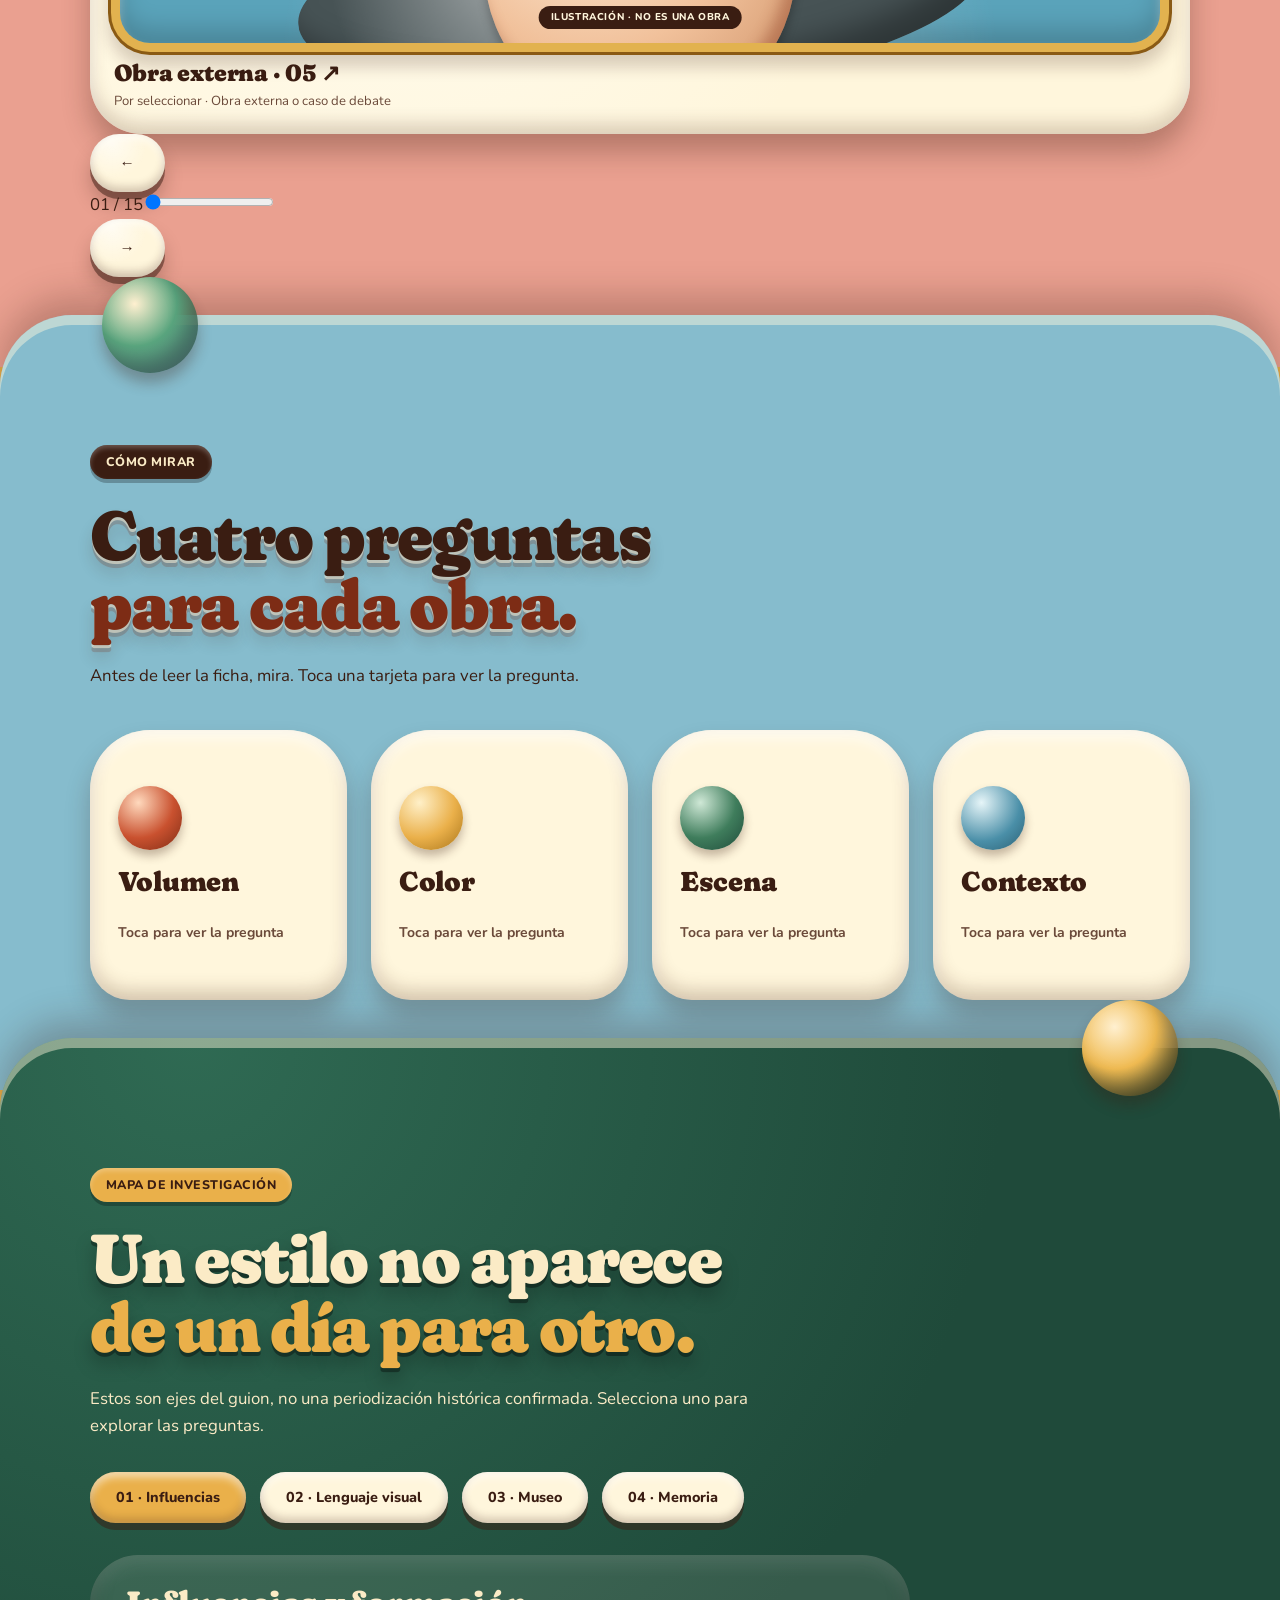
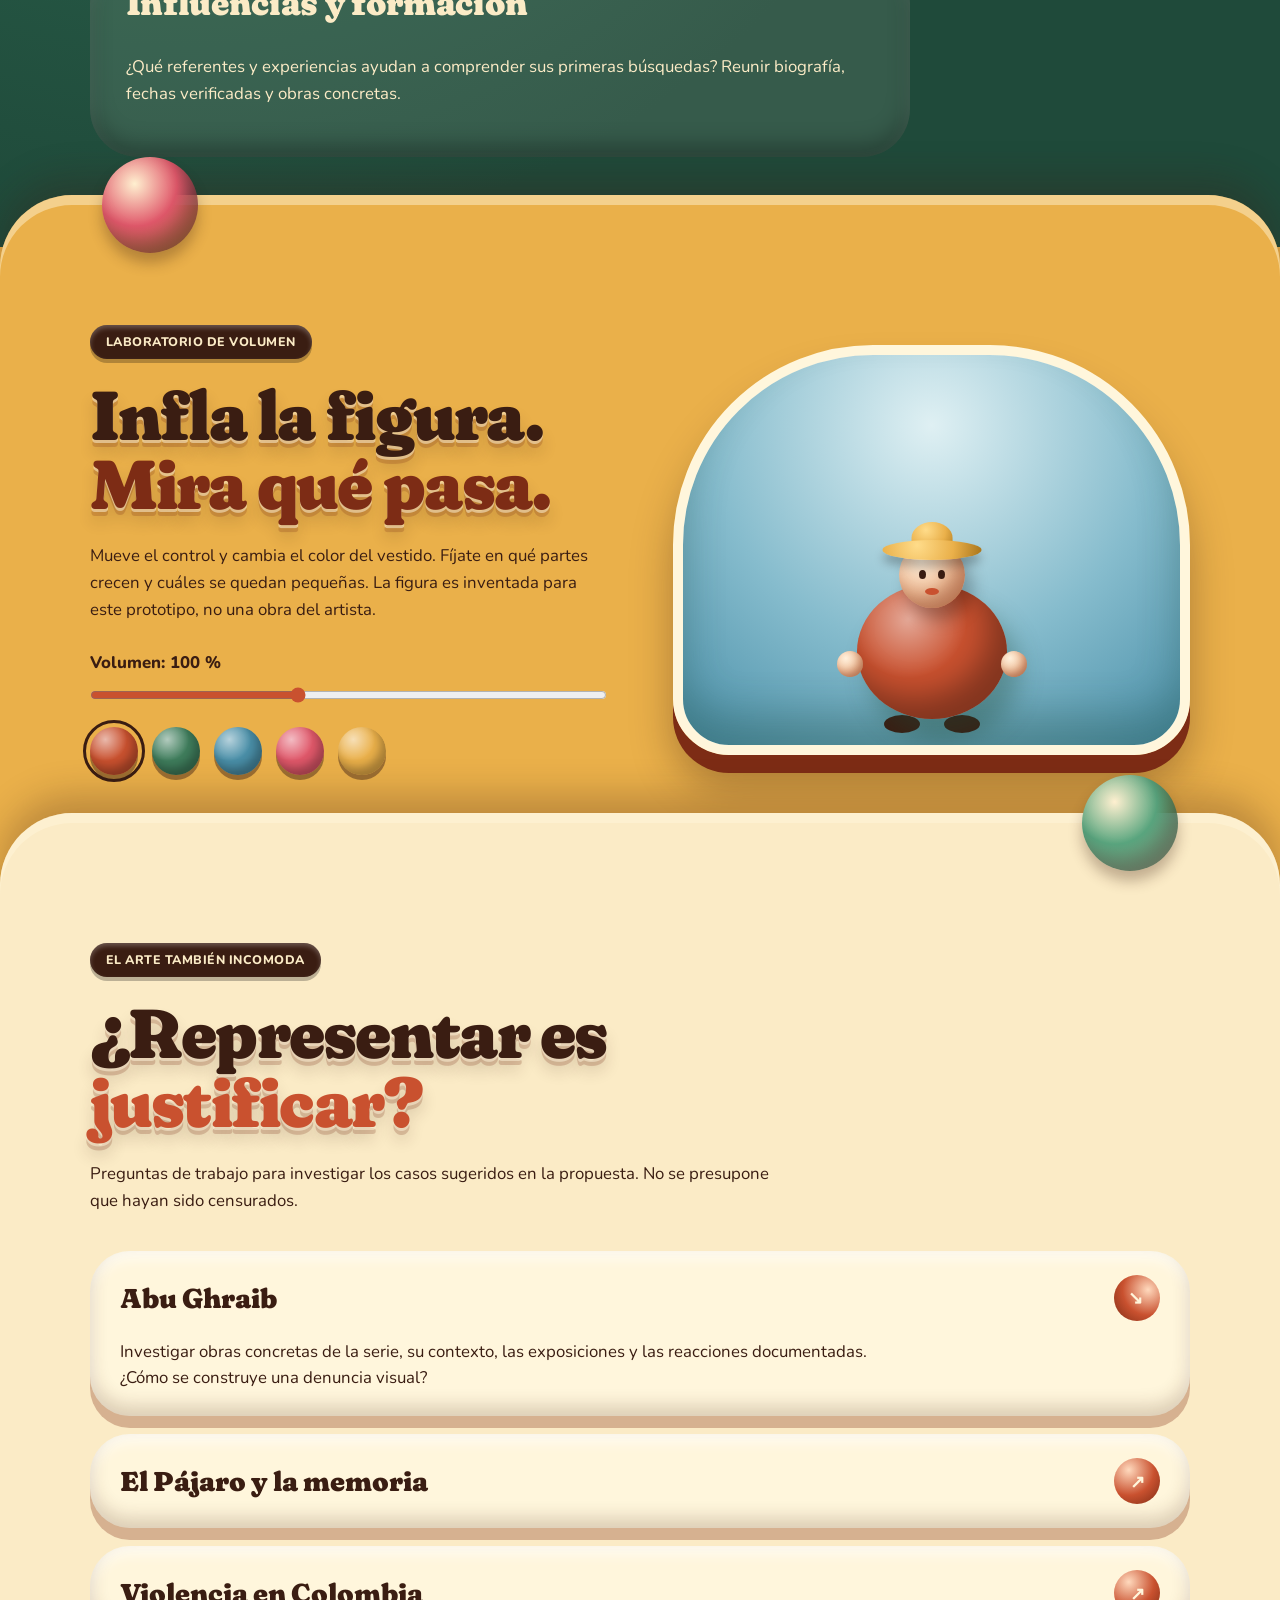
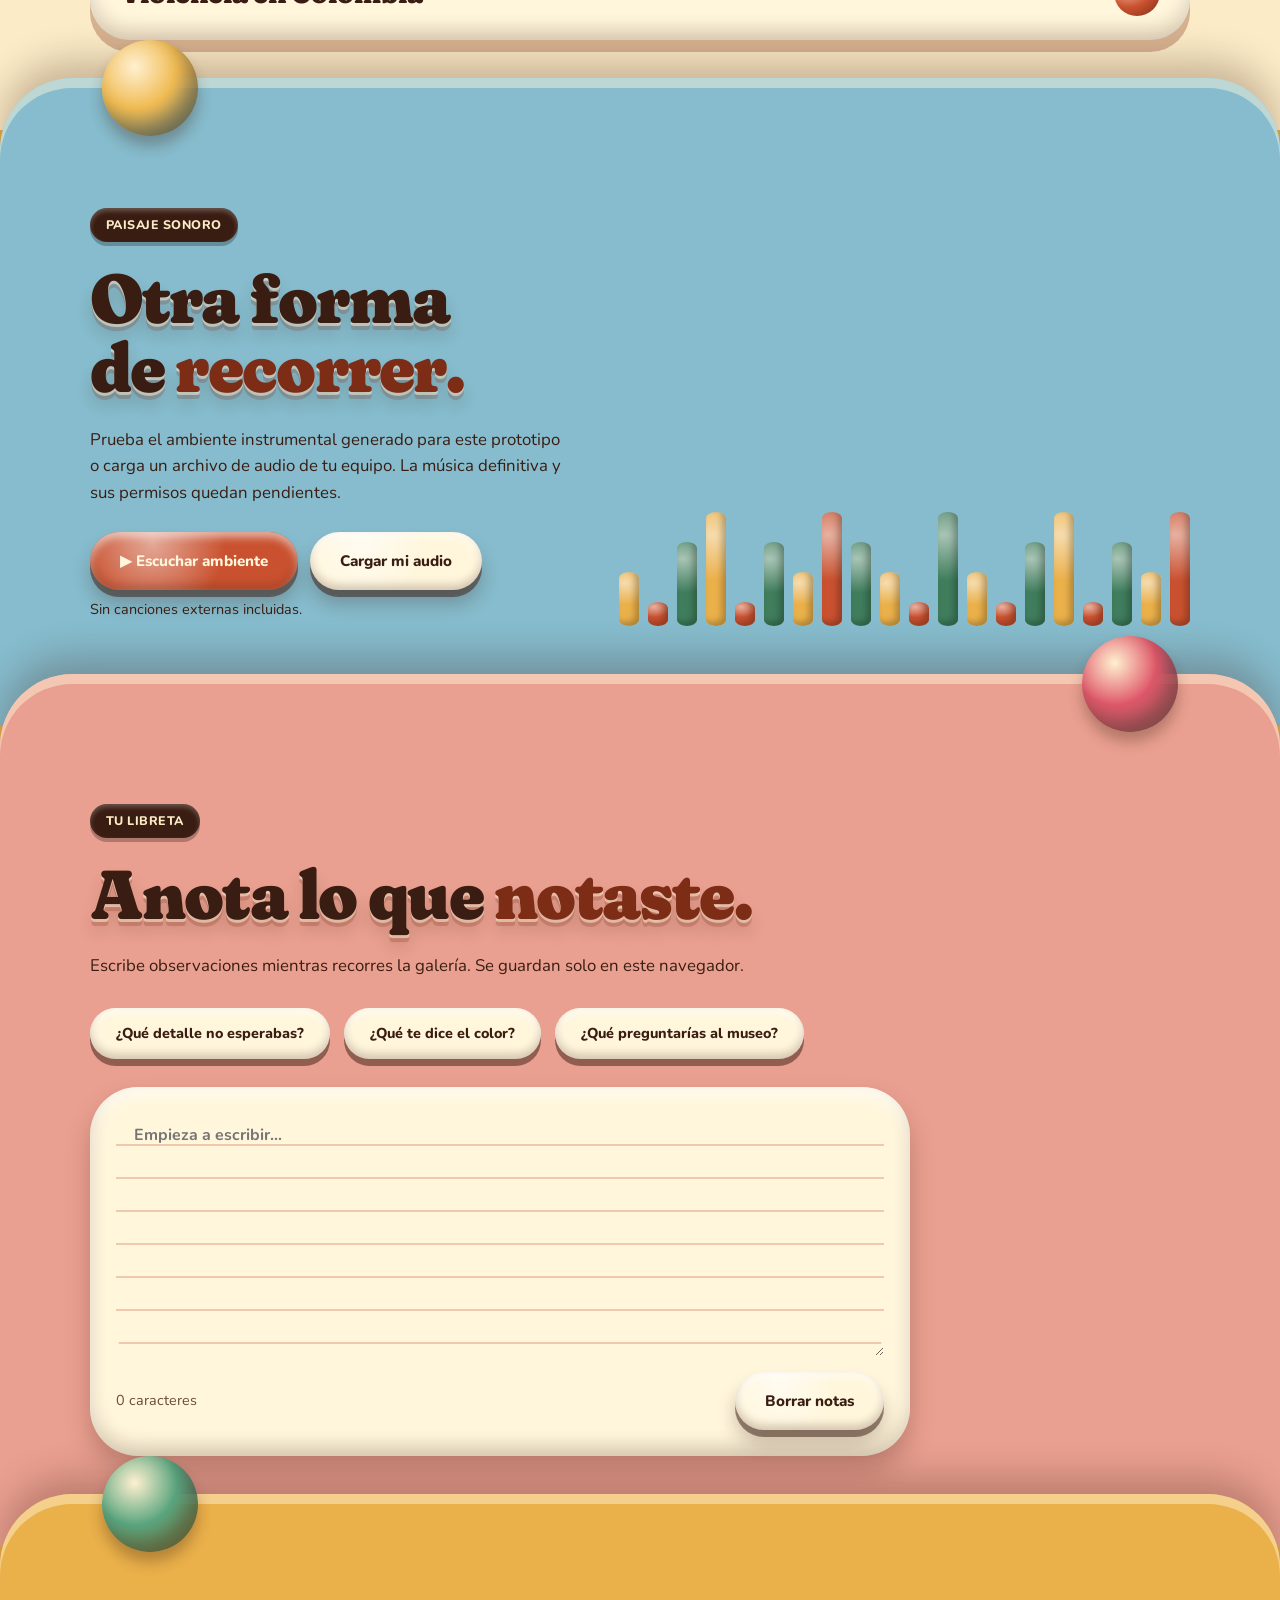
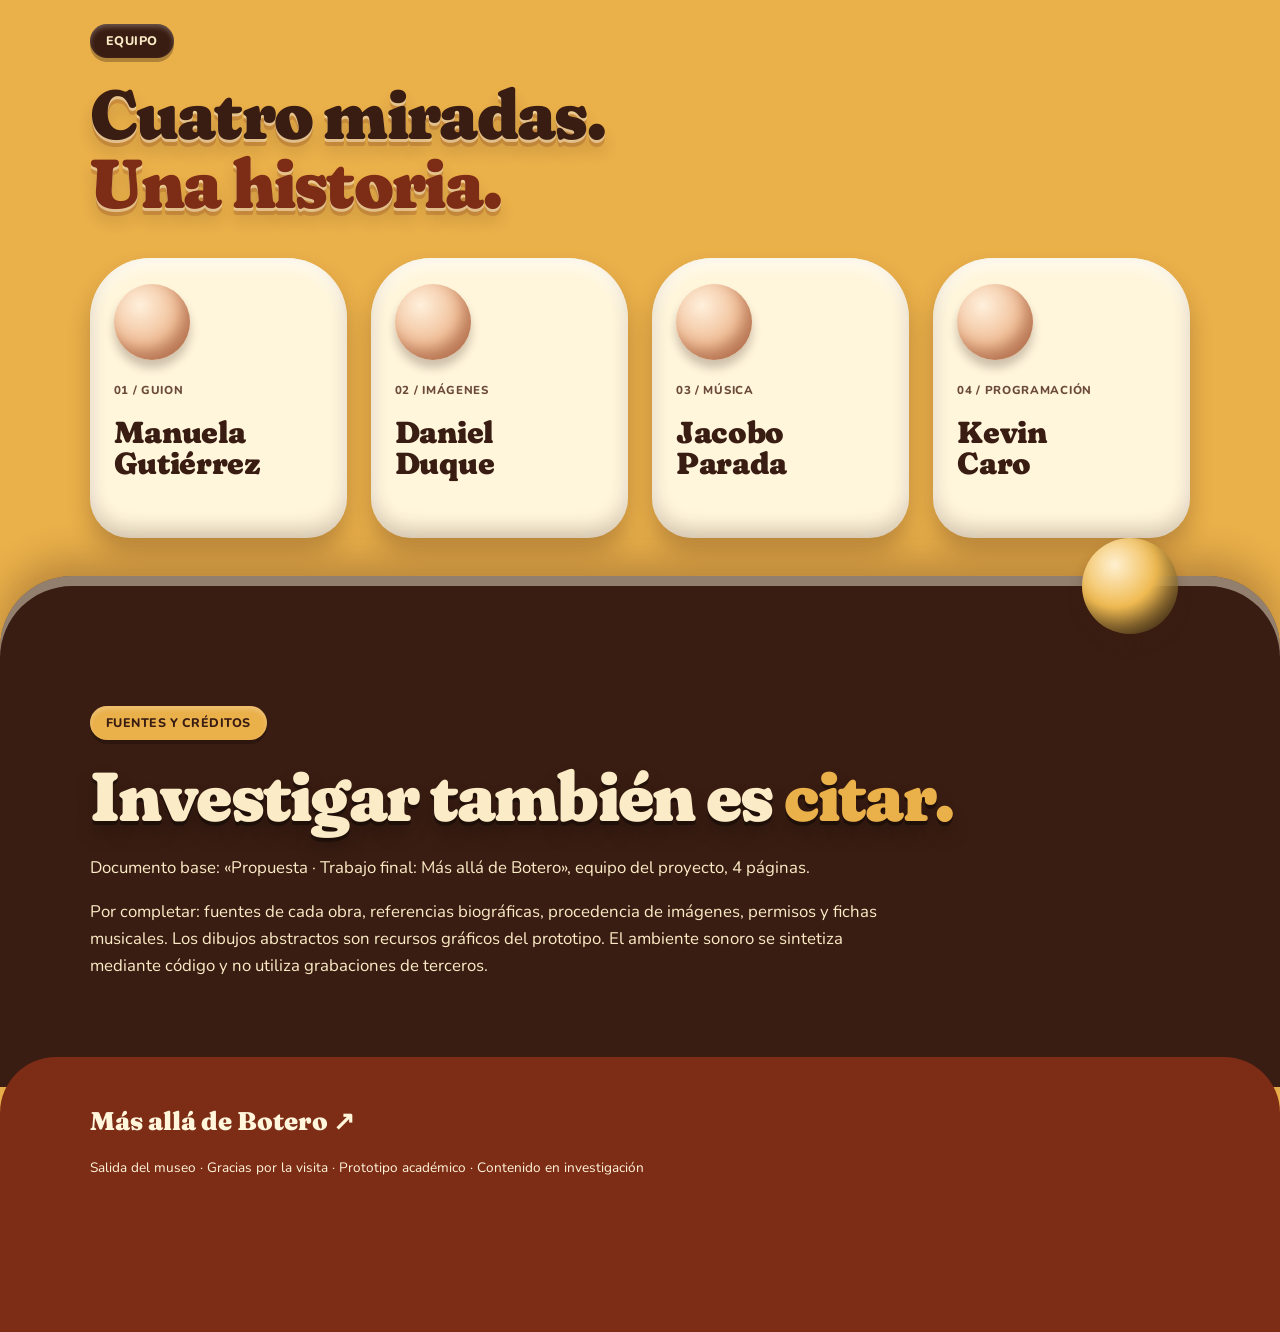
==== commit 07c45cd9: "Update index.html" ====
--- a/index.html
+++ b/index.html
@@ -29,9 +29,10 @@
         ><a href="#mirar">Mirar</a><a href="#trayectoria">Trayectoria</a
         ><a href="#laboratorio">Laboratorio</a><a href="#debate">Debate</a>
       </nav>
+      <button id="plano" type="button" aria-haspopup="dialog">▦ Plano</button>
     </header>
     <main id="contenido">
-      <section class="hero" id="inicio">
+      <section class="hero" id="inicio" data-sala="Entrada">
         <div class="hero-copy">
           <p class="eyebrow">ARTE · MEMORIA · PREGUNTAS</p>
           <h1>Más allá<br />del <em>volumen.</em></h1>
@@ -57,16 +58,20 @@
           ><span class="poster-bottom">La forma es solo<br />el comienzo.</span
           ><span class="sello">MÁS ALLÁ<br />DE BOTERO</span>
         </div>
+        <div class="boleto" aria-hidden="true">
+          <b>BOLETO · ENTRADA LIBRE</b
+          ><span>Recorrido por 10 salas · Más allá de Botero</span>
+        </div>
         <div class="hero-footer">
           <span>15 obras por investigar</span><span>01 recorrido digital</span
-          ><a href="#proyecto">Desliza para descubrir ↓</a>
+          ><a href="#proyecto">Entrar a la Sala 01 →</a>
         </div>
       </section>
       <div class="cinta" aria-hidden="true">
         FORMA / CONTEXTO / MEMORIA / EXPRESIÓN / FORMA / CONTEXTO / MEMORIA /
         EXPRESIÓN
       </div>
-      <section id="proyecto" class="reveal">
+      <section id="proyecto" data-sala="Sala 01 · El proyecto" class="">
         <div class="cabecera">
           <p class="eyebrow">EL PROYECTO</p>
           <h2>No solo mirar.<br /><em>Aprender a preguntar.</em></h2>
@@ -107,12 +112,13 @@
           </article>
         </div>
       </section>
-      <section id="galeria" class="reveal">
+      <section id="galeria" data-sala="Sala 02 · Galería principal" class="">
         <div class="cabecera">
           <p class="eyebrow">GALERÍA EN CONSTRUCCIÓN</p>
           <h2>Quince entradas.<br /><em>Muchas preguntas.</em></h2>
           <p>
-            Explora las fichas para conocer qué falta investigar en cada una.
+            Recorre la sala: arrastra, usa las flechas o el deslizador. Toca la
+            obra del centro para abrir su ficha.
           </p>
         </div>
         <div class="herramientas">
@@ -134,9 +140,45 @@
           /></label>
         </div>
         <p id="resultados" class="muted" aria-live="polite"></p>
-        <div id="obras" class="obras"></div>
-      </section>
-      <section id="mirar" class="reveal">
+        <div class="sala" id="sala">
+          <div
+            id="obras"
+            class="escena"
+            role="group"
+            aria-label="Sala de obras"
+          ></div>
+        </div>
+        <div class="sala-ctl">
+          <button
+            class="btn secundario"
+            id="prev"
+            type="button"
+            aria-label="Obra anterior"
+          >
+            ←
+          </button>
+          <div class="scrub">
+            <output id="contador">01 / 15</output
+            ><input
+              type="range"
+              id="scrub"
+              min="0"
+              max="14"
+              value="0"
+              aria-label="Recorrer obras"
+            />
+          </div>
+          <button
+            class="btn secundario"
+            id="next"
+            type="button"
+            aria-label="Obra siguiente"
+          >
+            →
+          </button>
+        </div>
+      </section>
+      <section id="mirar" data-sala="Sala 03 · Cómo mirar" class="">
         <p class="eyebrow">CÓMO MIRAR</p>
         <h2>Cuatro preguntas<br /><em>para cada obra.</em></h2>
         <p class="ancho">
@@ -180,7 +222,11 @@
           </button>
         </div>
       </section>
-      <section id="trayectoria" class="oscuro reveal">
+      <section
+        id="trayectoria"
+        data-sala="Sala 04 · Trayectoria"
+        class="oscuro"
+      >
         <p class="eyebrow">MAPA DE INVESTIGACIÓN</p>
         <h2>Un estilo no aparece<br /><em>de un día para otro.</em></h2>
         <p>
@@ -197,7 +243,7 @@
         </div>
         <article id="etapaTexto" class="etapa" aria-live="polite"></article>
       </section>
-      <section id="laboratorio" class="reveal">
+      <section id="laboratorio" data-sala="Sala 05 · Laboratorio" class="">
         <div class="lab">
           <div>
             <p class="eyebrow">LABORATORIO DE VOLUMEN</p>
@@ -268,7 +314,7 @@
           </div>
         </div>
       </section>
-      <section id="debate" class="reveal">
+      <section id="debate" data-sala="Sala 06 · El arte incomoda" class="">
         <p class="eyebrow">EL ARTE TAMBIÉN INCOMODA</p>
         <h2>¿Representar es<br /><em>justificar?</em></h2>
         <p class="ancho">
@@ -302,7 +348,7 @@
           </details>
         </div>
       </section>
-      <section id="sonido" class="sonido reveal">
+      <section id="sonido" data-sala="Sala 07 · Sala sonora" class="sonido">
         <div>
           <p class="eyebrow">PAISAJE SONORO</p>
           <h2>Otra forma<br />de <em>recorrer.</em></h2>
@@ -331,7 +377,7 @@
           ><i></i>
         </div>
       </section>
-      <section id="libreta" class="reveal">
+      <section id="libreta" data-sala="Sala 08 · Libreta" class="">
         <p class="eyebrow">TU LIBRETA</p>
         <h2>Anota lo que <em>notaste.</em></h2>
         <p class="ancho">
@@ -370,7 +416,7 @@
           </div>
         </div>
       </section>
-      <section id="equipo" class="reveal">
+      <section id="equipo" data-sala="Sala 09 · Equipo" class="">
         <p class="eyebrow">EQUIPO</p>
         <h2>Cuatro miradas.<br /><em>Una historia.</em></h2>
         <div class="equipo">
@@ -392,7 +438,7 @@
           </article>
         </div>
       </section>
-      <section id="fuentes" class="fuentes reveal">
+      <section id="fuentes" data-sala="Sala 10 · Fuentes" class="fuentes">
         <p class="eyebrow">FUENTES Y CRÉDITOS</p>
         <h2>Investigar también es <em>citar.</em></h2>
         <p>
@@ -409,7 +455,10 @@
     </main>
     <footer>
       <a class="marca" href="#inicio">Más allá de Botero ↗</a>
-      <p>Prototipo académico · Contenido en investigación</p>
+      <p>
+        Salida del museo · Gracias por la visita · Prototipo académico ·
+        Contenido en investigación
+      </p>
     </footer>
     <aside class="player" aria-label="Reproductor de música">
       <button id="play" aria-label="Reproducir ambiente">▶</button>
@@ -429,14 +478,17 @@
     </aside>
     <aside class="guia" aria-label="Guía del recorrido">
       <div class="guia-burbuja" id="guiaTexto">
-        <b>Chela, tu guía</b><span id="guiaMsg"></span>
+        <b>Chela, guía del museo</b><span id="guiaMsg"></span
+        ><button class="guia-sig" id="guiaSig" type="button">
+          Siguiente sala →
+        </button>
       </div>
       <button
         class="guia-btn"
         id="guiaBtn"
         aria-expanded="true"
         aria-controls="guiaTexto"
-        aria-label="Mostrar u ocultar el mensaje de Chela, tu guía"
+        aria-label="Mostrar u ocultar el mensaje de Chela, guía del museo"
       >
         <svg viewBox="0 0 140 170" aria-hidden="true">
           <defs>
@@ -482,6 +534,14 @@
       </button>
     </aside>
     <audio id="audio" loop></audio>
+    <dialog id="mapa">
+      <button id="cerrarMapa" class="cerrar" aria-label="Cerrar plano">
+        ✕
+      </button>
+      <h2>Plano del museo</h2>
+      <p>Estás en: <b id="aqui">Entrada</b>. Toca una sala para ir.</p>
+      <div class="plano" id="planoGrid"></div>
+    </dialog>
     <dialog id="ficha">
       <button id="cerrar" class="cerrar" aria-label="Cerrar ficha">✕</button>
       <div id="fichaContenido"></div>
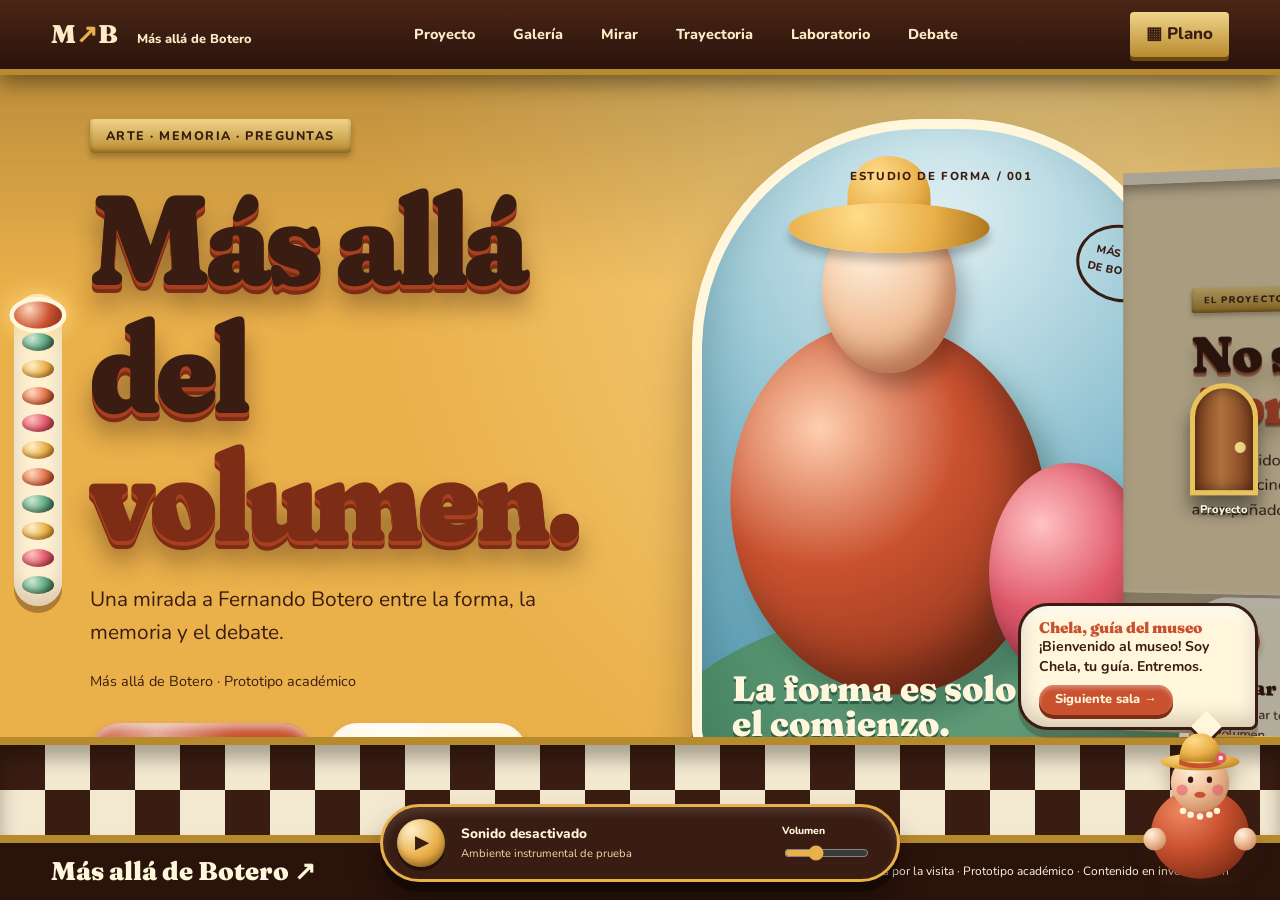
==== commit 661598fc: "Update index.html" ====
--- a/index.html
+++ b/index.html
@@ -61,10 +61,6 @@
         <div class="boleto" aria-hidden="true">
           <b>BOLETO · ENTRADA LIBRE</b
           ><span>Recorrido por 10 salas · Más allá de Botero</span>
-        </div>
-        <div class="hero-footer">
-          <span>15 obras por investigar</span><span>01 recorrido digital</span
-          ><a href="#proyecto">Entrar a la Sala 01 →</a>
         </div>
       </section>
       <div class="cinta" aria-hidden="true">
--- a/estilos.css
+++ b/estilos.css
@@ -1,7 +1,7 @@
 :root {
   --crema: #fbebc6;
   --crema2: #fff6dc;
-  --ocre: #eab04a;
+  --ocre: #eab04a; 
   --terra: #c9512f;
   --terra-d: #7d2c15;
   --rosa: #eaa090;
@@ -1623,6 +1623,822 @@
     padding: 10px 14px;
   }
 }
+/* v3: volumen, sala 3D y navegación */
+h1 {
+  text-shadow:
+    0 2px 0 #a8401f,
+    0 4px 0 #a8401f,
+    0 6px 0 #7d2c15,
+    0 8px 0 #7d2c15,
+    0 20px 26px rgba(58, 29, 18, 0.45);
+}
+h2 {
+  text-shadow:
+    0 2px 0 rgba(168, 64, 31, 0.55),
+    0 4px 0 rgba(125, 44, 21, 0.45),
+    0 6px 0 rgba(125, 44, 21, 0.35),
+    0 16px 18px rgba(58, 29, 18, 0.22);
+}
+main > section:not(.hero) {
+  isolation: isolate;
+}
+main > section:not(.hero):before {
+  content: "";
+  position: absolute;
+  inset: 0;
+  z-index: -1;
+  border-radius: inherit;
+  pointer-events: none;
+  background: radial-gradient(
+    120% 50% at 50% 0,
+    rgba(255, 255, 255, 0.32),
+    transparent 70%
+  );
+}
+.oscuro:before,
+.fuentes:before {
+  opacity: 0.3;
+}
+.o1 {
+  translate: calc(var(--px, 0) * -18px) calc(var(--py, 0) * -12px);
+}
+.o2 {
+  translate: calc(var(--px, 0) * 26px) calc(var(--py, 0) * 16px);
+}
+.o3 {
+  translate: calc(var(--px, 0) * -32px) calc(var(--py, 0) * -20px);
+}
+.tilt {
+  transform: perspective(800px) rotateX(var(--rx, 0deg))
+    rotateY(var(--ry, 0deg));
+  transition: transform 0.25s ease-out;
+}
+header {
+  transition: transform 0.45s cubic-bezier(0.3, 1.3, 0.5, 1);
+}
+header.oculto {
+  transform: translateY(calc(-100% - 30px));
+}
+nav a.actual {
+  background: var(--terra);
+  color: var(--crema2);
+}
+.rail {
+  position: fixed;
+  right: 14px;
+  top: 40%;
+  transform: translateY(-50%);
+  z-index: 34;
+  display: flex;
+  flex-direction: column;
+  gap: 11px;
+  padding: 14px 9px;
+  background: rgba(255, 246, 220, 0.92);
+  border-radius: 999px;
+  box-shadow:
+    var(--inflado),
+    0 7px 0 rgba(58, 29, 18, 0.35);
+}
+.rail a {
+  position: relative;
+  display: block;
+  width: 14px;
+  height: 14px;
+  border-radius: 50%;
+  background: radial-gradient(circle at 32% 28%, #fff, #c9a77a);
+  box-shadow: inset -2px -3px 4px rgba(58, 29, 18, 0.35);
+  transition: transform 0.3s cubic-bezier(0.34, 1.56, 0.64, 1);
+}
+.rail a.actual {
+  transform: scale(1.55);
+  background: radial-gradient(
+    circle at 32% 28%,
+    #ffd9bd,
+    var(--terra) 55%,
+    var(--terra-d)
+  );
+}
+.rail a span {
+  position: absolute;
+  right: 170%;
+  top: 50%;
+  transform: translateY(-50%);
+  white-space: nowrap;
+  background: var(--cafe);
+  color: var(--crema2);
+  font-size: 0.78rem;
+  font-weight: 800;
+  padding: 4px 12px;
+  border-radius: 999px;
+  opacity: 0;
+  pointer-events: none;
+  transition: opacity 0.2s;
+}
+.rail a:hover span,
+.rail a:focus-visible span {
+  opacity: 1;
+}
+.guia-sig {
+  display: block;
+  margin-top: 8px;
+  border: 0;
+  border-radius: 999px;
+  background: var(--terra);
+  color: var(--crema2);
+  font-weight: 800;
+  font-size: 0.8rem;
+  padding: 6px 16px;
+  box-shadow:
+    inset 0 3px 4px rgba(255, 255, 255, 0.35),
+    0 4px 0 var(--terra-d);
+}
+.sala {
+  position: relative;
+  margin-top: 22px;
+  height: 570px;
+  border-radius: 64px;
+  overflow: hidden;
+  perspective: 1500px;
+  touch-action: pan-y;
+  user-select: none;
+  background:
+    radial-gradient(
+      ellipse 55% 75% at 50% 0,
+      rgba(255, 226, 150, 0.6),
+      transparent 72%
+    ),
+    linear-gradient(#4a2616, #2a130b);
+  box-shadow:
+    inset 0 14px 30px rgba(0, 0, 0, 0.5),
+    0 18px 0 var(--terra-d),
+    0 34px 40px rgba(58, 29, 18, 0.35);
+}
+.sala:after {
+  content: "";
+  position: absolute;
+  left: 0;
+  right: 0;
+  bottom: 0;
+  height: 84px;
+  background:
+    linear-gradient(rgba(0, 0, 0, 0), rgba(0, 0, 0, 0.5)),
+    linear-gradient(#8a5230, #4a2412);
+  border-top: 4px solid #c08a4e;
+  pointer-events: none;
+}
+.escena {
+  position: absolute;
+  inset: 0;
+  transform-style: preserve-3d;
+}
+.sala .obra {
+  position: absolute;
+  left: 50%;
+  top: 42px;
+  width: min(330px, 68vw);
+  padding: 14px 14px 18px;
+  border-radius: 36px;
+  cursor: pointer;
+  transform: translateX(calc(-50% + var(--o, 0) * 58%))
+    translateZ(calc(var(--a, 0) * -150px)) rotateY(calc(var(--o, 0) * -30deg))
+    scale(calc(1.06 - var(--a, 0) * 0.06));
+  filter: brightness(calc(1 - var(--a, 0) * 0.22));
+  transition:
+    transform 0.7s cubic-bezier(0.3, 1.3, 0.5, 1),
+    opacity 0.5s,
+    filter 0.5s,
+    translate 0.3s;
+}
+.sala .obra:hover {
+  translate: 0 -10px;
+}
+.sala .obra.lejos {
+  opacity: 0;
+  pointer-events: none;
+}
+.sala .obra.centro {
+  box-shadow:
+    var(--inflado),
+    0 0 90px 12px rgba(255, 214, 120, 0.5),
+    0 30px 40px rgba(0, 0, 0, 0.5);
+}
+.sala .miniatura {
+  height: 300px;
+  background:
+    linear-gradient(transparent 72%, rgba(58, 29, 18, 0.3) 72%),
+    radial-gradient(
+      circle at 50% 110%,
+      rgba(255, 255, 255, 0.4),
+      transparent 60%
+    ),
+    var(--c);
+}
+.fruta {
+  display: none;
+}
+.miniatura .fruta {
+  display: block;
+  position: absolute;
+  z-index: 2;
+  right: 11%;
+  bottom: 46px;
+  width: 46px;
+  aspect-ratio: 1;
+  border-radius: 50%;
+  background: radial-gradient(
+    circle at 34% 28%,
+    #fff0d0,
+    var(--f) 50%,
+    rgba(0, 0, 0, 0.4)
+  );
+  box-shadow: 0 8px 8px rgba(0, 0, 0, 0.25);
+}
+.sala-ctl {
+  display: flex;
+  align-items: center;
+  gap: 18px;
+  margin-top: 44px;
+}
+.sala-ctl .btn {
+  padding: 14px 26px;
+  font-size: 1.2rem;
+}
+.scrub {
+  flex: 1;
+  display: grid;
+  gap: 6px;
+  text-align: center;
+  font-weight: 800;
+}
+#scrub {
+  width: 100%;
+  accent-color: var(--terra);
+}
+.ficha-cuadro {
+  margin-bottom: 22px;
+}
+.ficha-cuadro .miniatura {
+  height: 240px;
+  margin: 10px 10px 16px;
+}
+.ficha-nav {
+  display: flex;
+  justify-content: space-between;
+  gap: 12px;
+  margin-top: 26px;
+}
+@media (max-width: 1000px) {
+  .rail {
+    display: none;
+  }
+}
+@media (max-width: 650px) {
+  .sala {
+    height: 520px;
+    border-radius: 44px;
+  }
+  .sala .miniatura {
+    height: 260px;
+  }
+  .sala-ctl {
+    gap: 10px;
+  }
+  .sala-ctl .btn {
+    padding: 12px 20px;
+  }
+}
+/* v4: museo */
+:root {
+  --bronce: linear-gradient(#f0d58a, #b88a2e);
+}
+header {
+  top: 0;
+  margin: 0;
+  border-radius: 0;
+  padding: 12px 4%;
+  background: linear-gradient(#4a2616, #2a130b);
+  color: var(--crema);
+  box-shadow:
+    0 6px 0 #b88a2e,
+    0 14px 20px rgba(0, 0, 0, 0.4);
+}
+.marca span {
+  color: var(--ocre);
+}
+nav a {
+  color: var(--crema);
+  border-radius: 4px;
+}
+nav a:hover {
+  color: var(--cafe);
+}
+nav a.actual {
+  color: var(--crema2);
+}
+#plano {
+  border: 0;
+  border-radius: 4px;
+  padding: 9px 16px;
+  margin-left: 10px;
+  font-weight: 800;
+  background: var(--bronce);
+  color: var(--cafe);
+  box-shadow: 0 4px 0 #6b4a14;
+}
+.rail {
+  display: none;
+}
+main > section[data-sala]:not(.hero) {
+  margin-top: 0;
+  border-radius: 0;
+  padding: 160px 7% 170px;
+  box-shadow:
+    inset 0 16px 0 #f3e8d0,
+    inset 0 30px 18px -8px rgba(0, 0, 0, 0.4);
+}
+.cinta {
+  border-radius: 0;
+  background: var(--bronce);
+  color: var(--cafe);
+  box-shadow: inset 0 -6px 10px rgba(0, 0, 0, 0.25);
+}
+#proyecto,
+#galeria,
+#mirar,
+#trayectoria,
+#laboratorio,
+#debate,
+#sonido,
+#libreta,
+#equipo,
+#fuentes {
+  background:
+    linear-gradient(
+      to top,
+      transparent 70px,
+      rgba(0, 0, 0, 0.22) 70px,
+      rgba(0, 0, 0, 0.22) 190px,
+      rgba(255, 255, 255, 0.2) 190px,
+      rgba(255, 255, 255, 0.2) 194px,
+      transparent 194px
+    ),
+    var(--pared);
+}
+#proyecto,
+#libreta {
+  --pared: #f1dfb6;
+}
+#galeria {
+  --pared: #2b5a49;
+}
+#mirar {
+  --pared: #8fc1d1;
+}
+#trayectoria {
+  --pared: #6e2a1a;
+}
+#laboratorio {
+  --pared: #e3b04f;
+}
+#debate {
+  --pared: #efb7a6;
+  --em: var(--terra-d);
+}
+#sonido {
+  --pared: #28485c;
+}
+#equipo {
+  --pared: #d98c6a;
+}
+#fuentes {
+  --pared: #3a1d12;
+}
+#galeria,
+#sonido {
+  color: var(--crema);
+  --em: var(--ocre);
+}
+#resultados,
+#sonido .muted {
+  color: var(--crema);
+}
+#galeria h2,
+#sonido h2 {
+  text-shadow:
+    0 3px 0 rgba(0, 0, 0, 0.45),
+    0 12px 18px rgba(0, 0, 0, 0.35);
+}
+main > section[data-sala]:not(.hero):before {
+  content: attr(data-sala);
+  inset: auto;
+  top: 0;
+  left: 50%;
+  transform: translateX(-50%);
+  width: auto;
+  height: auto;
+  z-index: 3;
+  opacity: 1;
+  padding: 16px 40px 12px;
+  background: var(--bronce);
+  color: var(--cafe);
+  font: 800 0.8rem var(--cuerpo);
+  letter-spacing: 0.2em;
+  text-transform: uppercase;
+  border-radius: 0 0 30px 30px;
+  box-shadow:
+    inset 0 -4px 6px rgba(0, 0, 0, 0.25),
+    0 10px 14px rgba(0, 0, 0, 0.4);
+  white-space: nowrap;
+}
+main > section[data-sala]:not(.hero):after {
+  content: "";
+  top: auto;
+  bottom: 0;
+  left: 0;
+  right: 0;
+  width: auto;
+  aspect-ratio: auto;
+  height: 70px;
+  border-radius: 0;
+  z-index: 1;
+  background:
+    repeating-linear-gradient(
+      90deg,
+      rgba(0, 0, 0, 0.2) 0 2px,
+      transparent 2px 76px
+    ),
+    linear-gradient(#b0703d, #5a2f17);
+  border-top: 7px solid #efe3c6;
+  box-shadow: inset 0 14px 16px rgba(0, 0, 0, 0.3);
+}
+.hero {
+  position: relative;
+  padding-bottom: 150px;
+  background:
+    linear-gradient(rgba(0, 0, 0, 0.2), transparent 220px),
+    radial-gradient(circle at 80% 20%, #f7d588, transparent 55%), var(--ocre);
+}
+.hero:after {
+  content: "";
+  position: absolute;
+  left: 0;
+  right: 0;
+  bottom: 0;
+  height: 90px;
+  background: conic-gradient(
+      #f3e8d0 25%,
+      #3a1d12 0 50%,
+      #f3e8d0 0 75%,
+      #3a1d12 0
+    )
+    0 0/90px 90px;
+  border-top: 8px solid #b88a2e;
+  box-shadow: inset 0 14px 18px rgba(0, 0, 0, 0.3);
+}
+.eyebrow {
+  border-radius: 4px;
+  background: var(--bronce);
+  color: var(--cafe);
+  letter-spacing: 0.12em;
+  text-transform: uppercase;
+  box-shadow:
+    inset 0 -3px 4px rgba(0, 0, 0, 0.25),
+    0 4px 6px rgba(0, 0, 0, 0.25);
+}
+.oscuro .eyebrow,
+.fuentes .eyebrow {
+  background: var(--bronce);
+}
+.boleto {
+  display: inline-grid;
+  gap: 2px;
+  margin-top: 32px;
+  padding: 14px 28px;
+  background: var(--crema2);
+  color: var(--cafe);
+  transform: rotate(-3deg);
+  font-size: 0.8rem;
+  border-left: 5px dotted var(--terra);
+  border-right: 5px dotted var(--terra);
+  box-shadow: 0 10px 16px rgba(58, 29, 18, 0.35);
+}
+.sala {
+  height: 590px;
+  border-radius: 0;
+  overflow: hidden;
+  box-shadow: none;
+  background: radial-gradient(
+    ellipse 50% 60% at 50% 0,
+    rgba(255, 226, 150, 0.38),
+    transparent 70%
+  );
+}
+.sala:after {
+  height: 84px;
+  background:
+    repeating-linear-gradient(
+      90deg,
+      rgba(0, 0, 0, 0.2) 0 2px,
+      transparent 2px 76px
+    ),
+    linear-gradient(#b0703d, #4a2412);
+  border-top: 7px solid #efe3c6;
+}
+.sala .obra {
+  background: none;
+  box-shadow: none;
+  padding: 0;
+  border-radius: 0;
+}
+.sala .obra.centro {
+  box-shadow: none;
+}
+.sala .obra.centro:before {
+  content: "";
+  position: absolute;
+  z-index: -1;
+  left: -35%;
+  right: -35%;
+  top: -42px;
+  height: 130%;
+  background: linear-gradient(rgba(255, 230, 160, 0.4), transparent 85%);
+  clip-path: polygon(38% 0, 62% 0, 100% 100%, 0 100%);
+  pointer-events: none;
+}
+.sala .miniatura {
+  box-shadow:
+    0 0 0 10px #e8c25a,
+    0 0 0 14px #8a5a14,
+    0 24px 28px rgba(0, 0, 0, 0.5),
+    inset 0 -14px 24px rgba(0, 0, 0, 0.18);
+}
+.sala .obra h3 {
+  background: #f5ecd6;
+  color: var(--cafe);
+  margin: 22px 0 0;
+  padding: 10px 14px 2px;
+  border-radius: 6px 6px 0 0;
+  font-size: 1.05rem;
+}
+.sala .obra p {
+  background: #f5ecd6;
+  color: var(--muted);
+  margin: 0;
+  padding: 0 14px 10px;
+  border-radius: 0 0 6px 6px;
+}
+.equipo article {
+  border-radius: 6px;
+  margin: 10px;
+  box-shadow:
+    0 0 0 8px #e2b24f,
+    0 0 0 11px #8a5a14,
+    0 18px 24px rgba(0, 0, 0, 0.35);
+}
+.plano {
+  display: grid;
+  grid-template-columns: repeat(4, 1fr);
+  gap: 8px;
+  padding: 14px;
+  margin-top: 18px;
+  background: #efe1c1;
+  border: 4px solid var(--cafe);
+  border-radius: 6px;
+}
+.cuarto {
+  position: relative;
+  display: block;
+  padding: 14px 10px;
+  border: 3px solid var(--cafe);
+  background: var(--crema2);
+  text-decoration: none;
+  font-weight: 800;
+  font-size: 0.9rem;
+  line-height: 1.2;
+}
+.cuarto small {
+  display: block;
+  font-size: 0.65rem;
+  letter-spacing: 0.1em;
+  text-transform: uppercase;
+  color: var(--muted);
+}
+.cuarto:hover {
+  background: var(--ocre);
+}
+.cuarto.actual {
+  background: var(--terra);
+  color: var(--crema2);
+}
+.cuarto.actual small {
+  color: var(--crema2);
+}
+.cuarto.actual:after {
+  content: "● estás aquí";
+  display: block;
+  font-size: 0.65rem;
+  margin-top: 4px;
+}
+.cuarto.c0 {
+  grid-column: 1/-1;
+}
+.cuarto.c2 {
+  grid-column: span 2;
+}
+footer {
+  margin-top: 0;
+  border-radius: 0;
+  border-top: 8px solid #b88a2e;
+  background: #2a130b;
+}
+@media (max-width: 650px) {
+  main > section[data-sala]:not(.hero) {
+    padding: 140px 6% 150px;
+  }
+  main > section[data-sala]:not(.hero):before {
+    padding: 12px 22px 10px;
+    font-size: 0.68rem;
+  }
+  nav a {
+    color: var(--cafe);
+  }
+  .plano {
+    grid-template-columns: repeat(2, 1fr);
+  }
+  .cuarto.c2 {
+    grid-column: 1/-1;
+  }
+  .sala {
+    height: 540px;
+  }
+}
+/* v5: recorrido por salas */
+html,
+body {
+  height: 100%;
+  overflow: hidden;
+}
+body {
+  display: flex;
+  flex-direction: column;
+  height: 100dvh;
+}
+header {
+  flex: none;
+  position: relative;
+}
+main {
+  position: relative;
+  flex: 1;
+  min-height: 0;
+  overflow: hidden;
+  perspective: 1800px;
+  background: #2a130b;
+}
+main > section[data-sala] {
+  position: absolute;
+  inset: 0;
+  margin: 0;
+  overflow-y: auto;
+  overflow-x: hidden;
+  scrollbar-width: thin;
+  scrollbar-color: #b88a2e transparent;
+  transform: translateX(calc(var(--d, 0) * 100%))
+    translateZ(calc(var(--ad, 0) * -500px)) rotateY(calc(var(--d, 0) * -16deg));
+  transform-origin: 50% 50%;
+  filter: brightness(calc(1 - var(--ad, 0) * 0.3));
+  transition:
+    transform 0.95s cubic-bezier(0.65, 0, 0.25, 1),
+    filter 0.95s;
+}
+.cinta {
+  display: none;
+}
+footer {
+  flex: none;
+  display: flex;
+  justify-content: space-between;
+  align-items: center;
+  gap: 16px;
+  padding: 8px 4%;
+  position: relative;
+  z-index: 2;
+}
+footer p {
+  margin: 0;
+  font-size: 0.75rem;
+}
+.rail {
+  display: flex;
+  right: auto;
+  left: 14px;
+  top: 50%;
+  gap: 9px;
+  padding: 12px 8px;
+}
+.rail a {
+  width: 18px;
+  height: 18px;
+  background: radial-gradient(circle at 32% 28%, #ffd9bd, #e0704a 55%, #7d2c15);
+}
+.rail a:nth-child(3n + 2) {
+  background: radial-gradient(circle at 32% 28%, #cfe8d6, #5aa67f 55%, #1f4a3a);
+}
+.rail a:nth-child(3n) {
+  background: radial-gradient(circle at 32% 28%, #fff0c8, #eab04a 55%, #a8741a);
+}
+.rail a:nth-child(5n) {
+  background: radial-gradient(circle at 32% 28%, #ffc2c2, #e0586a 55%, #8e2a3c);
+}
+.rail a.actual {
+  transform: scale(1.5);
+  box-shadow:
+    0 0 0 3px var(--crema2),
+    0 0 14px 5px rgba(255, 214, 120, 0.85);
+}
+.rail a span {
+  right: auto;
+  left: 190%;
+}
+.puerta {
+  position: fixed;
+  top: 50%;
+  transform: translateY(-50%);
+  z-index: 36;
+  width: 84px;
+  border: 0;
+  background: none;
+  padding: 0;
+  color: var(--crema2);
+  font-weight: 800;
+  text-align: center;
+  cursor: pointer;
+}
+.puerta[hidden] {
+  display: none;
+}
+.puerta.ant {
+  left: 70px;
+}
+.puerta.sig {
+  right: 14px;
+}
+.puerta i {
+  display: block;
+  width: 68px;
+  height: 112px;
+  margin: auto;
+  border-radius: 34px 34px 0 0;
+  border: 5px solid #e8c25a;
+  background:
+    radial-gradient(circle at 78% 58%, #f0d58a 0 5px, transparent 6px),
+    linear-gradient(90deg, #7a3f1d, #b0703d 45%, #7a3f1d);
+  box-shadow:
+    inset 0 0 14px rgba(0, 0, 0, 0.5),
+    0 14px 18px rgba(0, 0, 0, 0.45);
+  transition: transform 0.35s cubic-bezier(0.34, 1.56, 0.64, 1);
+}
+.puerta.ant i {
+  background:
+    radial-gradient(circle at 22% 58%, #f0d58a 0 5px, transparent 6px),
+    linear-gradient(90deg, #7a3f1d, #b0703d 55%, #7a3f1d);
+}
+.puerta:hover i {
+  transform: scale(1.1);
+}
+.puerta small {
+  display: block;
+  margin-top: 8px;
+  font-size: 0.7rem;
+  line-height: 1.2;
+  text-shadow: 0 2px 4px rgba(0, 0, 0, 0.8);
+}
+@media (max-width: 800px), (max-height: 640px) {
+  .rail {
+    display: none;
+  }
+  .puerta.ant {
+    left: 6px;
+  }
+}
+@media (max-width: 650px) {
+  .puerta {
+    width: 56px;
+  }
+  .puerta i {
+    width: 44px;
+    height: 74px;
+  }
+  .puerta small {
+    display: none;
+  }
+  .puerta.sig {
+    right: 6px;
+  }
+  footer p {
+    font-size: 0.62rem;
+  }
+}
 @media (prefers-reduced-motion: reduce) {
   html {
     scroll-behavior: auto;
@@ -1637,4 +2453,9 @@
     opacity: 1;
     transform: none;
   }
-}
+  
+}
+
+main>section[data-sala]:not(.hero):after{display:none}
+main>section[data-sala]:not(.hero){padding-bottom:60px}
+.sala:after{display:none}
